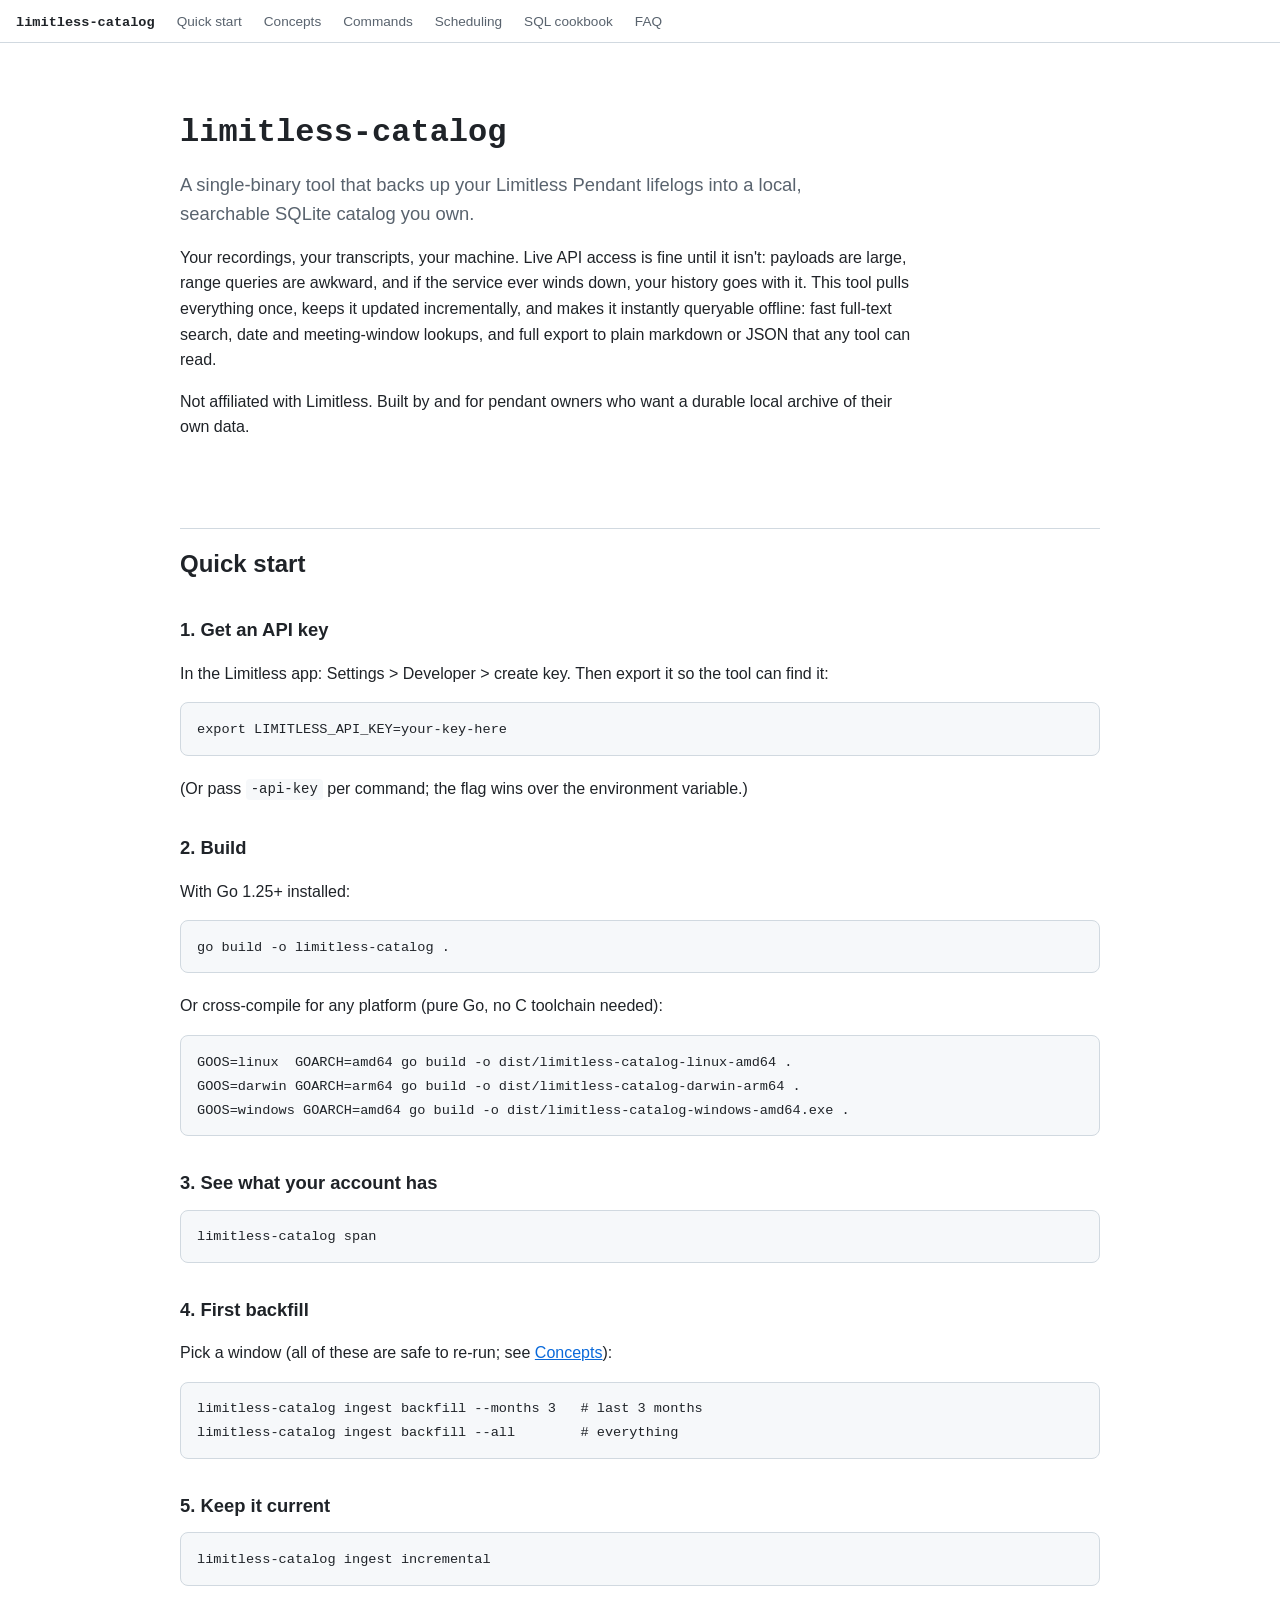
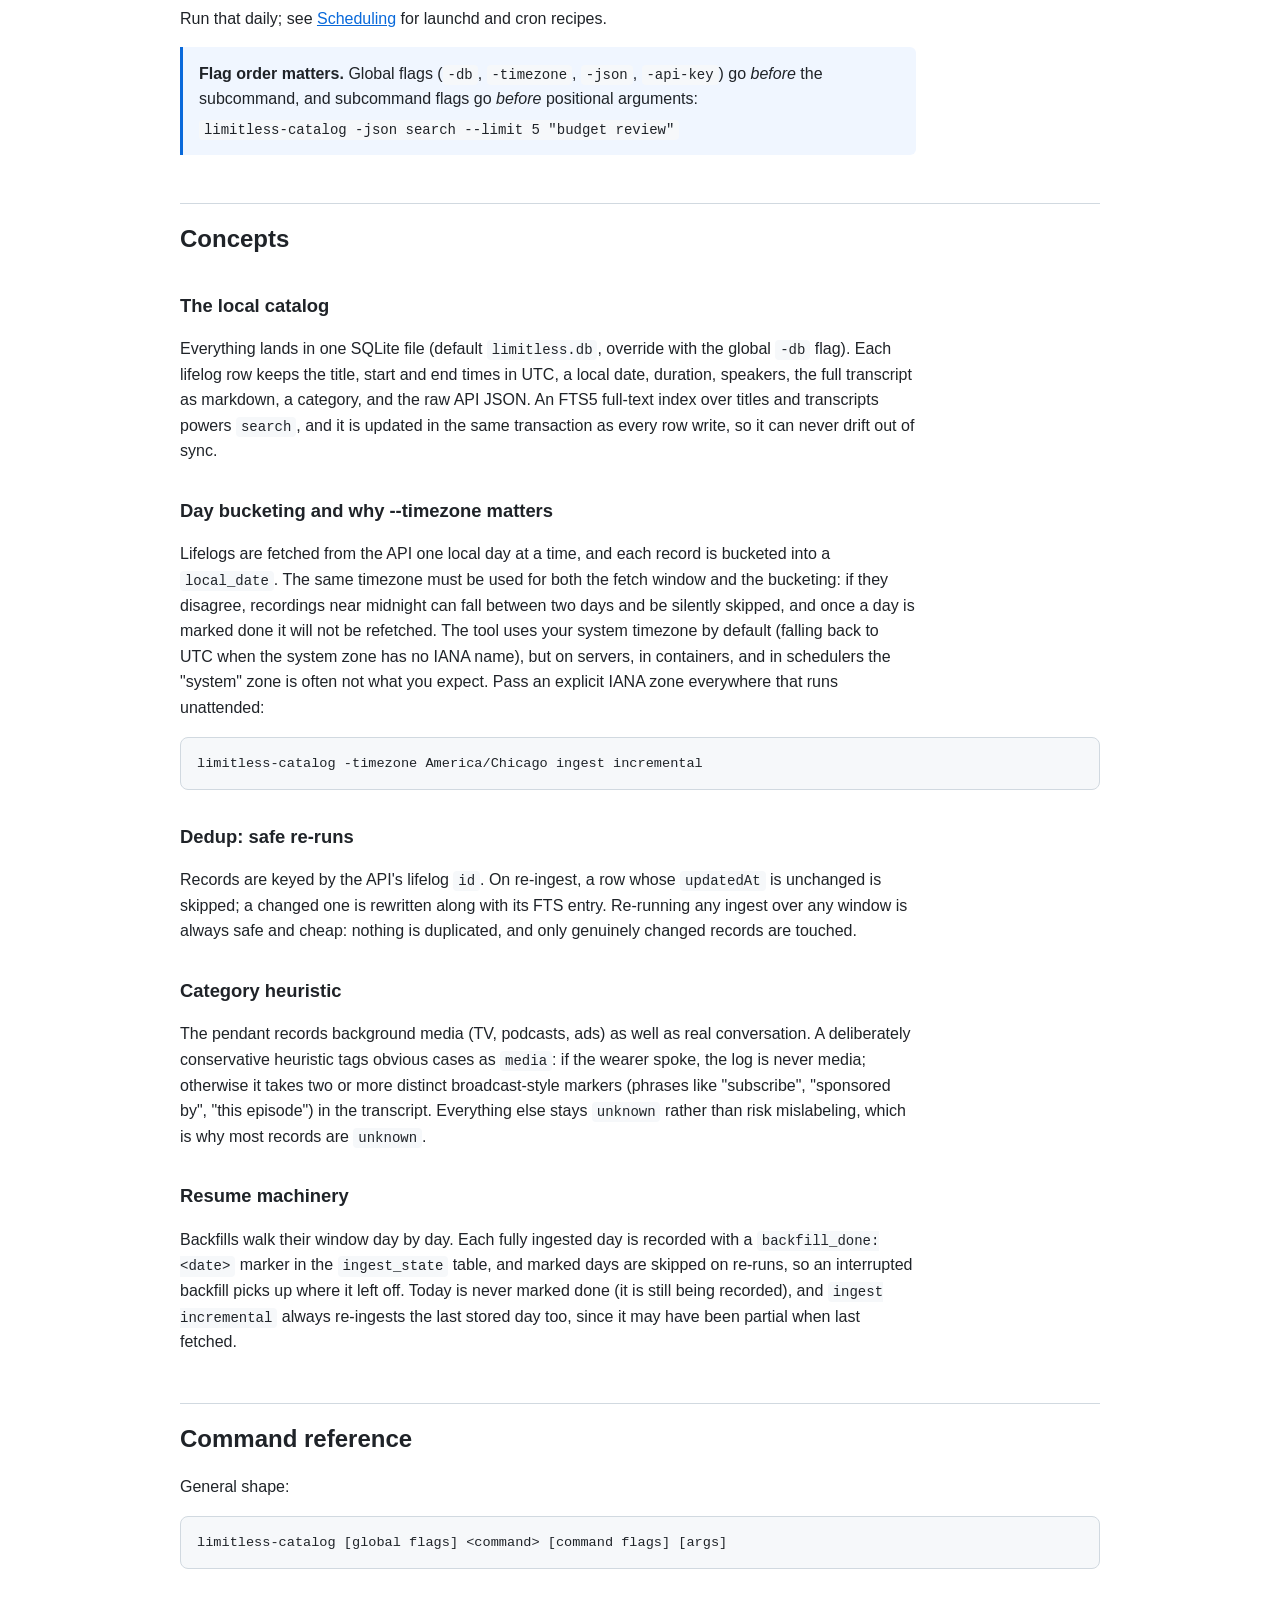
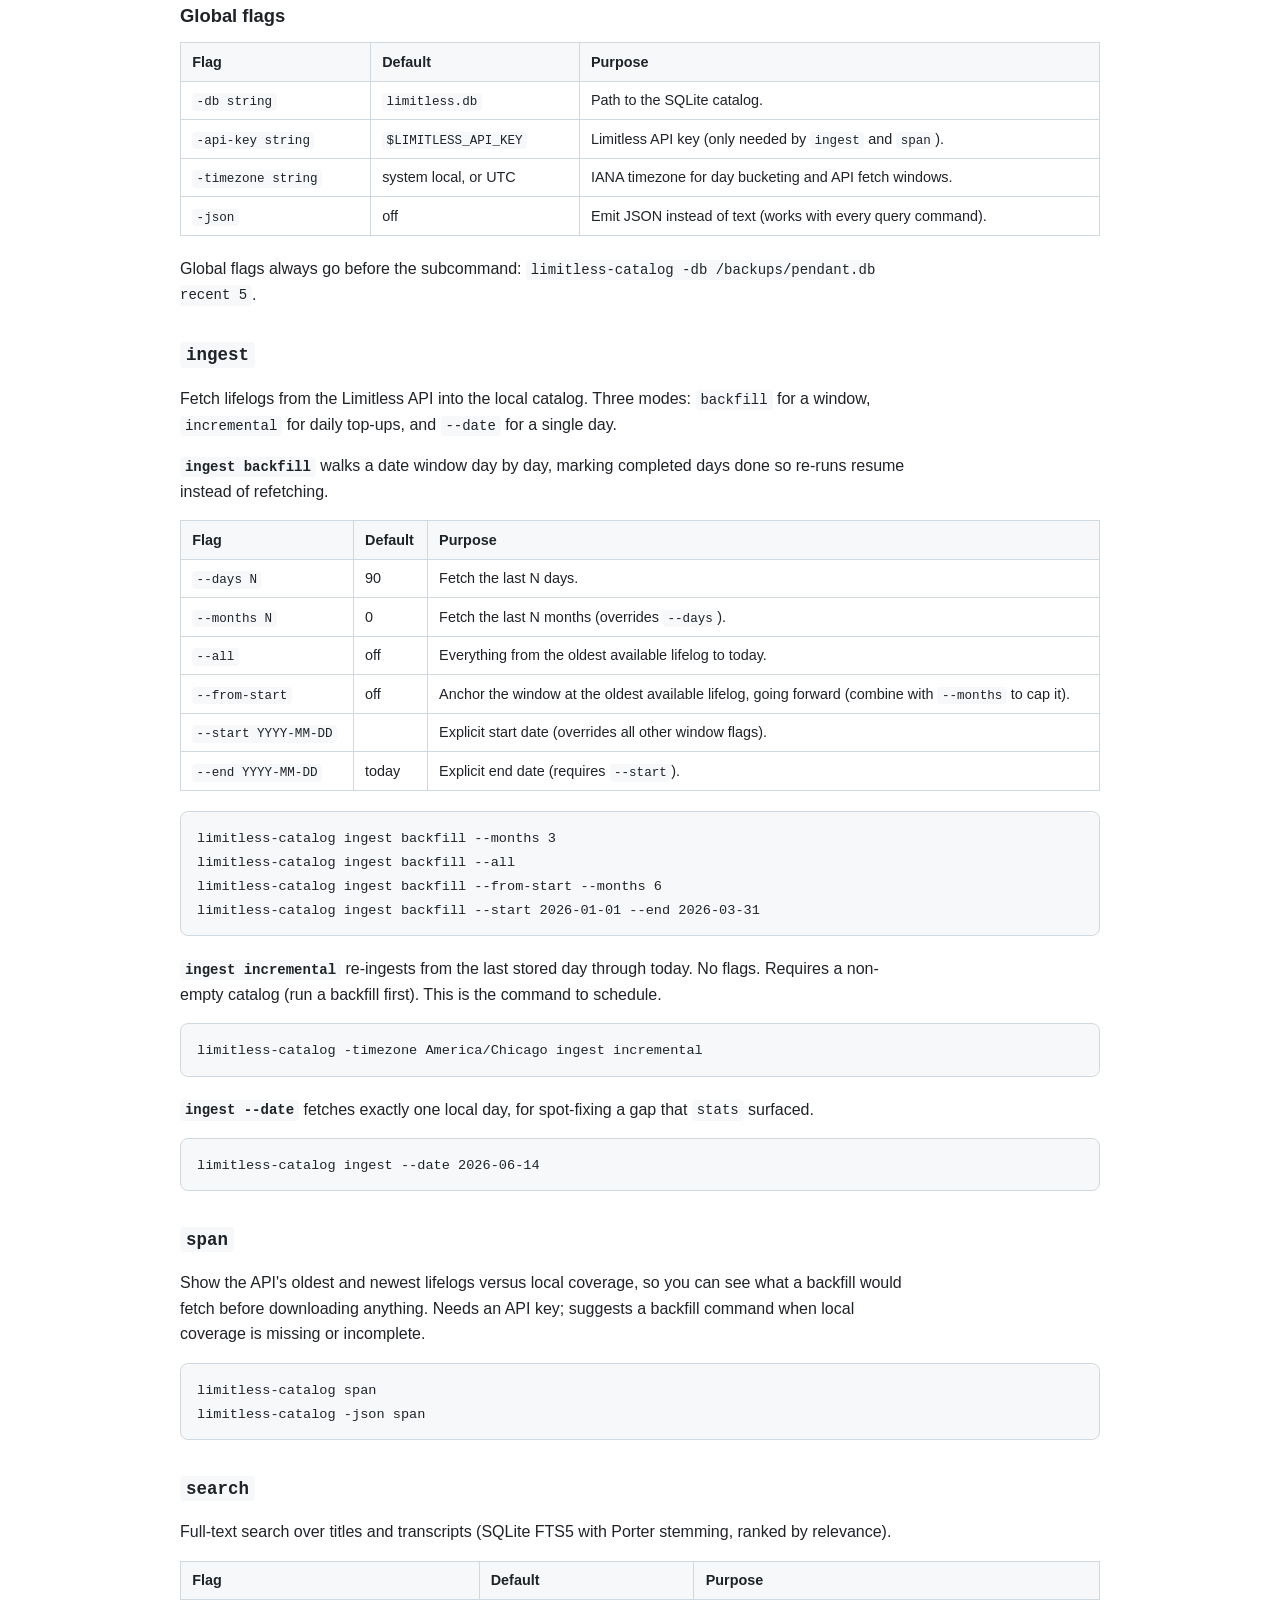
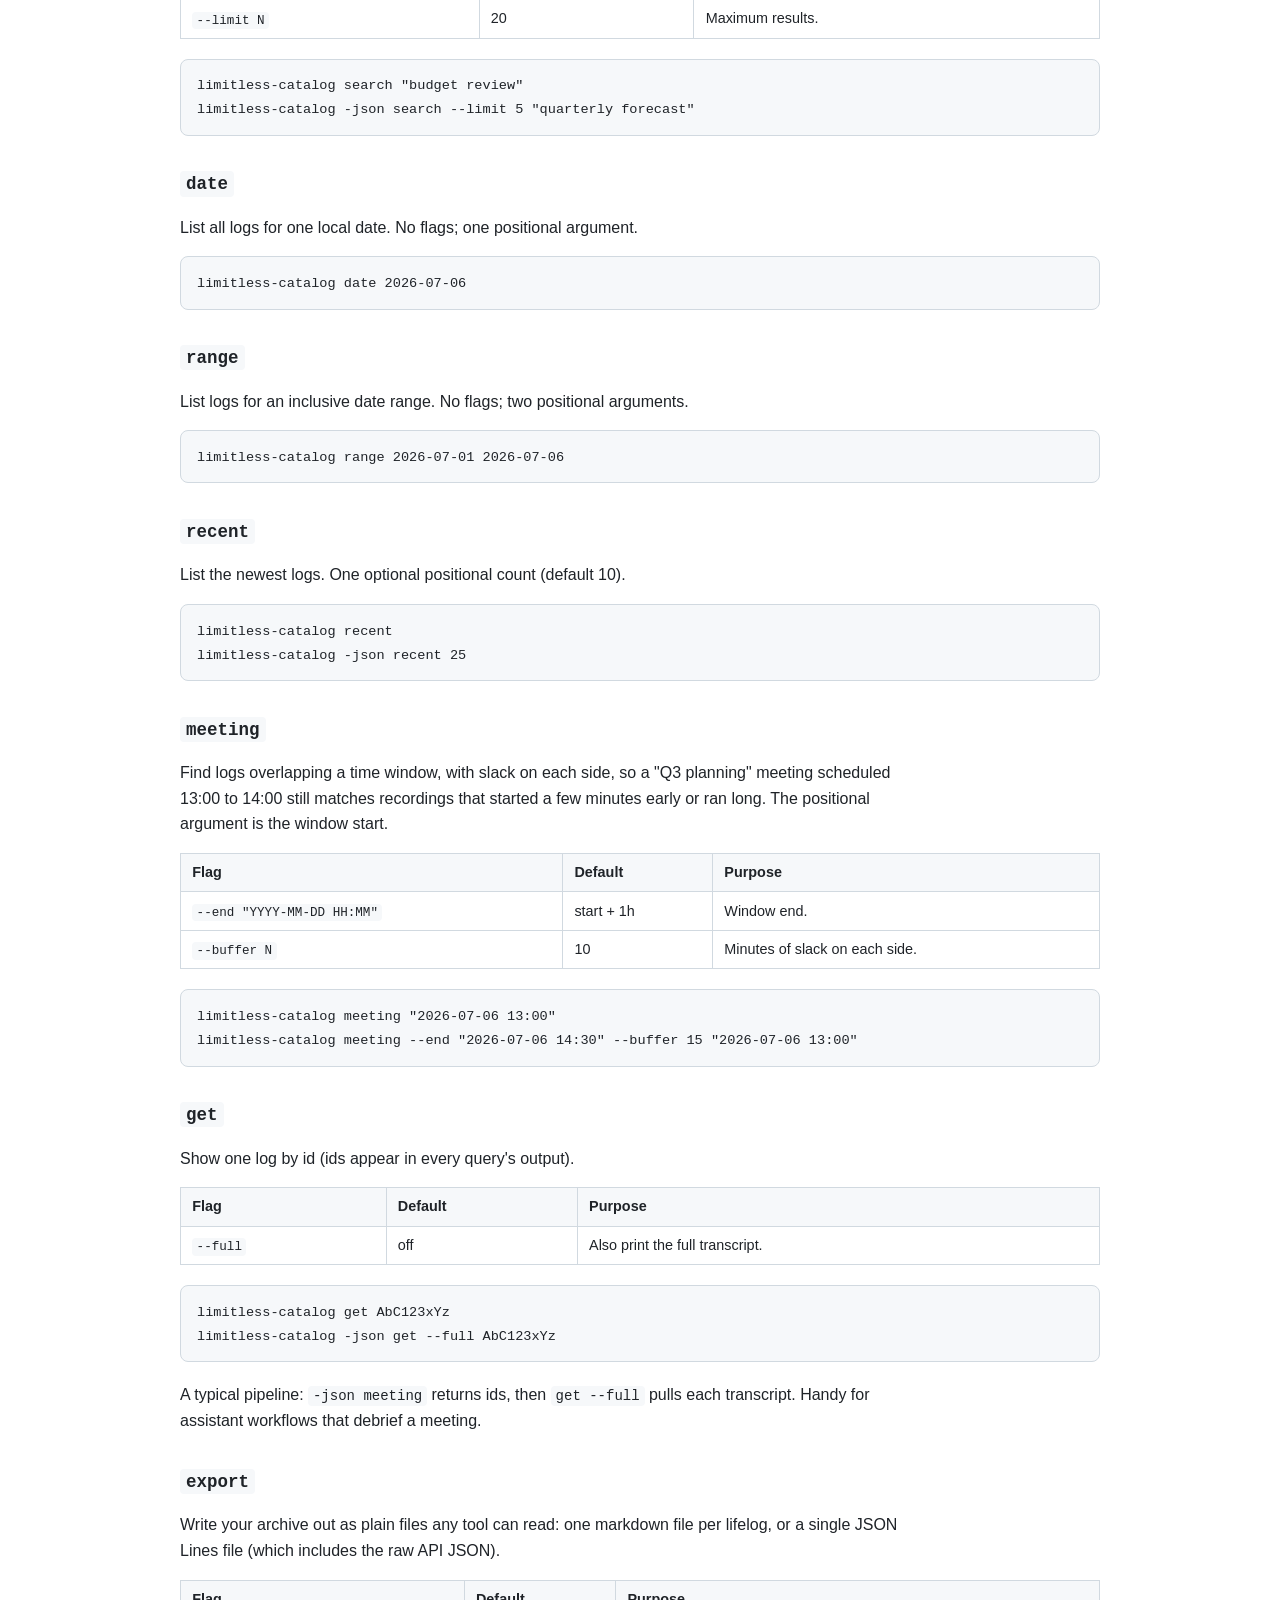
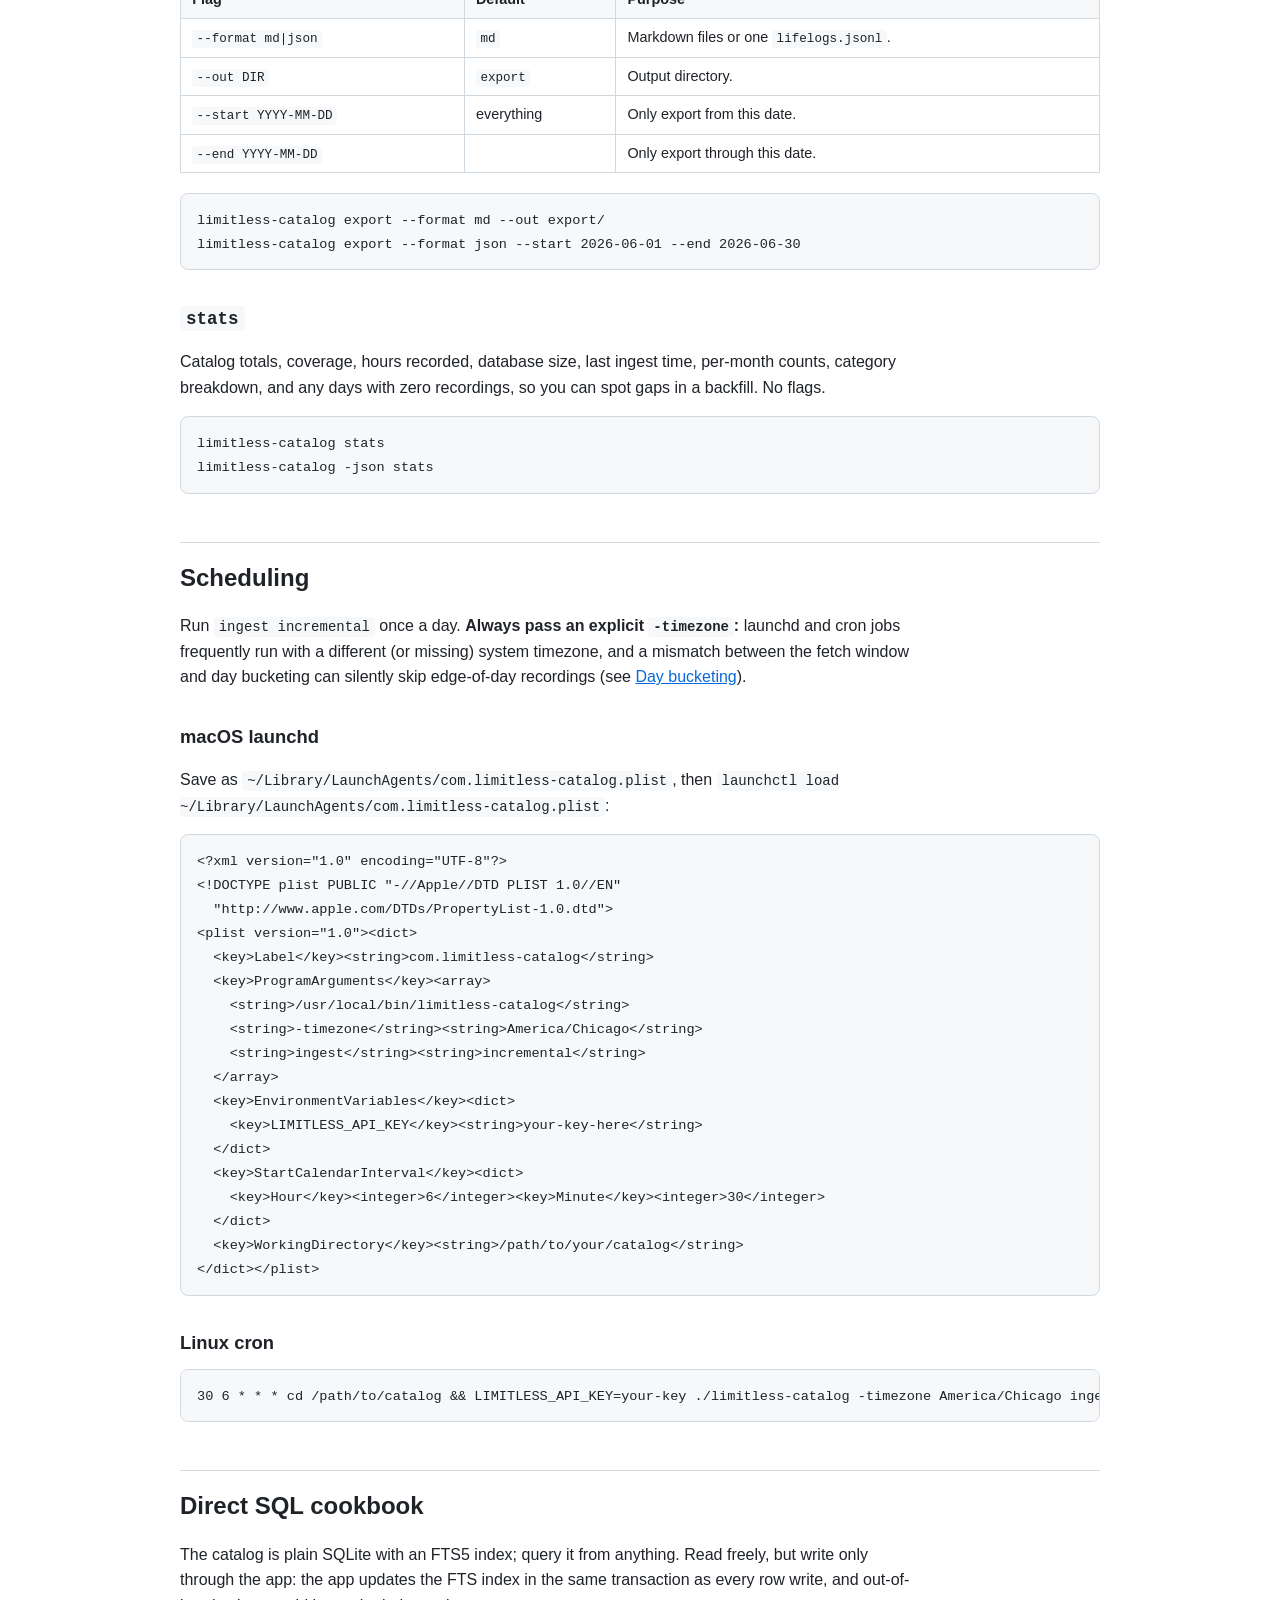
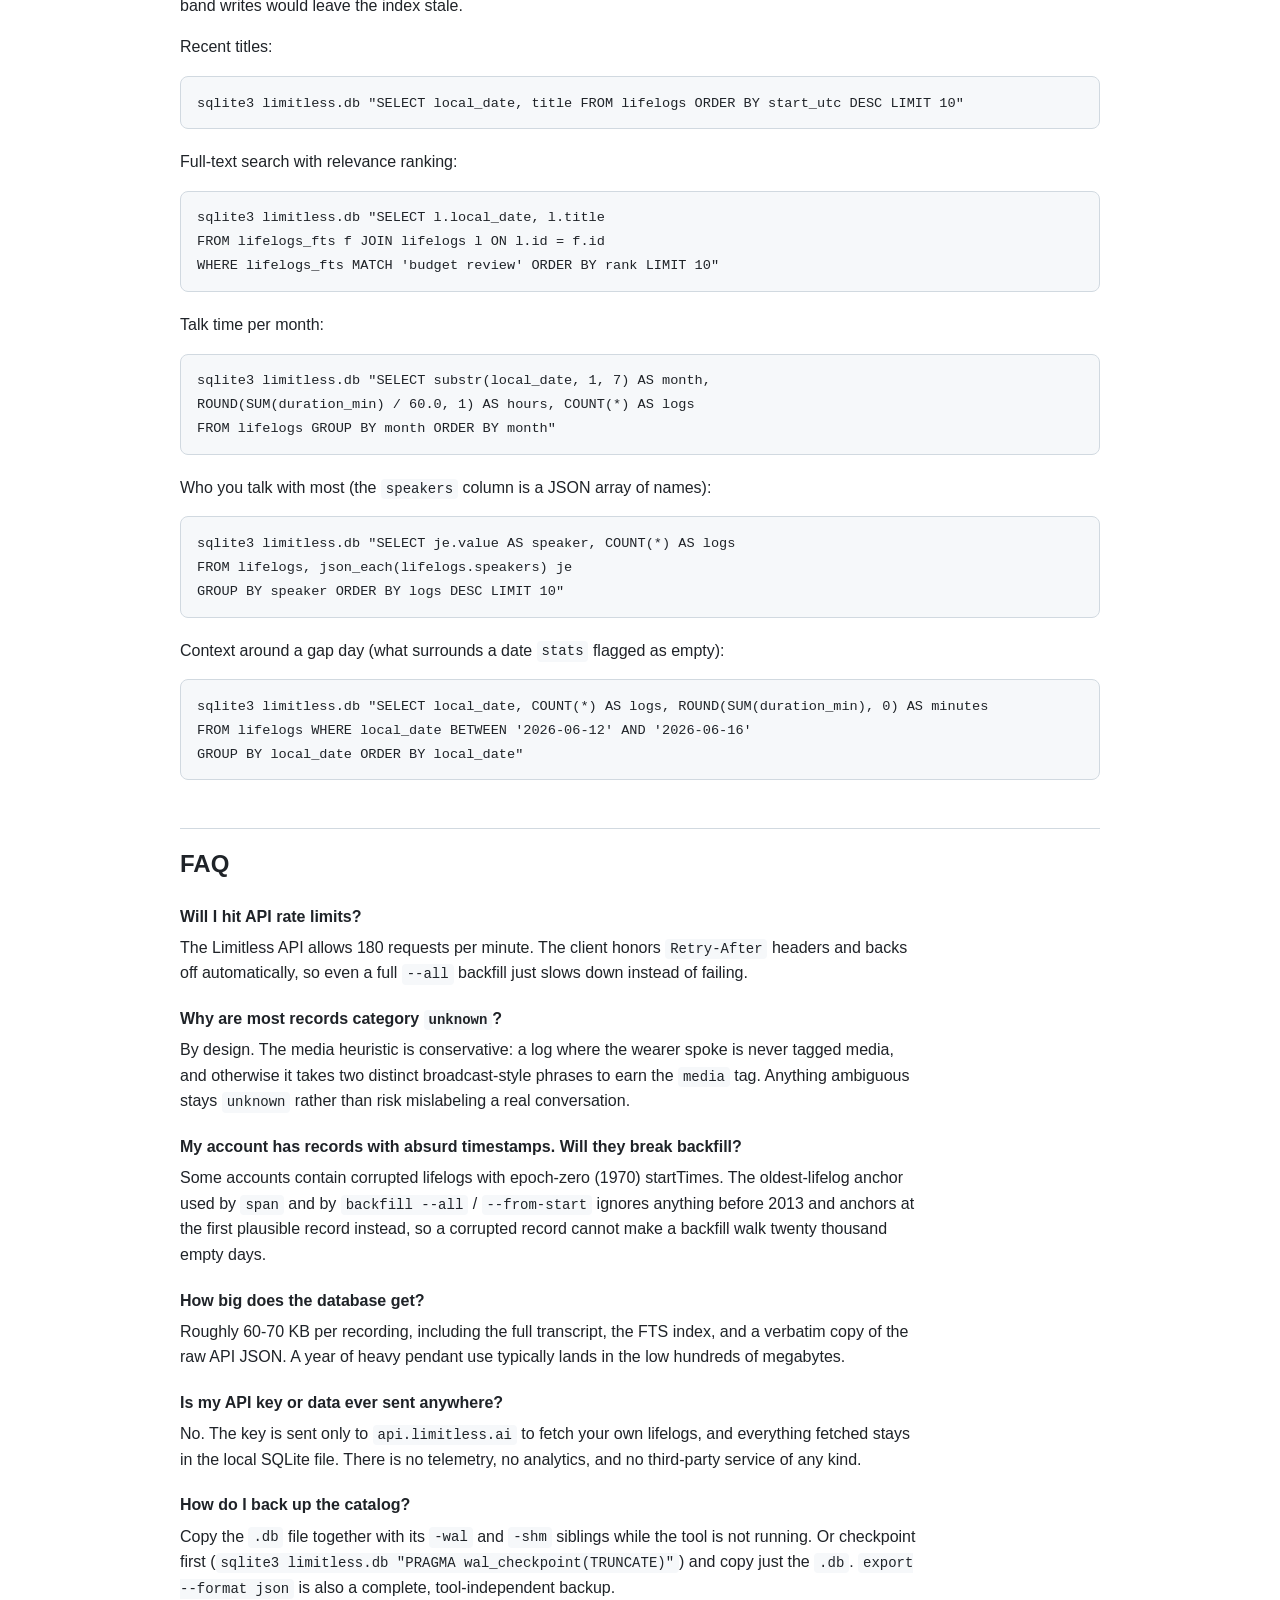
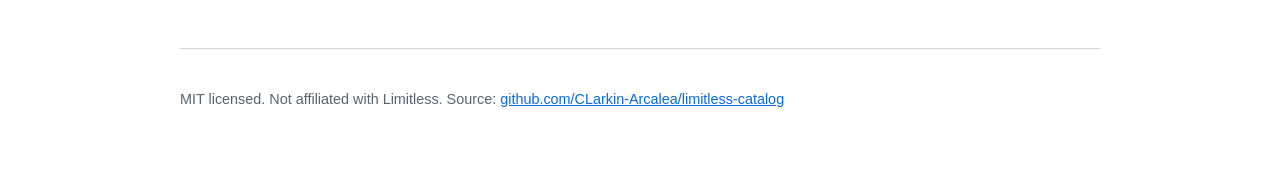
==== docs/help.html @ 12558bf6 "limitless-catalog v1.0.0: initial public release" ====
<!DOCTYPE html>
<html lang="en">
<head>
<meta charset="utf-8">
<meta name="viewport" content="width=device-width, initial-scale=1">
<title>limitless-catalog - local searchable catalog of Limitless lifelogs</title>
<meta name="description" content="A single-binary tool that archives your Limitless Pendant lifelogs into a local, searchable SQLite catalog you own.">
<style>
  :root {
    --bg: #ffffff;
    --fg: #1f2328;
    --muted: #59636e;
    --accent: #0969da;
    --border: #d1d9e0;
    --code-bg: #f6f8fa;
    --code-fg: #1f2328;
    --nav-bg: rgba(255, 255, 255, 0.92);
    --th-bg: #f6f8fa;
    --note-bg: #f0f6ff;
    --note-border: #0969da;
  }
  @media (prefers-color-scheme: dark) {
    :root {
      --bg: #0d1117;
      --fg: #e6edf3;
      --muted: #9198a1;
      --accent: #4493f8;
      --border: #30363d;
      --code-bg: #161b22;
      --code-fg: #e6edf3;
      --nav-bg: rgba(13, 17, 23, 0.92);
      --th-bg: #161b22;
      --note-bg: #10192b;
      --note-border: #4493f8;
    }
  }
  * { box-sizing: border-box; }
  html { scroll-behavior: smooth; scroll-padding-top: 4rem; }
  body {
    margin: 0;
    background: var(--bg);
    color: var(--fg);
    font-family: -apple-system, BlinkMacSystemFont, "Segoe UI", Roboto, Helvetica, Arial, sans-serif;
    line-height: 1.6;
    font-size: 16px;
    overflow-x: hidden;
  }
  nav {
    position: sticky;
    top: 0;
    z-index: 10;
    background: var(--nav-bg);
    backdrop-filter: blur(8px);
    border-bottom: 1px solid var(--border);
    padding: 0.5rem 1rem;
    overflow-x: auto;
    white-space: nowrap;
  }
  nav a {
    color: var(--muted);
    text-decoration: none;
    font-size: 0.85rem;
    margin-right: 1.1rem;
  }
  nav a:hover { color: var(--accent); }
  nav .brand {
    color: var(--fg);
    font-weight: 600;
    font-family: ui-monospace, SFMono-Regular, "SF Mono", Menlo, Consolas, monospace;
  }
  main {
    max-width: 60rem;
    margin: 0 auto;
    padding: 1rem 1.25rem 4rem;
  }
  header.hero { padding: 3rem 0 1.5rem; }
  header.hero h1 {
    font-family: ui-monospace, SFMono-Regular, "SF Mono", Menlo, Consolas, monospace;
    font-size: 2rem;
    margin: 0 0 0.75rem;
  }
  header.hero p.tag { font-size: 1.15rem; color: var(--muted); max-width: 42rem; margin: 0 0 1rem; }
  h2 {
    font-size: 1.5rem;
    margin: 3rem 0 0.75rem;
    padding-top: 1rem;
    border-top: 1px solid var(--border);
  }
  h3 { font-size: 1.15rem; margin: 2rem 0 0.5rem; }
  h3 code, h2 code {
    font-family: ui-monospace, SFMono-Regular, "SF Mono", Menlo, Consolas, monospace;
    font-size: 0.95em;
  }
  p, li { max-width: 46rem; }
  a { color: var(--accent); }
  code {
    font-family: ui-monospace, SFMono-Regular, "SF Mono", Menlo, Consolas, monospace;
    font-size: 0.875em;
    background: var(--code-bg);
    padding: 0.15em 0.35em;
    border-radius: 4px;
  }
  pre {
    background: var(--code-bg);
    color: var(--code-fg);
    border: 1px solid var(--border);
    border-radius: 8px;
    padding: 0.85rem 1rem;
    overflow-x: auto;
    line-height: 1.5;
    margin: 0.75rem 0 1.25rem;
  }
  pre code { background: none; padding: 0; font-size: 0.85rem; }
  .tablewrap { overflow-x: auto; margin: 0.75rem 0 1.25rem; }
  table { border-collapse: collapse; width: 100%; font-size: 0.9rem; }
  th, td { border: 1px solid var(--border); padding: 0.45rem 0.7rem; text-align: left; vertical-align: top; }
  th { background: var(--th-bg); font-weight: 600; }
  td code { white-space: nowrap; }
  .note {
    background: var(--note-bg);
    border-left: 3px solid var(--note-border);
    border-radius: 0 6px 6px 0;
    padding: 0.6rem 1rem;
    margin: 1rem 0;
    max-width: 46rem;
  }
  .note p { margin: 0.25rem 0; }
  dt { font-weight: 600; margin-top: 1.25rem; max-width: 46rem; }
  dd { margin: 0.35rem 0 0 0; max-width: 46rem; }
  footer {
    border-top: 1px solid var(--border);
    margin-top: 3rem;
    padding-top: 1.5rem;
    color: var(--muted);
    font-size: 0.9rem;
  }
  @media (max-width: 640px) {
    body { font-size: 15px; }
    header.hero { padding: 2rem 0 1rem; }
    header.hero h1 { font-size: 1.5rem; }
  }
</style>
</head>
<body>

<nav aria-label="Table of contents">
  <a class="brand" href="#top">limitless-catalog</a>
  <a href="#quick-start">Quick start</a>
  <a href="#concepts">Concepts</a>
  <a href="#commands">Commands</a>
  <a href="#scheduling">Scheduling</a>
  <a href="#sql">SQL cookbook</a>
  <a href="#faq">FAQ</a>
</nav>

<main id="top">

<header class="hero">
  <h1>limitless-catalog</h1>
  <p class="tag">A single-binary tool that backs up your Limitless Pendant lifelogs
  into a local, searchable SQLite catalog you own.</p>
  <p>Your recordings, your transcripts, your machine. Live API access is fine
  until it isn't: payloads are large, range queries are awkward, and if the
  service ever winds down, your history goes with it. This tool pulls
  everything once, keeps it updated incrementally, and makes it instantly
  queryable offline: fast full-text search, date and meeting-window lookups,
  and full export to plain markdown or JSON that any tool can read.</p>
  <p>Not affiliated with Limitless. Built by and for pendant owners who want
  a durable local archive of their own data.</p>
</header>

<section id="quick-start">
<h2>Quick start</h2>

<h3>1. Get an API key</h3>
<p>In the Limitless app: Settings &gt; Developer &gt; create key. Then export it
so the tool can find it:</p>
<pre><code>export LIMITLESS_API_KEY=your-key-here</code></pre>
<p>(Or pass <code>-api-key</code> per command; the flag wins over the
environment variable.)</p>

<h3>2. Build</h3>
<p>With Go 1.25+ installed:</p>
<pre><code>go build -o limitless-catalog .</code></pre>
<p>Or cross-compile for any platform (pure Go, no C toolchain needed):</p>
<pre><code>GOOS=linux  GOARCH=amd64 go build -o dist/limitless-catalog-linux-amd64 .
GOOS=darwin GOARCH=arm64 go build -o dist/limitless-catalog-darwin-arm64 .
GOOS=windows GOARCH=amd64 go build -o dist/limitless-catalog-windows-amd64.exe .</code></pre>

<h3>3. See what your account has</h3>
<pre><code>limitless-catalog span</code></pre>

<h3>4. First backfill</h3>
<p>Pick a window (all of these are safe to re-run; see
<a href="#concepts">Concepts</a>):</p>
<pre><code>limitless-catalog ingest backfill --months 3   # last 3 months
limitless-catalog ingest backfill --all        # everything</code></pre>

<h3>5. Keep it current</h3>
<pre><code>limitless-catalog ingest incremental</code></pre>
<p>Run that daily; see <a href="#scheduling">Scheduling</a> for launchd and
cron recipes.</p>

<div class="note">
<p><strong>Flag order matters.</strong> Global flags
(<code>-db</code>, <code>-timezone</code>, <code>-json</code>,
<code>-api-key</code>) go <em>before</em> the subcommand, and subcommand
flags go <em>before</em> positional arguments:</p>
<p><code>limitless-catalog -json search --limit 5 "budget review"</code></p>
</div>
</section>

<section id="concepts">
<h2>Concepts</h2>

<h3>The local catalog</h3>
<p>Everything lands in one SQLite file (default <code>limitless.db</code>,
override with the global <code>-db</code> flag). Each lifelog row keeps the
title, start and end times in UTC, a local date, duration, speakers, the
full transcript as markdown, a category, and the raw API JSON. An FTS5
full-text index over titles and transcripts powers <code>search</code>, and
it is updated in the same transaction as every row write, so it can never
drift out of sync.</p>

<h3>Day bucketing and why --timezone matters</h3>
<p>Lifelogs are fetched from the API one local day at a time, and each record
is bucketed into a <code>local_date</code>. The same timezone must be used for
both the fetch window and the bucketing: if they disagree, recordings near
midnight can fall between two days and be silently skipped, and once a day is
marked done it will not be refetched. The tool uses your system timezone by
default (falling back to UTC when the system zone has no IANA name), but on
servers, in containers, and in schedulers the "system" zone is often not what
you expect. Pass an explicit IANA zone everywhere that runs unattended:</p>
<pre><code>limitless-catalog -timezone America/Chicago ingest incremental</code></pre>

<h3>Dedup: safe re-runs</h3>
<p>Records are keyed by the API's lifelog <code>id</code>. On re-ingest, a row
whose <code>updatedAt</code> is unchanged is skipped; a changed one is
rewritten along with its FTS entry. Re-running any ingest over any window is
always safe and cheap: nothing is duplicated, and only genuinely changed
records are touched.</p>

<h3>Category heuristic</h3>
<p>The pendant records background media (TV, podcasts, ads) as well as real
conversation. A deliberately conservative heuristic tags obvious cases as
<code>media</code>: if the wearer spoke, the log is never media; otherwise it
takes two or more distinct broadcast-style markers (phrases like "subscribe",
"sponsored by", "this episode") in the transcript. Everything else stays
<code>unknown</code> rather than risk mislabeling, which is why most records
are <code>unknown</code>.</p>

<h3>Resume machinery</h3>
<p>Backfills walk their window day by day. Each fully ingested day is recorded
with a <code>backfill_done:&lt;date&gt;</code> marker in the
<code>ingest_state</code> table, and marked days are skipped on re-runs, so an
interrupted backfill picks up where it left off. Today is never marked done
(it is still being recorded), and <code>ingest incremental</code> always
re-ingests the last stored day too, since it may have been partial when last
fetched.</p>
</section>

<section id="commands">
<h2>Command reference</h2>

<p>General shape:</p>
<pre><code>limitless-catalog [global flags] &lt;command&gt; [command flags] [args]</code></pre>

<h3>Global flags</h3>
<div class="tablewrap">
<table>
<tr><th>Flag</th><th>Default</th><th>Purpose</th></tr>
<tr><td><code>-db string</code></td><td><code>limitless.db</code></td><td>Path to the SQLite catalog.</td></tr>
<tr><td><code>-api-key string</code></td><td><code>$LIMITLESS_API_KEY</code></td><td>Limitless API key (only needed by <code>ingest</code> and <code>span</code>).</td></tr>
<tr><td><code>-timezone string</code></td><td>system local, or UTC</td><td>IANA timezone for day bucketing and API fetch windows.</td></tr>
<tr><td><code>-json</code></td><td>off</td><td>Emit JSON instead of text (works with every query command).</td></tr>
</table>
</div>
<p>Global flags always go before the subcommand:
<code>limitless-catalog -db /backups/pendant.db recent 5</code>.</p>

<h3 id="cmd-ingest"><code>ingest</code></h3>
<p>Fetch lifelogs from the Limitless API into the local catalog. Three modes:
<code>backfill</code> for a window, <code>incremental</code> for daily
top-ups, and <code>--date</code> for a single day.</p>

<p><strong><code>ingest backfill</code></strong> walks a date window day by
day, marking completed days done so re-runs resume instead of refetching.</p>
<div class="tablewrap">
<table>
<tr><th>Flag</th><th>Default</th><th>Purpose</th></tr>
<tr><td><code>--days N</code></td><td>90</td><td>Fetch the last N days.</td></tr>
<tr><td><code>--months N</code></td><td>0</td><td>Fetch the last N months (overrides <code>--days</code>).</td></tr>
<tr><td><code>--all</code></td><td>off</td><td>Everything from the oldest available lifelog to today.</td></tr>
<tr><td><code>--from-start</code></td><td>off</td><td>Anchor the window at the oldest available lifelog, going forward (combine with <code>--months</code> to cap it).</td></tr>
<tr><td><code>--start YYYY-MM-DD</code></td><td></td><td>Explicit start date (overrides all other window flags).</td></tr>
<tr><td><code>--end YYYY-MM-DD</code></td><td>today</td><td>Explicit end date (requires <code>--start</code>).</td></tr>
</table>
</div>
<pre><code>limitless-catalog ingest backfill --months 3
limitless-catalog ingest backfill --all
limitless-catalog ingest backfill --from-start --months 6
limitless-catalog ingest backfill --start 2026-01-01 --end 2026-03-31</code></pre>

<p><strong><code>ingest incremental</code></strong> re-ingests from the last
stored day through today. No flags. Requires a non-empty catalog (run a
backfill first). This is the command to schedule.</p>
<pre><code>limitless-catalog -timezone America/Chicago ingest incremental</code></pre>

<p><strong><code>ingest --date</code></strong> fetches exactly one local day,
for spot-fixing a gap that <code>stats</code> surfaced.</p>
<pre><code>limitless-catalog ingest --date 2026-06-14</code></pre>

<h3 id="cmd-span"><code>span</code></h3>
<p>Show the API's oldest and newest lifelogs versus local coverage, so you can
see what a backfill would fetch before downloading anything. Needs an API key;
suggests a backfill command when local coverage is missing or incomplete.</p>
<pre><code>limitless-catalog span
limitless-catalog -json span</code></pre>

<h3 id="cmd-search"><code>search</code></h3>
<p>Full-text search over titles and transcripts (SQLite FTS5 with Porter
stemming, ranked by relevance).</p>
<div class="tablewrap">
<table>
<tr><th>Flag</th><th>Default</th><th>Purpose</th></tr>
<tr><td><code>--limit N</code></td><td>20</td><td>Maximum results.</td></tr>
</table>
</div>
<pre><code>limitless-catalog search "budget review"
limitless-catalog -json search --limit 5 "quarterly forecast"</code></pre>

<h3 id="cmd-date"><code>date</code></h3>
<p>List all logs for one local date. No flags; one positional argument.</p>
<pre><code>limitless-catalog date 2026-07-06</code></pre>

<h3 id="cmd-range"><code>range</code></h3>
<p>List logs for an inclusive date range. No flags; two positional
arguments.</p>
<pre><code>limitless-catalog range 2026-07-01 2026-07-06</code></pre>

<h3 id="cmd-recent"><code>recent</code></h3>
<p>List the newest logs. One optional positional count (default 10).</p>
<pre><code>limitless-catalog recent
limitless-catalog -json recent 25</code></pre>

<h3 id="cmd-meeting"><code>meeting</code></h3>
<p>Find logs overlapping a time window, with slack on each side, so a "Q3
planning" meeting scheduled 13:00 to 14:00 still matches recordings that
started a few minutes early or ran long. The positional argument is the
window start.</p>
<div class="tablewrap">
<table>
<tr><th>Flag</th><th>Default</th><th>Purpose</th></tr>
<tr><td><code>--end "YYYY-MM-DD HH:MM"</code></td><td>start + 1h</td><td>Window end.</td></tr>
<tr><td><code>--buffer N</code></td><td>10</td><td>Minutes of slack on each side.</td></tr>
</table>
</div>
<pre><code>limitless-catalog meeting "2026-07-06 13:00"
limitless-catalog meeting --end "2026-07-06 14:30" --buffer 15 "2026-07-06 13:00"</code></pre>

<h3 id="cmd-get"><code>get</code></h3>
<p>Show one log by id (ids appear in every query's output).</p>
<div class="tablewrap">
<table>
<tr><th>Flag</th><th>Default</th><th>Purpose</th></tr>
<tr><td><code>--full</code></td><td>off</td><td>Also print the full transcript.</td></tr>
</table>
</div>
<pre><code>limitless-catalog get AbC123xYz
limitless-catalog -json get --full AbC123xYz</code></pre>
<p>A typical pipeline: <code>-json meeting</code> returns ids, then
<code>get --full</code> pulls each transcript. Handy for assistant workflows
that debrief a meeting.</p>

<h3 id="cmd-export"><code>export</code></h3>
<p>Write your archive out as plain files any tool can read: one markdown file
per lifelog, or a single JSON Lines file (which includes the raw API
JSON).</p>
<div class="tablewrap">
<table>
<tr><th>Flag</th><th>Default</th><th>Purpose</th></tr>
<tr><td><code>--format md|json</code></td><td><code>md</code></td><td>Markdown files or one <code>lifelogs.jsonl</code>.</td></tr>
<tr><td><code>--out DIR</code></td><td><code>export</code></td><td>Output directory.</td></tr>
<tr><td><code>--start YYYY-MM-DD</code></td><td>everything</td><td>Only export from this date.</td></tr>
<tr><td><code>--end YYYY-MM-DD</code></td><td></td><td>Only export through this date.</td></tr>
</table>
</div>
<pre><code>limitless-catalog export --format md --out export/
limitless-catalog export --format json --start 2026-06-01 --end 2026-06-30</code></pre>

<h3 id="cmd-stats"><code>stats</code></h3>
<p>Catalog totals, coverage, hours recorded, database size, last ingest time,
per-month counts, category breakdown, and any days with zero recordings, so
you can spot gaps in a backfill. No flags.</p>
<pre><code>limitless-catalog stats
limitless-catalog -json stats</code></pre>
</section>

<section id="scheduling">
<h2>Scheduling</h2>

<p>Run <code>ingest incremental</code> once a day.
<strong>Always pass an explicit <code>-timezone</code>:</strong> launchd and
cron jobs frequently run with a different (or missing) system timezone, and a
mismatch between the fetch window and day bucketing can silently skip
edge-of-day recordings (see
<a href="#concepts">Day bucketing</a>).</p>

<h3>macOS launchd</h3>
<p>Save as <code>~/Library/LaunchAgents/com.limitless-catalog.plist</code>,
then <code>launchctl load ~/Library/LaunchAgents/com.limitless-catalog.plist</code>:</p>
<pre><code>&lt;?xml version="1.0" encoding="UTF-8"?&gt;
&lt;!DOCTYPE plist PUBLIC "-//Apple//DTD PLIST 1.0//EN"
  "http://www.apple.com/DTDs/PropertyList-1.0.dtd"&gt;
&lt;plist version="1.0"&gt;&lt;dict&gt;
  &lt;key&gt;Label&lt;/key&gt;&lt;string&gt;com.limitless-catalog&lt;/string&gt;
  &lt;key&gt;ProgramArguments&lt;/key&gt;&lt;array&gt;
    &lt;string&gt;/usr/local/bin/limitless-catalog&lt;/string&gt;
    &lt;string&gt;-timezone&lt;/string&gt;&lt;string&gt;America/Chicago&lt;/string&gt;
    &lt;string&gt;ingest&lt;/string&gt;&lt;string&gt;incremental&lt;/string&gt;
  &lt;/array&gt;
  &lt;key&gt;EnvironmentVariables&lt;/key&gt;&lt;dict&gt;
    &lt;key&gt;LIMITLESS_API_KEY&lt;/key&gt;&lt;string&gt;your-key-here&lt;/string&gt;
  &lt;/dict&gt;
  &lt;key&gt;StartCalendarInterval&lt;/key&gt;&lt;dict&gt;
    &lt;key&gt;Hour&lt;/key&gt;&lt;integer&gt;6&lt;/integer&gt;&lt;key&gt;Minute&lt;/key&gt;&lt;integer&gt;30&lt;/integer&gt;
  &lt;/dict&gt;
  &lt;key&gt;WorkingDirectory&lt;/key&gt;&lt;string&gt;/path/to/your/catalog&lt;/string&gt;
&lt;/dict&gt;&lt;/plist&gt;</code></pre>

<h3>Linux cron</h3>
<pre><code>30 6 * * * cd /path/to/catalog && LIMITLESS_API_KEY=your-key ./limitless-catalog -timezone America/Chicago ingest incremental</code></pre>
</section>

<section id="sql">
<h2>Direct SQL cookbook</h2>

<p>The catalog is plain SQLite with an FTS5 index; query it from anything.
Read freely, but write only through the app: the app updates the FTS index in
the same transaction as every row write, and out-of-band writes would leave
the index stale.</p>

<p>Recent titles:</p>
<pre><code>sqlite3 limitless.db "SELECT local_date, title FROM lifelogs ORDER BY start_utc DESC LIMIT 10"</code></pre>

<p>Full-text search with relevance ranking:</p>
<pre><code>sqlite3 limitless.db "SELECT l.local_date, l.title
FROM lifelogs_fts f JOIN lifelogs l ON l.id = f.id
WHERE lifelogs_fts MATCH 'budget review' ORDER BY rank LIMIT 10"</code></pre>

<p>Talk time per month:</p>
<pre><code>sqlite3 limitless.db "SELECT substr(local_date, 1, 7) AS month,
ROUND(SUM(duration_min) / 60.0, 1) AS hours, COUNT(*) AS logs
FROM lifelogs GROUP BY month ORDER BY month"</code></pre>

<p>Who you talk with most (the <code>speakers</code> column is a JSON array of
names):</p>
<pre><code>sqlite3 limitless.db "SELECT je.value AS speaker, COUNT(*) AS logs
FROM lifelogs, json_each(lifelogs.speakers) je
GROUP BY speaker ORDER BY logs DESC LIMIT 10"</code></pre>

<p>Context around a gap day (what surrounds a date <code>stats</code> flagged
as empty):</p>
<pre><code>sqlite3 limitless.db "SELECT local_date, COUNT(*) AS logs, ROUND(SUM(duration_min), 0) AS minutes
FROM lifelogs WHERE local_date BETWEEN '2026-06-12' AND '2026-06-16'
GROUP BY local_date ORDER BY local_date"</code></pre>
</section>

<section id="faq">
<h2>FAQ</h2>
<dl>

<dt>Will I hit API rate limits?</dt>
<dd>The Limitless API allows 180 requests per minute. The client honors
<code>Retry-After</code> headers and backs off automatically, so even a full
<code>--all</code> backfill just slows down instead of failing.</dd>

<dt>Why are most records category <code>unknown</code>?</dt>
<dd>By design. The media heuristic is conservative: a log where the wearer
spoke is never tagged media, and otherwise it takes two distinct
broadcast-style phrases to earn the <code>media</code> tag. Anything
ambiguous stays <code>unknown</code> rather than risk mislabeling a real
conversation.</dd>

<dt>My account has records with absurd timestamps. Will they break backfill?</dt>
<dd>Some accounts contain corrupted lifelogs with epoch-zero (1970)
startTimes. The oldest-lifelog anchor used by <code>span</code> and by
<code>backfill --all</code> / <code>--from-start</code> ignores anything
before 2013 and anchors at the first plausible record instead, so a
corrupted record cannot make a backfill walk twenty thousand empty days.</dd>

<dt>How big does the database get?</dt>
<dd>Roughly 60-70 KB per recording, including the full transcript, the FTS
index, and a verbatim copy of the raw API JSON. A year of heavy pendant use
typically lands in the low hundreds of megabytes.</dd>

<dt>Is my API key or data ever sent anywhere?</dt>
<dd>No. The key is sent only to <code>api.limitless.ai</code> to fetch your
own lifelogs, and everything fetched stays in the local SQLite file. There is
no telemetry, no analytics, and no third-party service of any kind.</dd>

<dt>How do I back up the catalog?</dt>
<dd>Copy the <code>.db</code> file together with its <code>-wal</code> and
<code>-shm</code> siblings while the tool is not running. Or checkpoint
first (<code>sqlite3 limitless.db "PRAGMA wal_checkpoint(TRUNCATE)"</code>)
and copy just the <code>.db</code>. <code>export --format json</code> is
also a complete, tool-independent backup.</dd>

</dl>
</section>

<footer>
<p>MIT licensed. Not affiliated with Limitless.
Source: <a href="https://github.com/CLarkin-Arcalea/limitless-catalog">github.com/CLarkin-Arcalea/limitless-catalog</a></p>
</footer>

</main>
</body>
</html>
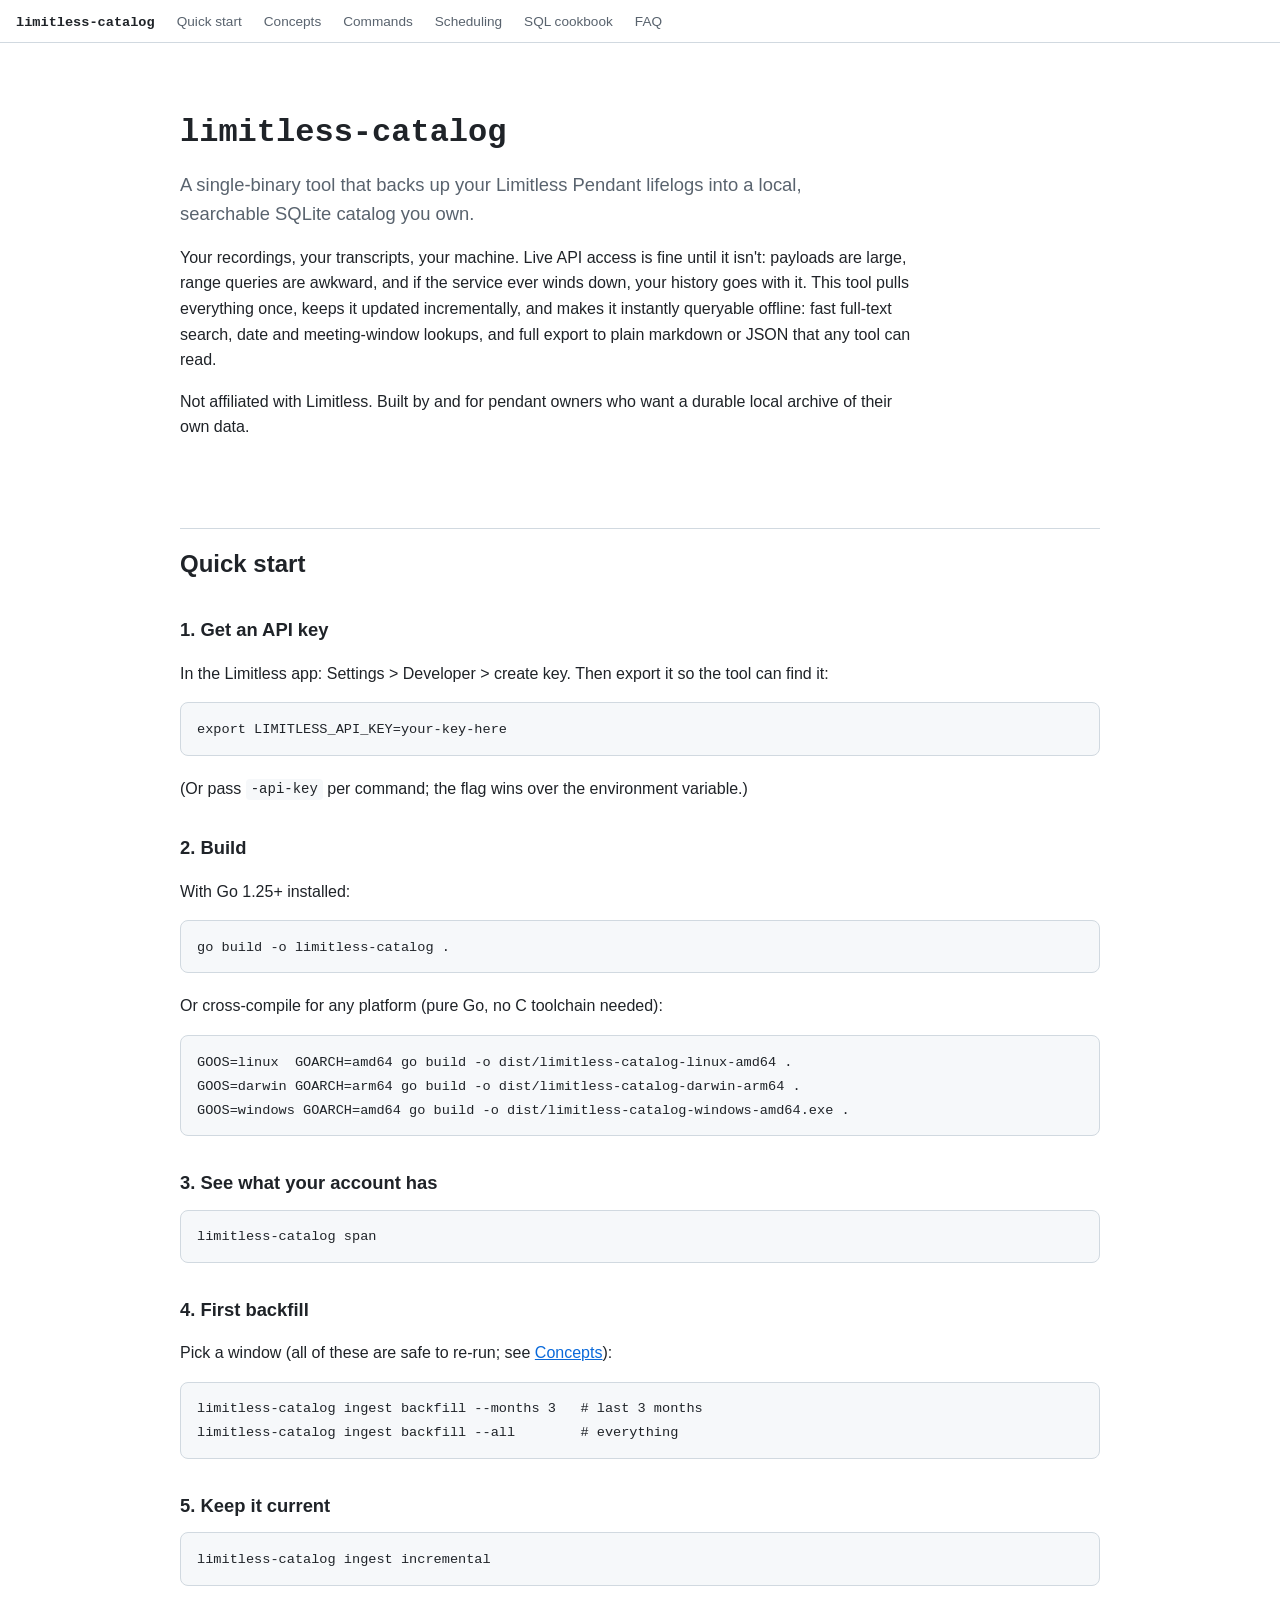
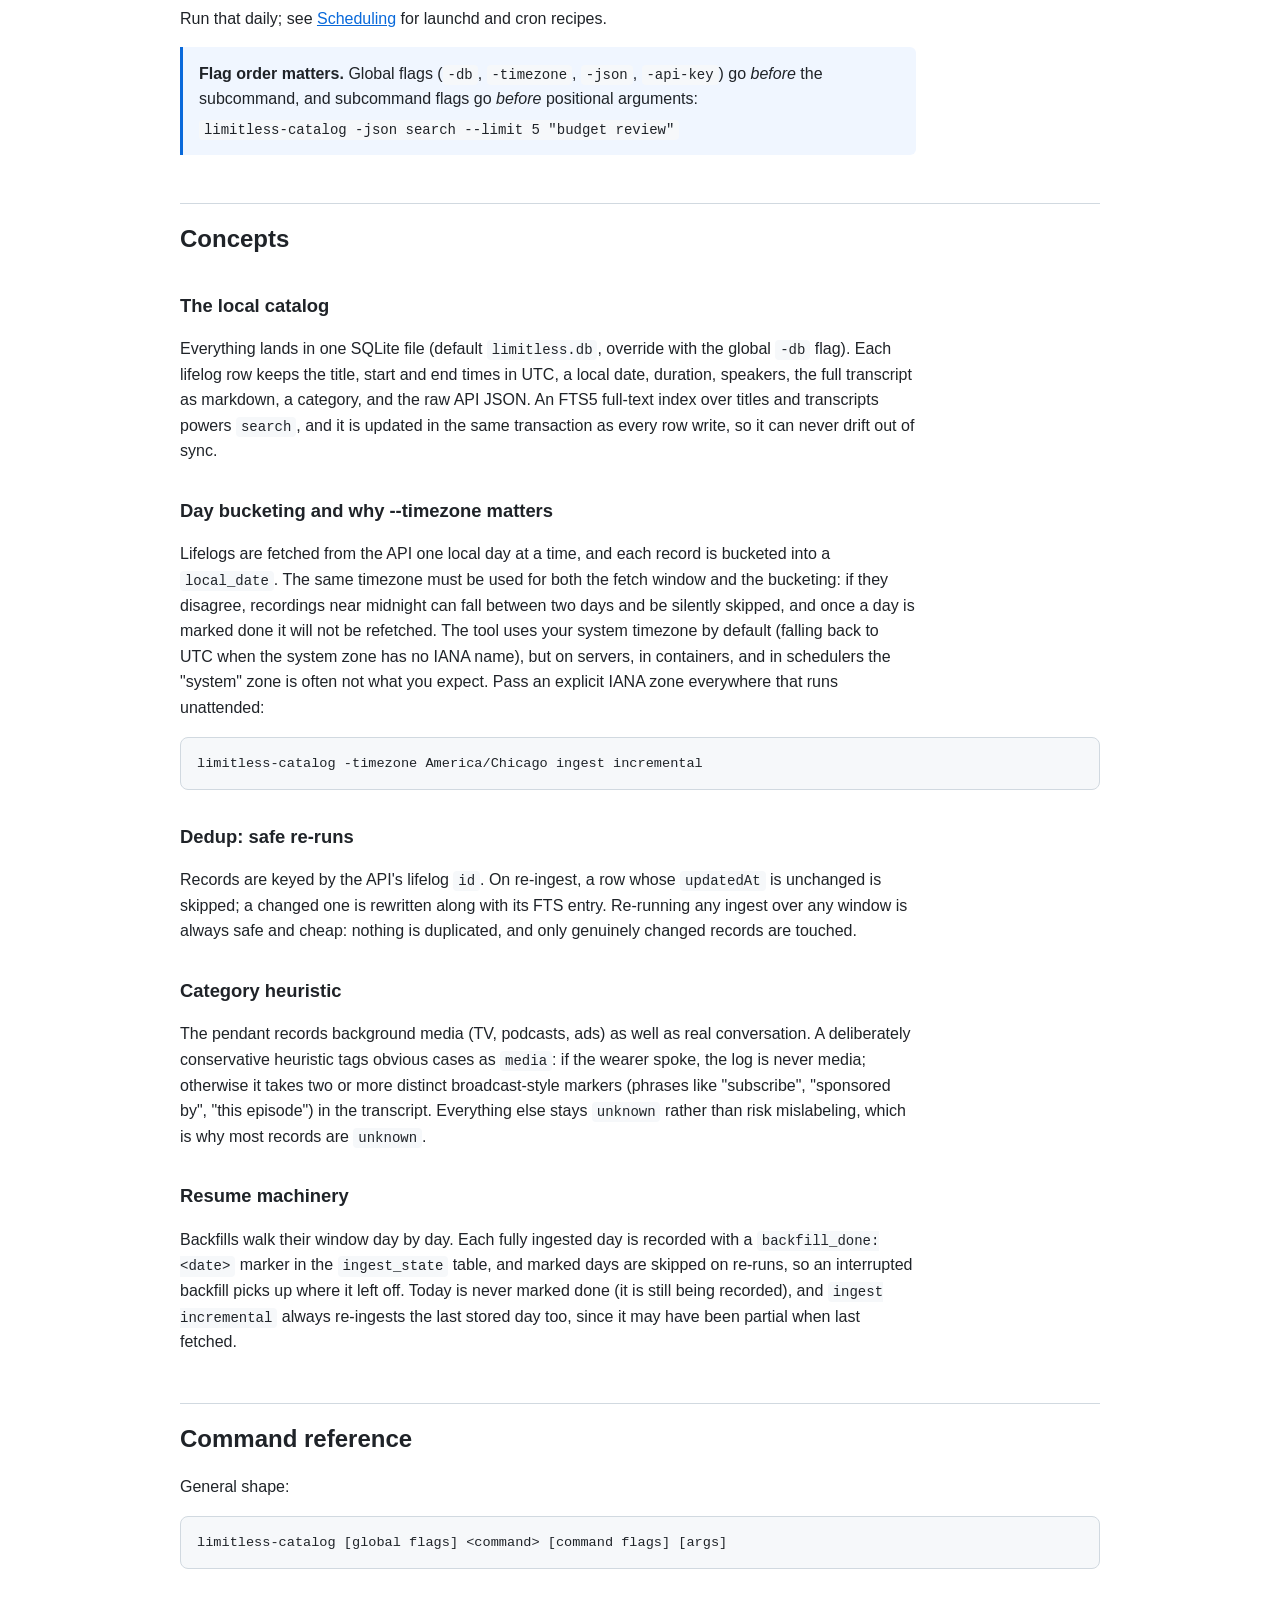
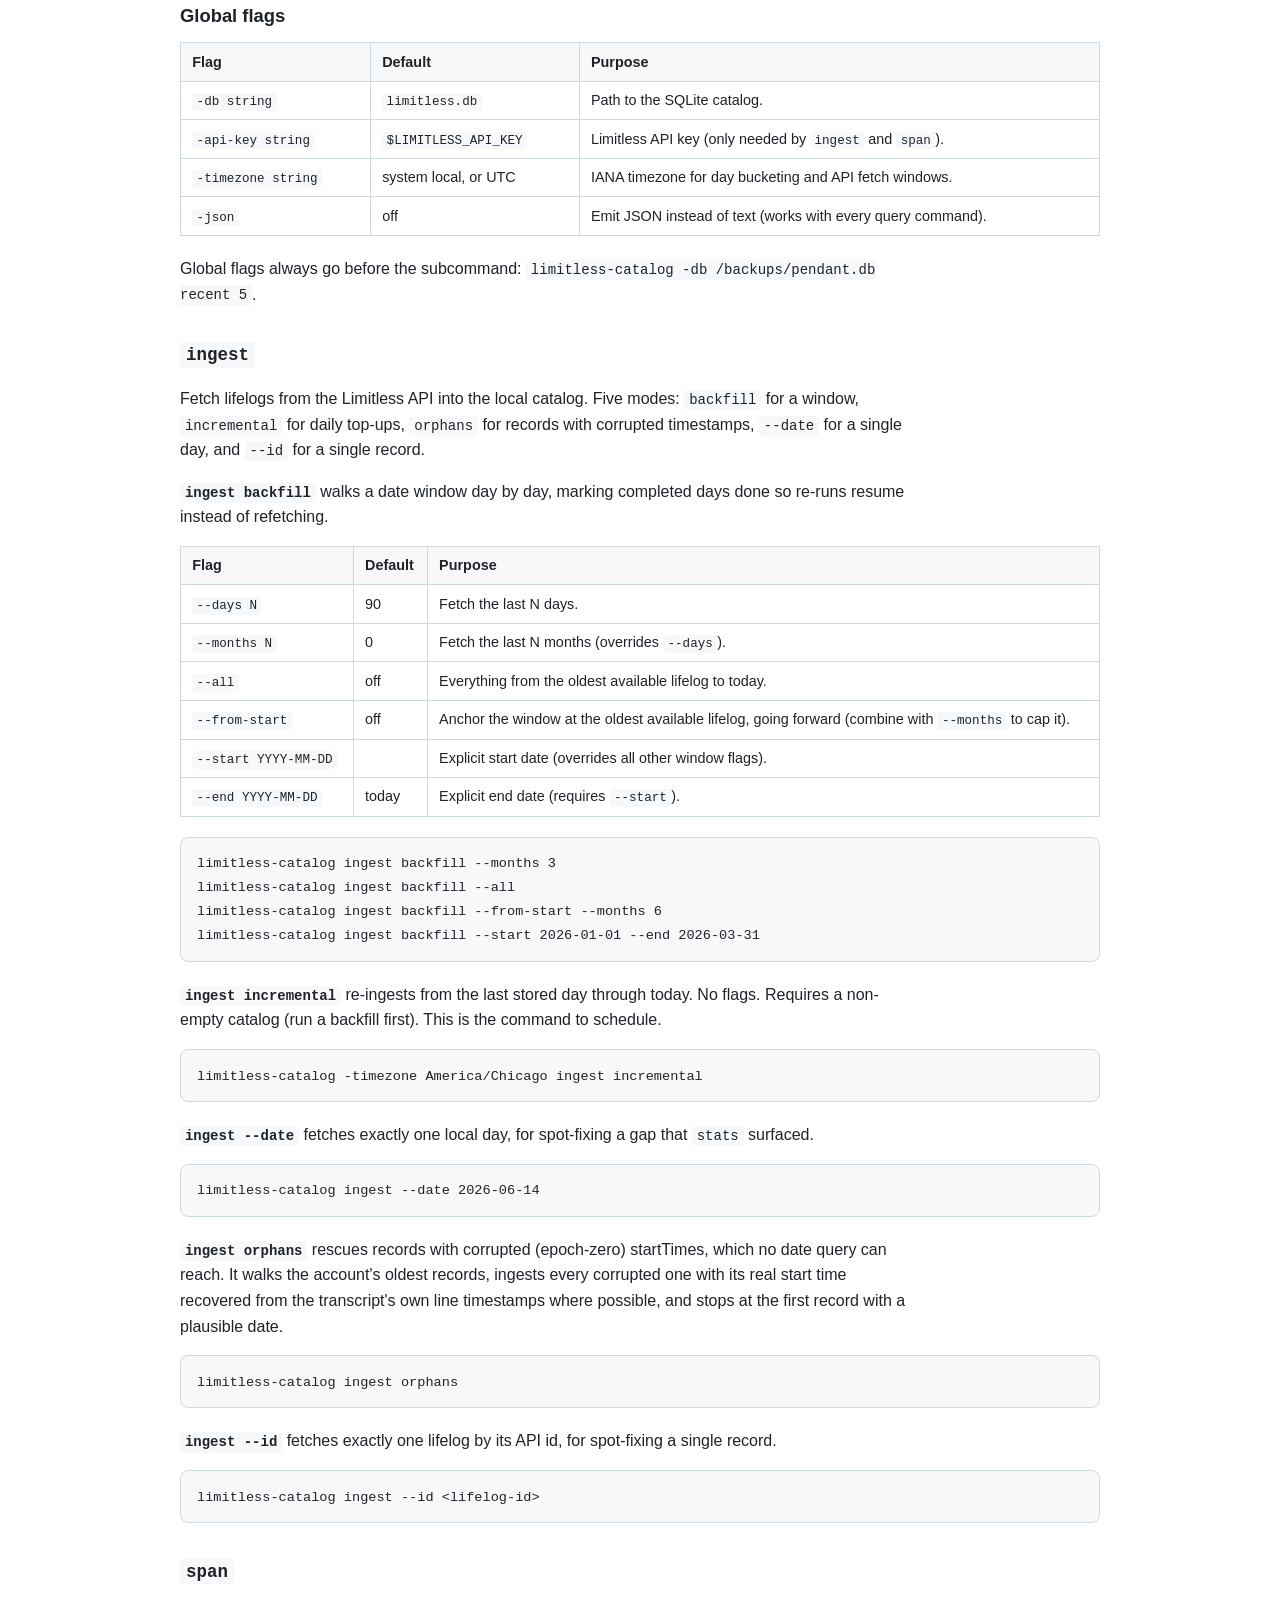
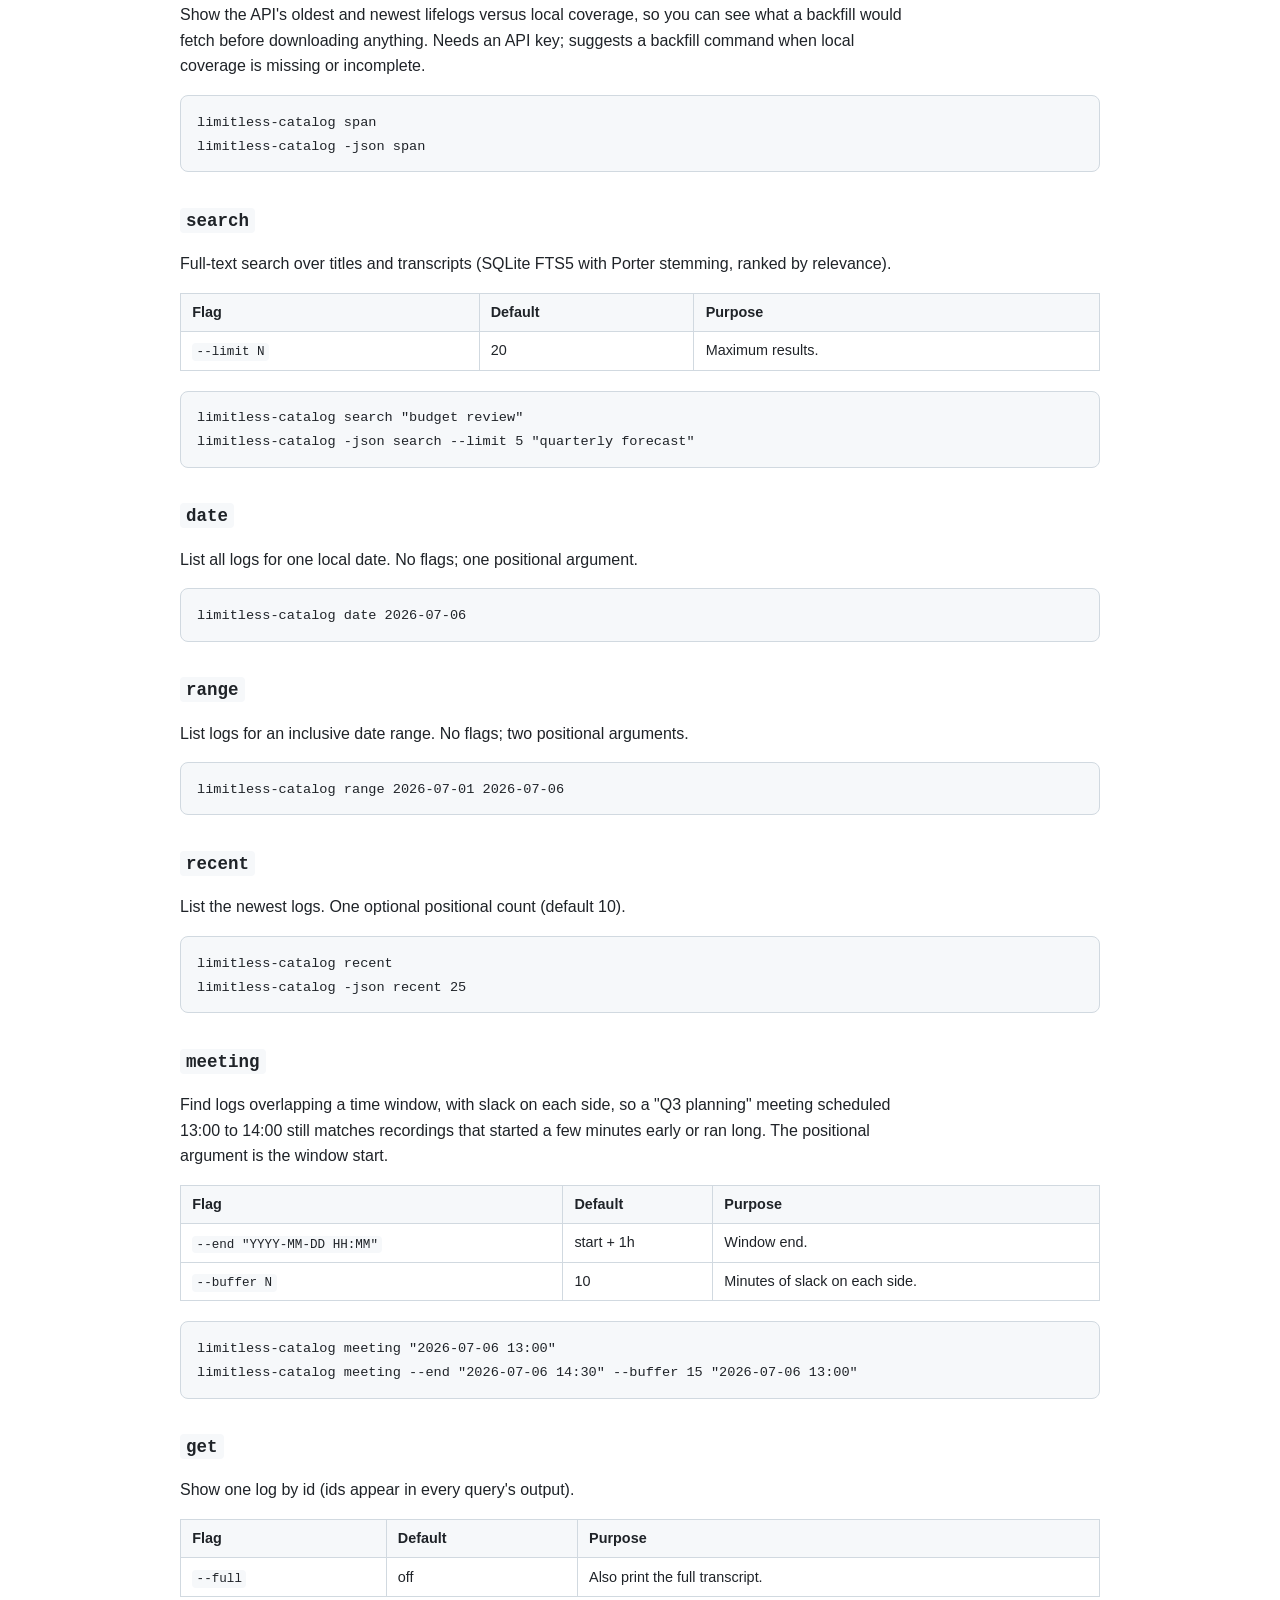
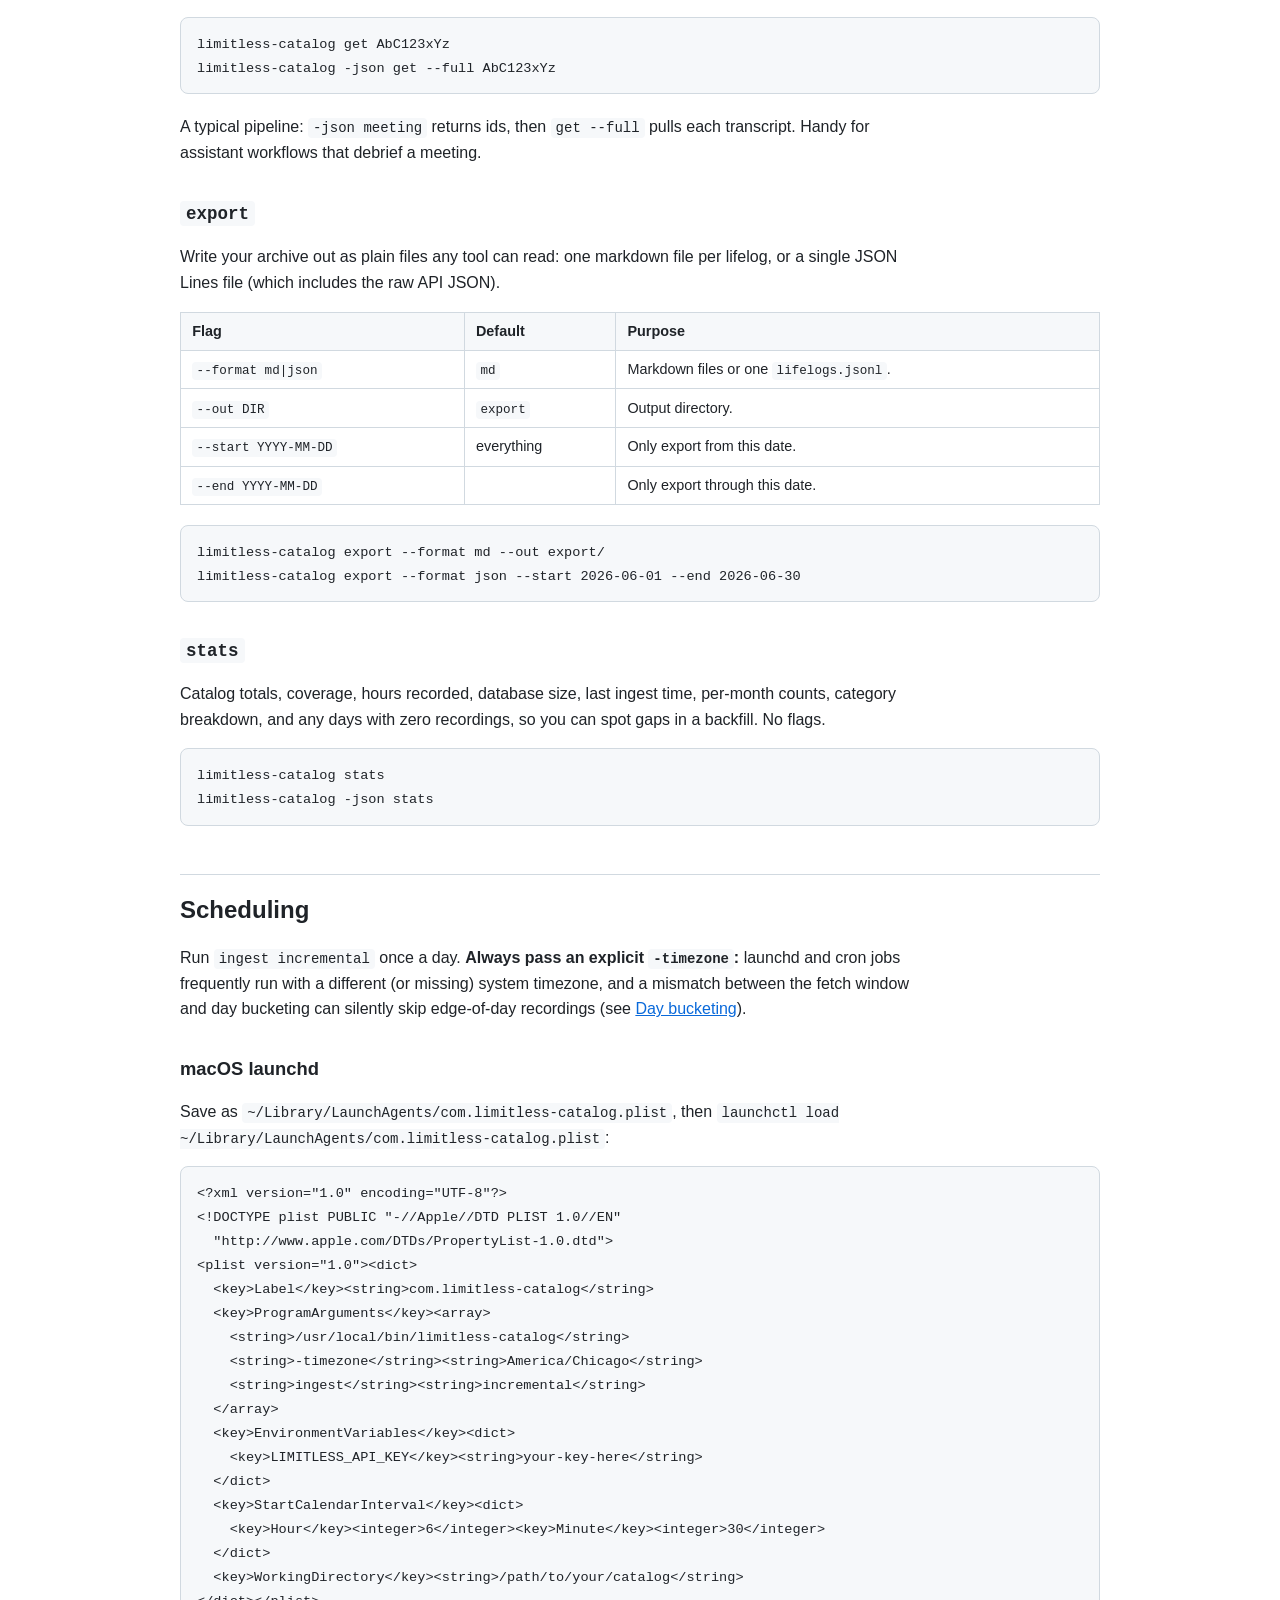
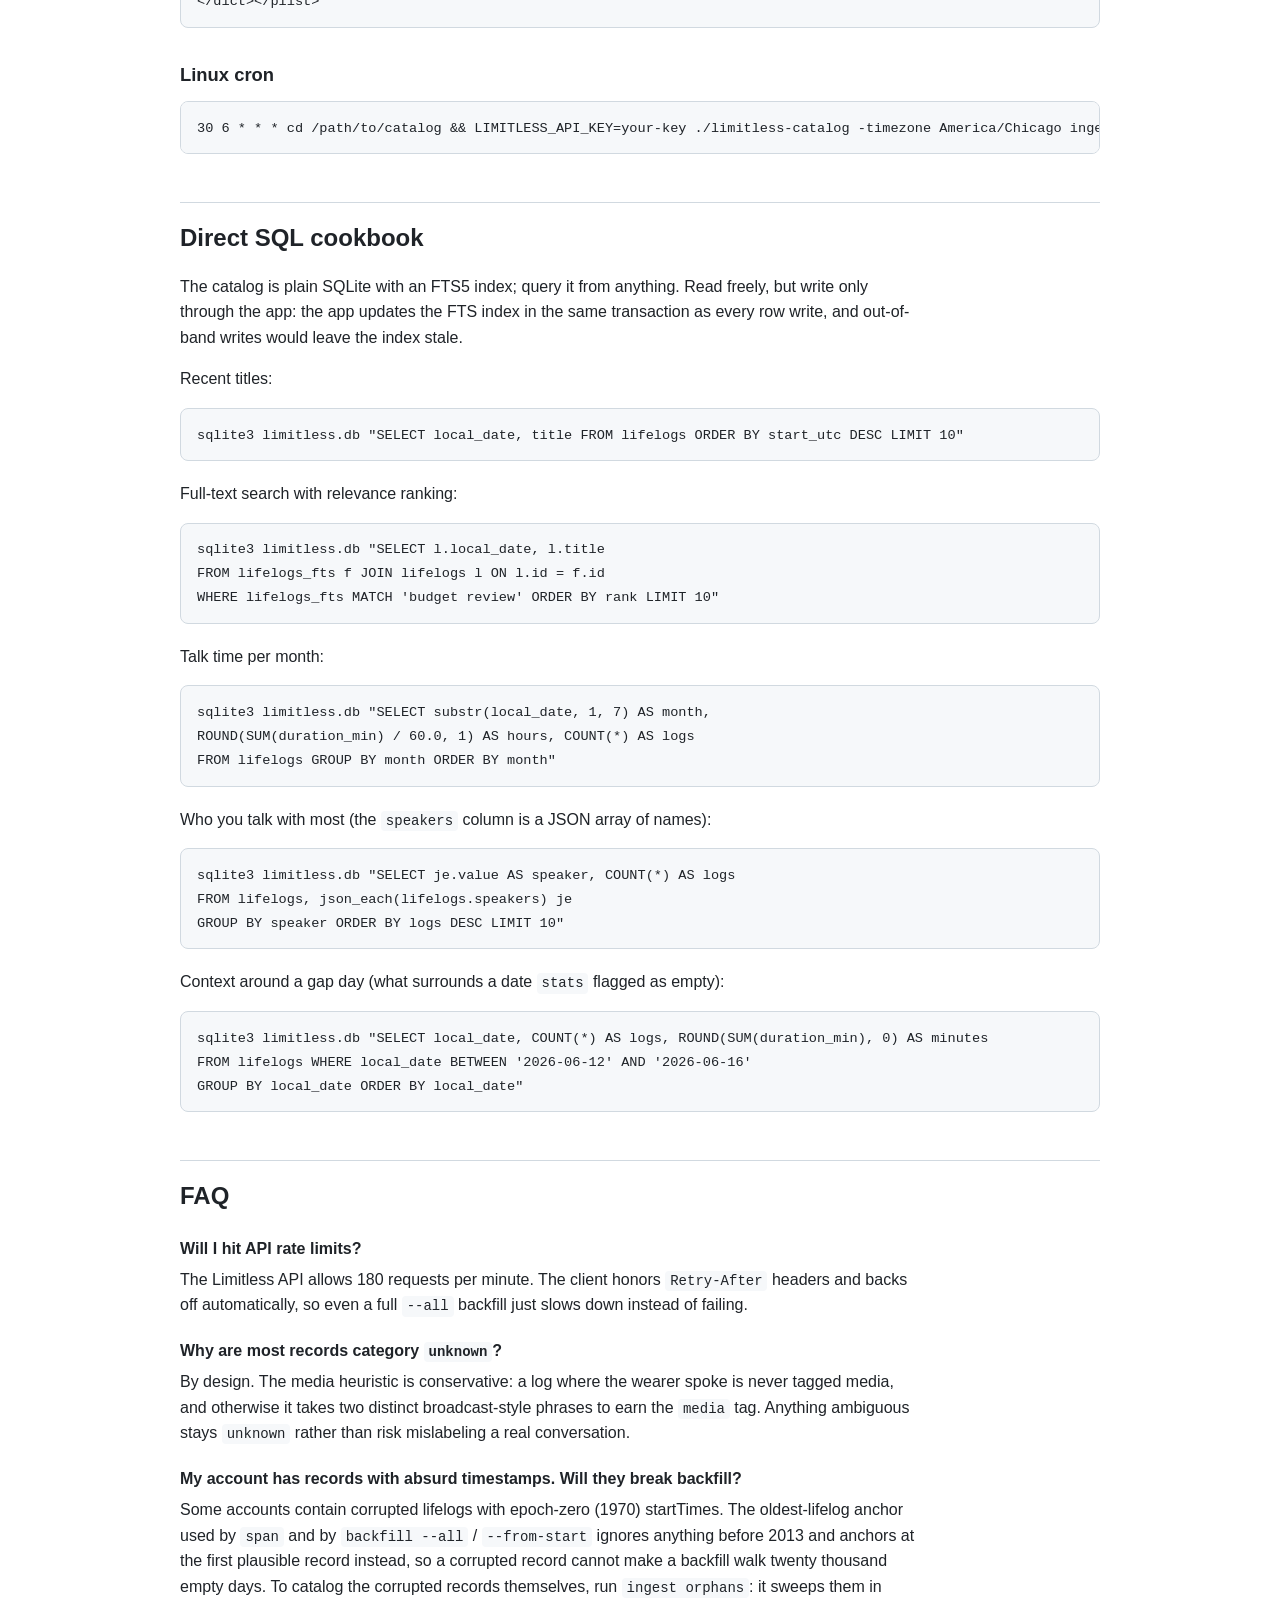
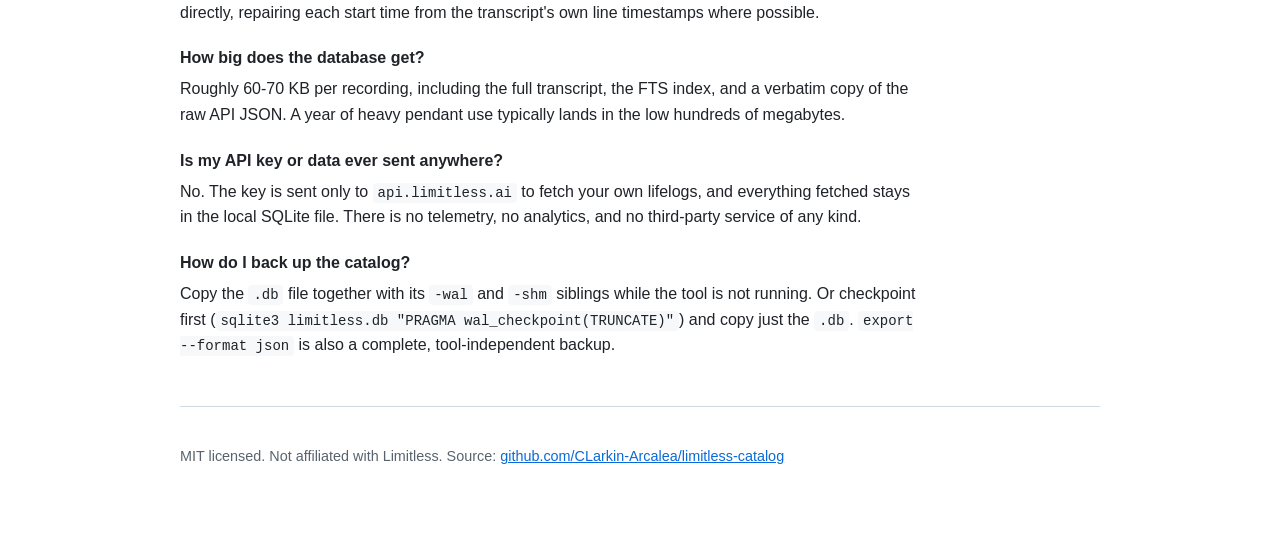
==== commit 8f3b52e7: "feat: ingest orphans sweep for corrupted-timestamp records; docs Co-Authored-By: Claude Fable 5 <nor" ====
--- a/docs/help.html
+++ b/docs/help.html
@@ -279,9 +279,11 @@
 <code>limitless-catalog -db /backups/pendant.db recent 5</code>.</p>
 
 <h3 id="cmd-ingest"><code>ingest</code></h3>
-<p>Fetch lifelogs from the Limitless API into the local catalog. Three modes:
+<p>Fetch lifelogs from the Limitless API into the local catalog. Five modes:
 <code>backfill</code> for a window, <code>incremental</code> for daily
-top-ups, and <code>--date</code> for a single day.</p>
+top-ups, <code>orphans</code> for records with corrupted timestamps,
+<code>--date</code> for a single day, and <code>--id</code> for a single
+record.</p>
 
 <p><strong><code>ingest backfill</code></strong> walks a date window day by
 day, marking completed days done so re-runs resume instead of refetching.</p>
@@ -309,6 +311,17 @@
 <p><strong><code>ingest --date</code></strong> fetches exactly one local day,
 for spot-fixing a gap that <code>stats</code> surfaced.</p>
 <pre><code>limitless-catalog ingest --date 2026-06-14</code></pre>
+
+<p><strong><code>ingest orphans</code></strong> rescues records with
+corrupted (epoch-zero) startTimes, which no date query can reach. It walks
+the account's oldest records, ingests every corrupted one with its real
+start time recovered from the transcript's own line timestamps where
+possible, and stops at the first record with a plausible date.</p>
+<pre><code>limitless-catalog ingest orphans</code></pre>
+
+<p><strong><code>ingest --id</code></strong> fetches exactly one lifelog by
+its API id, for spot-fixing a single record.</p>
+<pre><code>limitless-catalog ingest --id &lt;lifelog-id&gt;</code></pre>
 
 <h3 id="cmd-span"><code>span</code></h3>
 <p>Show the API's oldest and newest lifelogs versus local coverage, so you can
@@ -487,7 +500,10 @@
 startTimes. The oldest-lifelog anchor used by <code>span</code> and by
 <code>backfill --all</code> / <code>--from-start</code> ignores anything
 before 2013 and anchors at the first plausible record instead, so a
-corrupted record cannot make a backfill walk twenty thousand empty days.</dd>
+corrupted record cannot make a backfill walk twenty thousand empty days.
+To catalog the corrupted records themselves, run
+<code>ingest orphans</code>: it sweeps them in directly, repairing each
+start time from the transcript's own line timestamps where possible.</dd>
 
 <dt>How big does the database get?</dt>
 <dd>Roughly 60-70 KB per recording, including the full transcript, the FTS
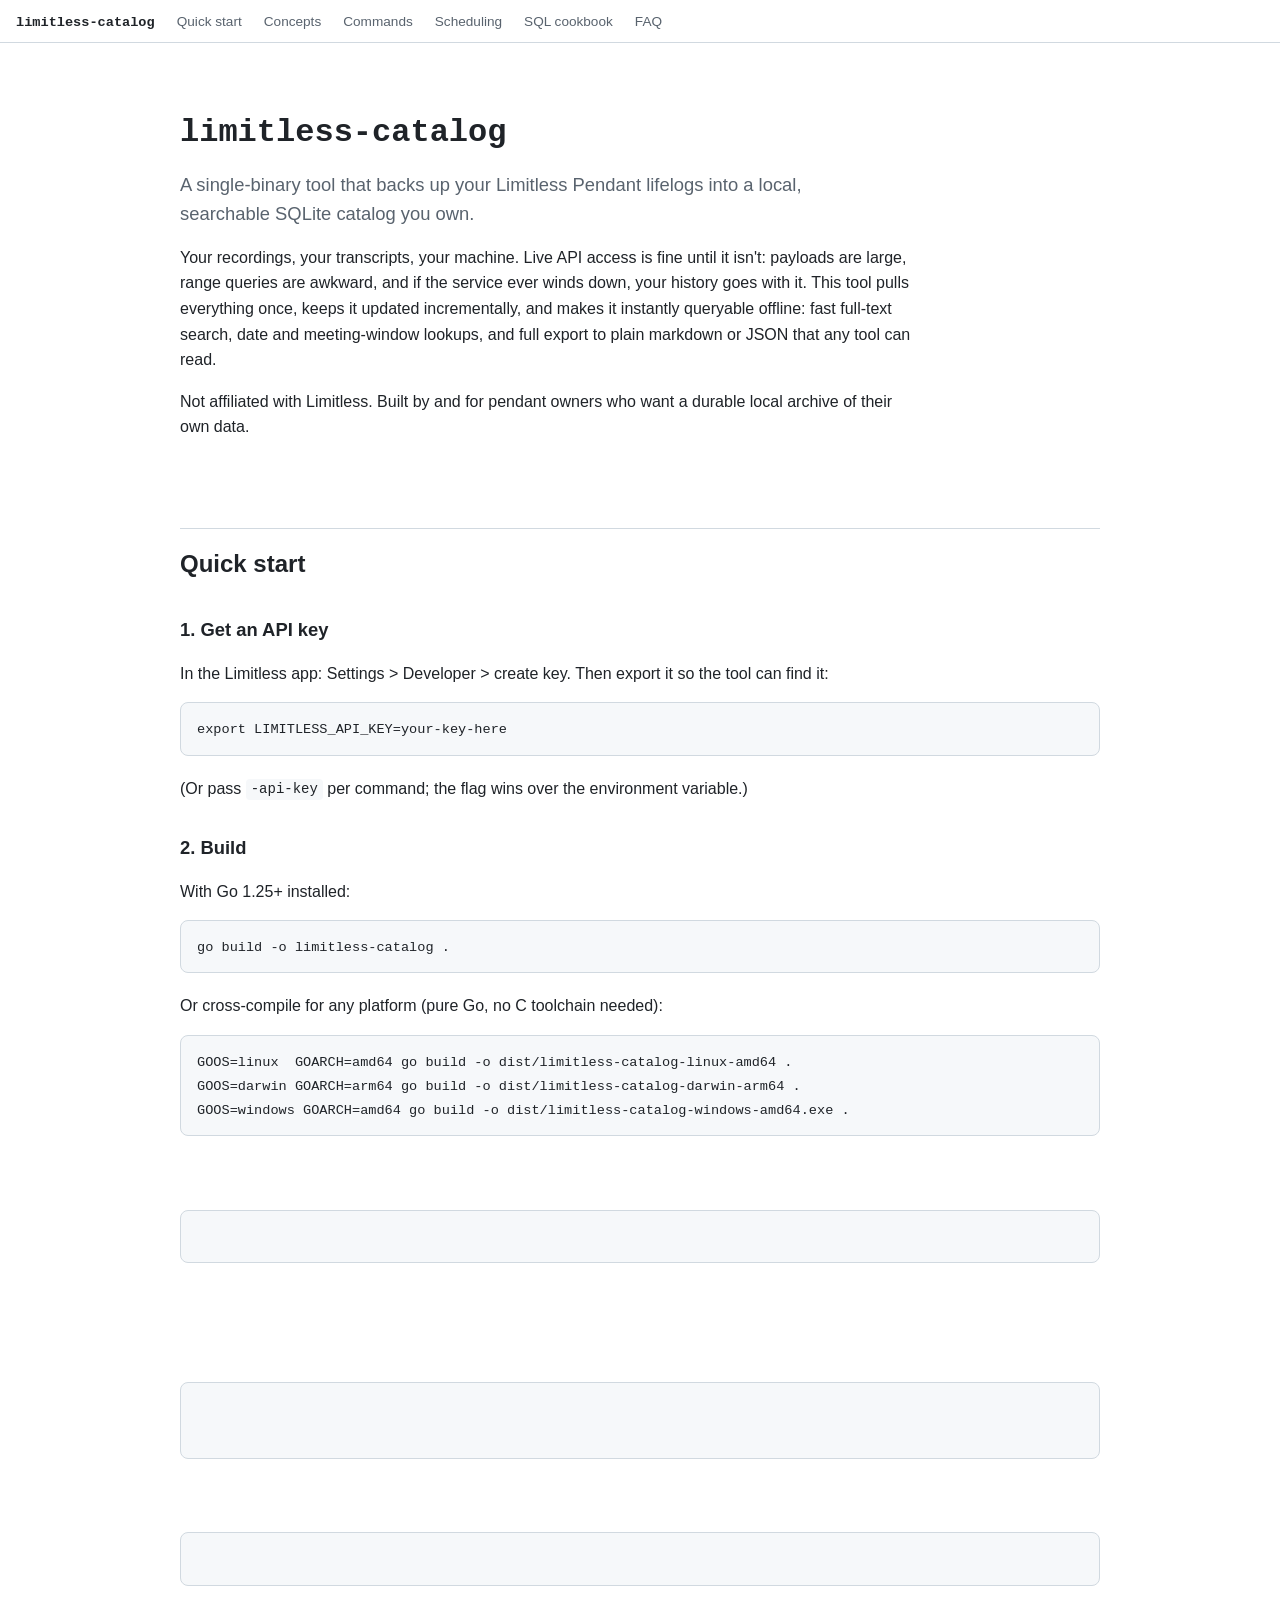
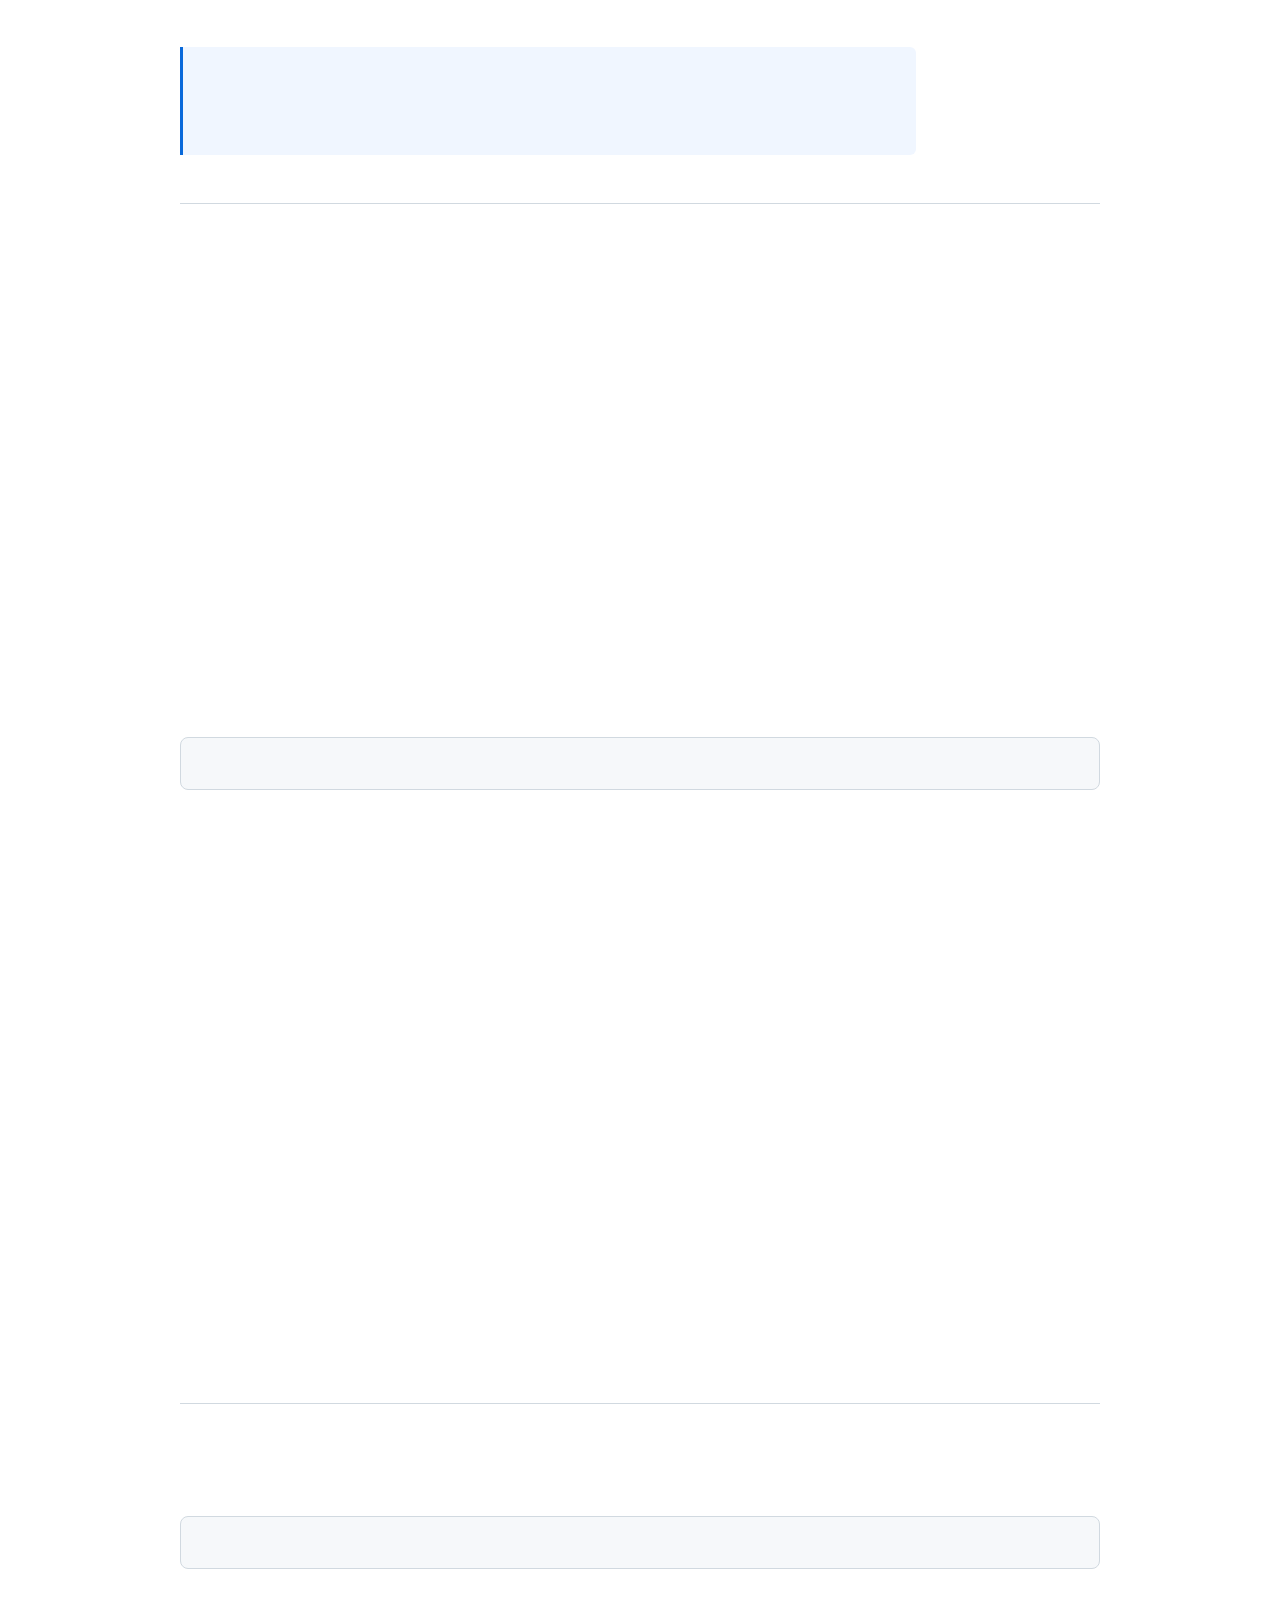
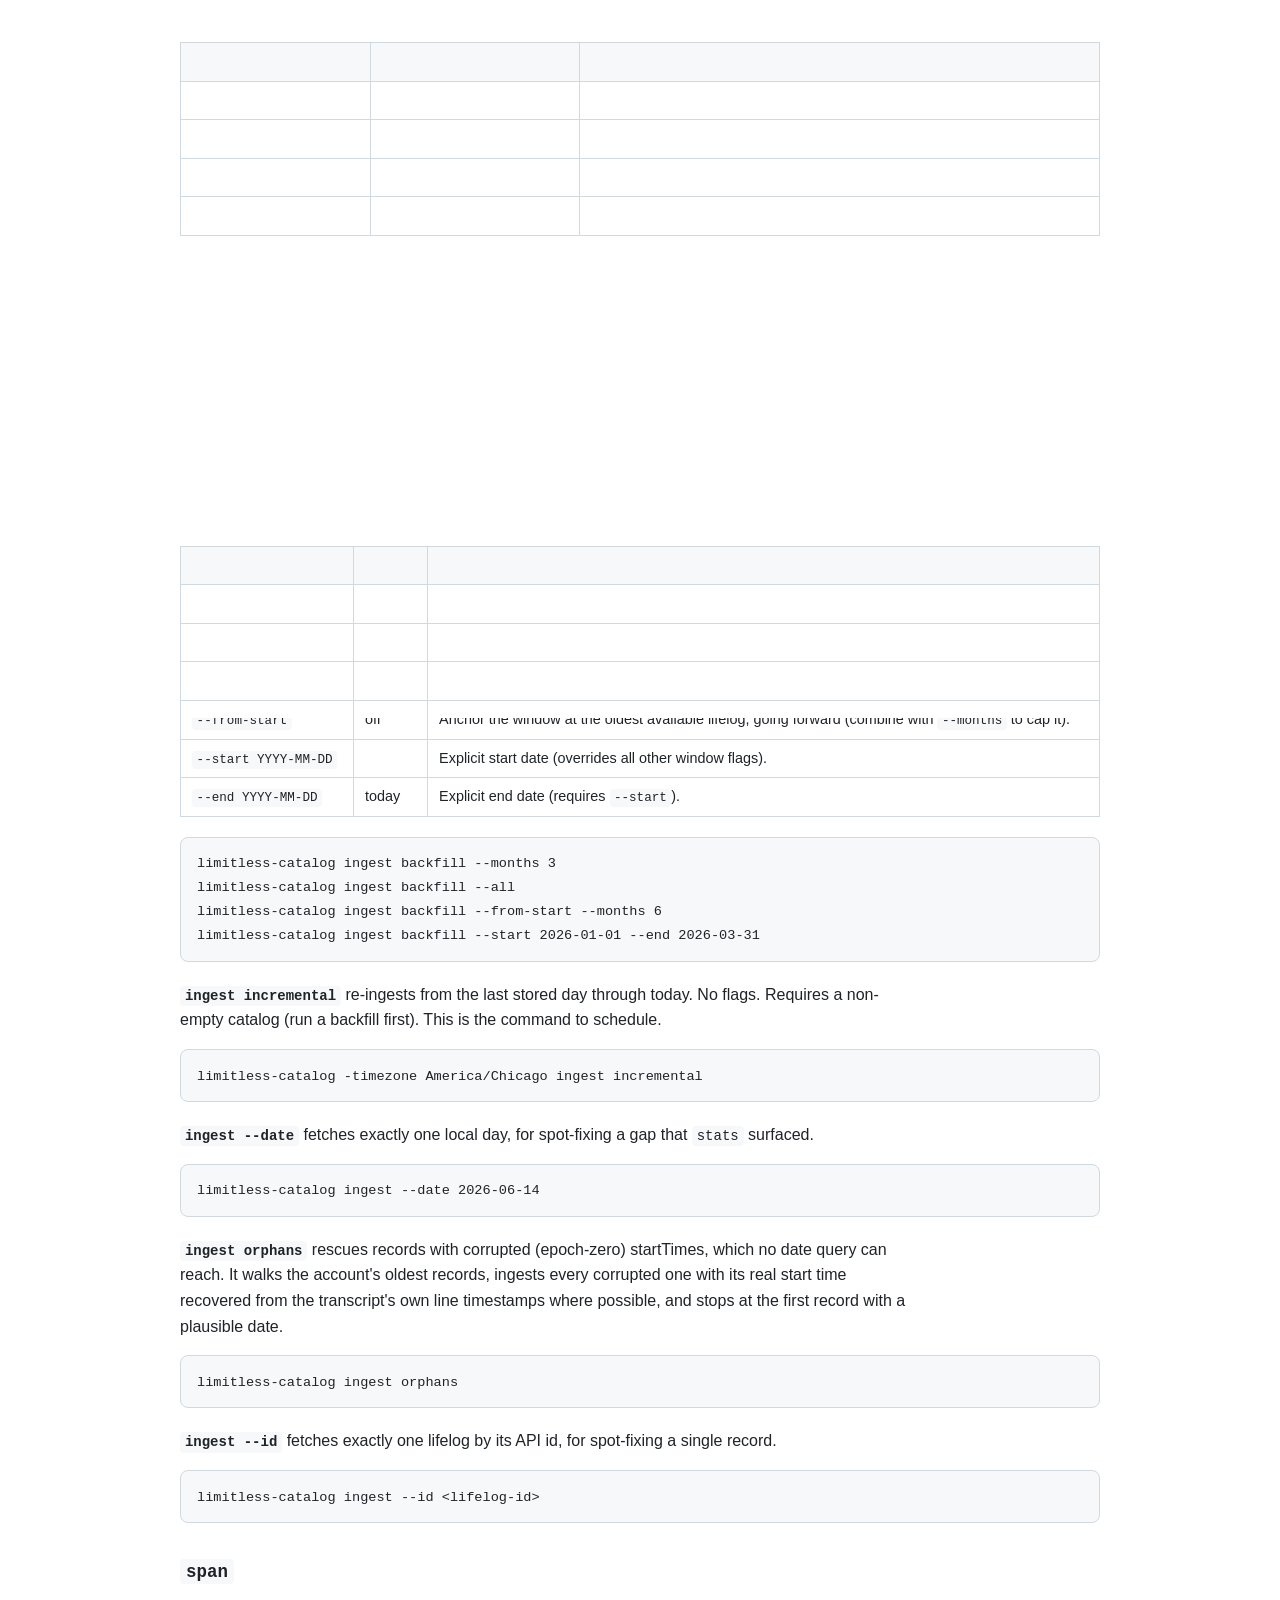
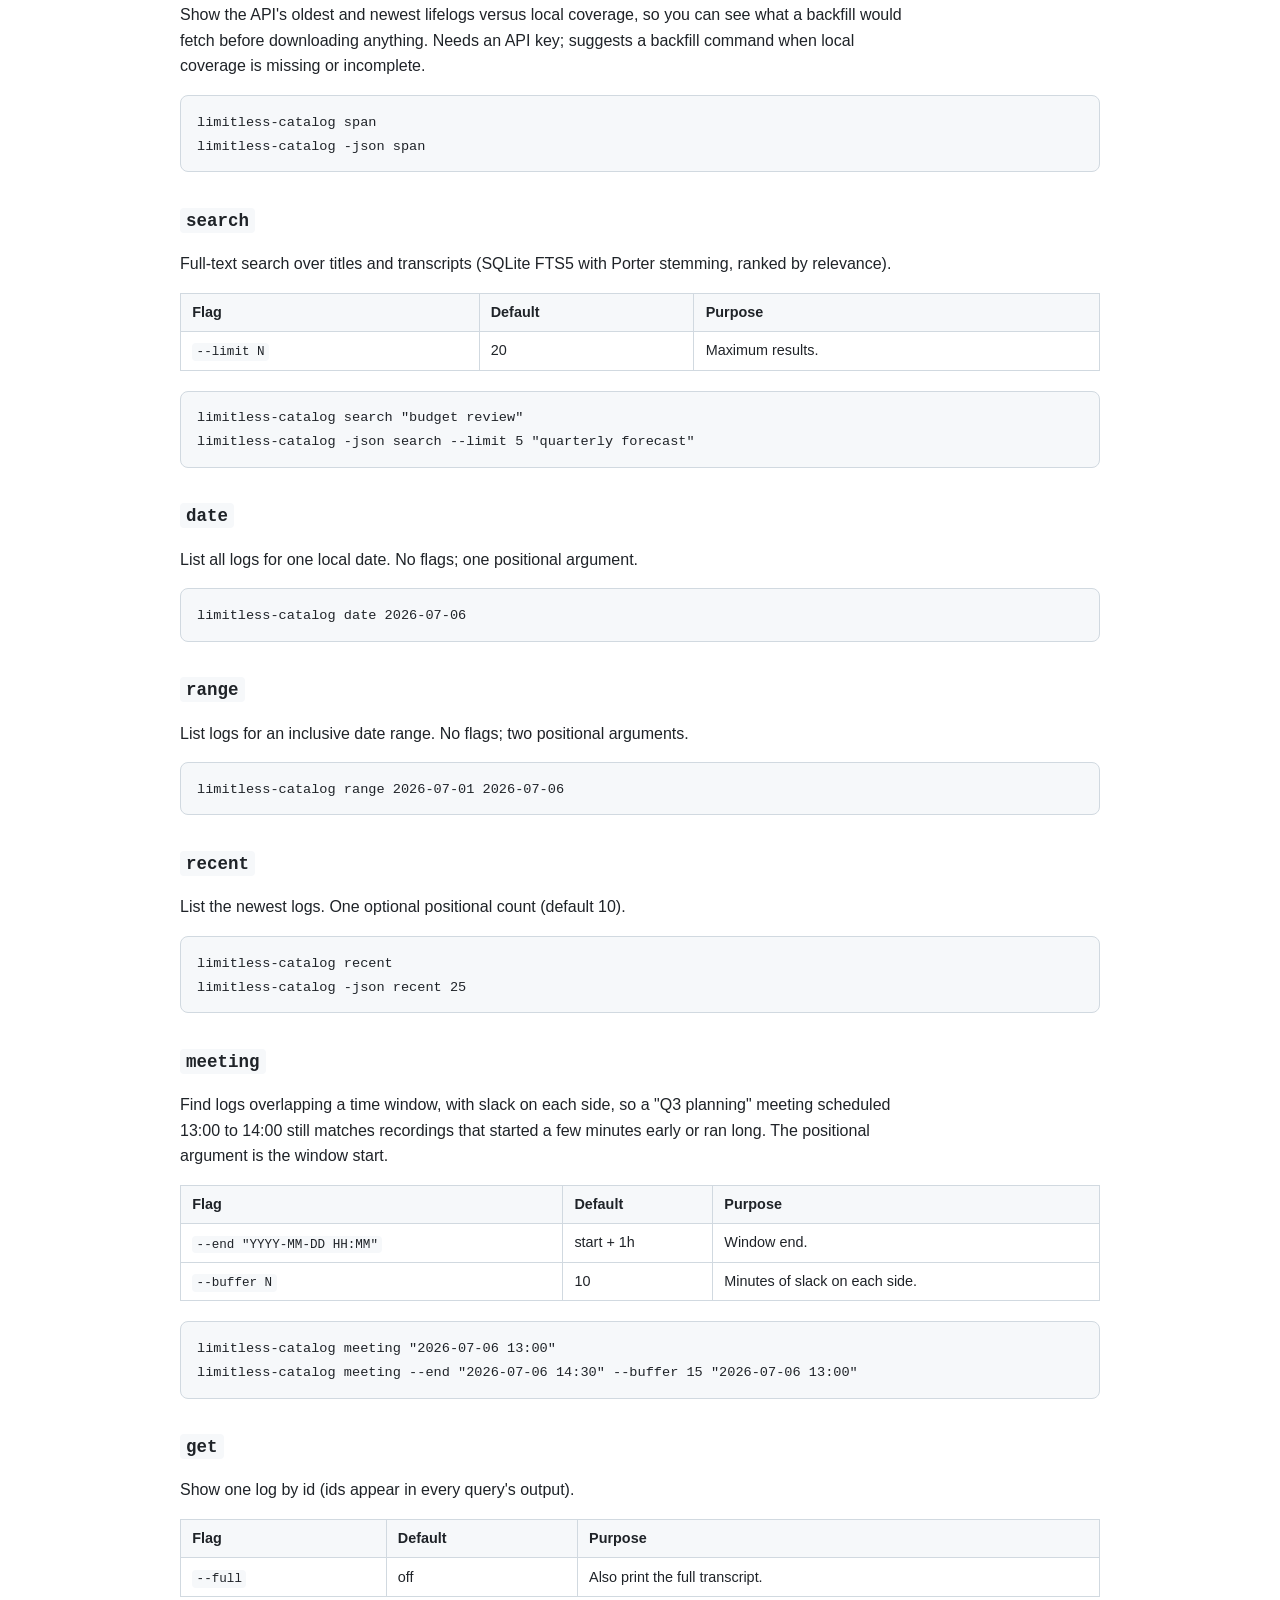
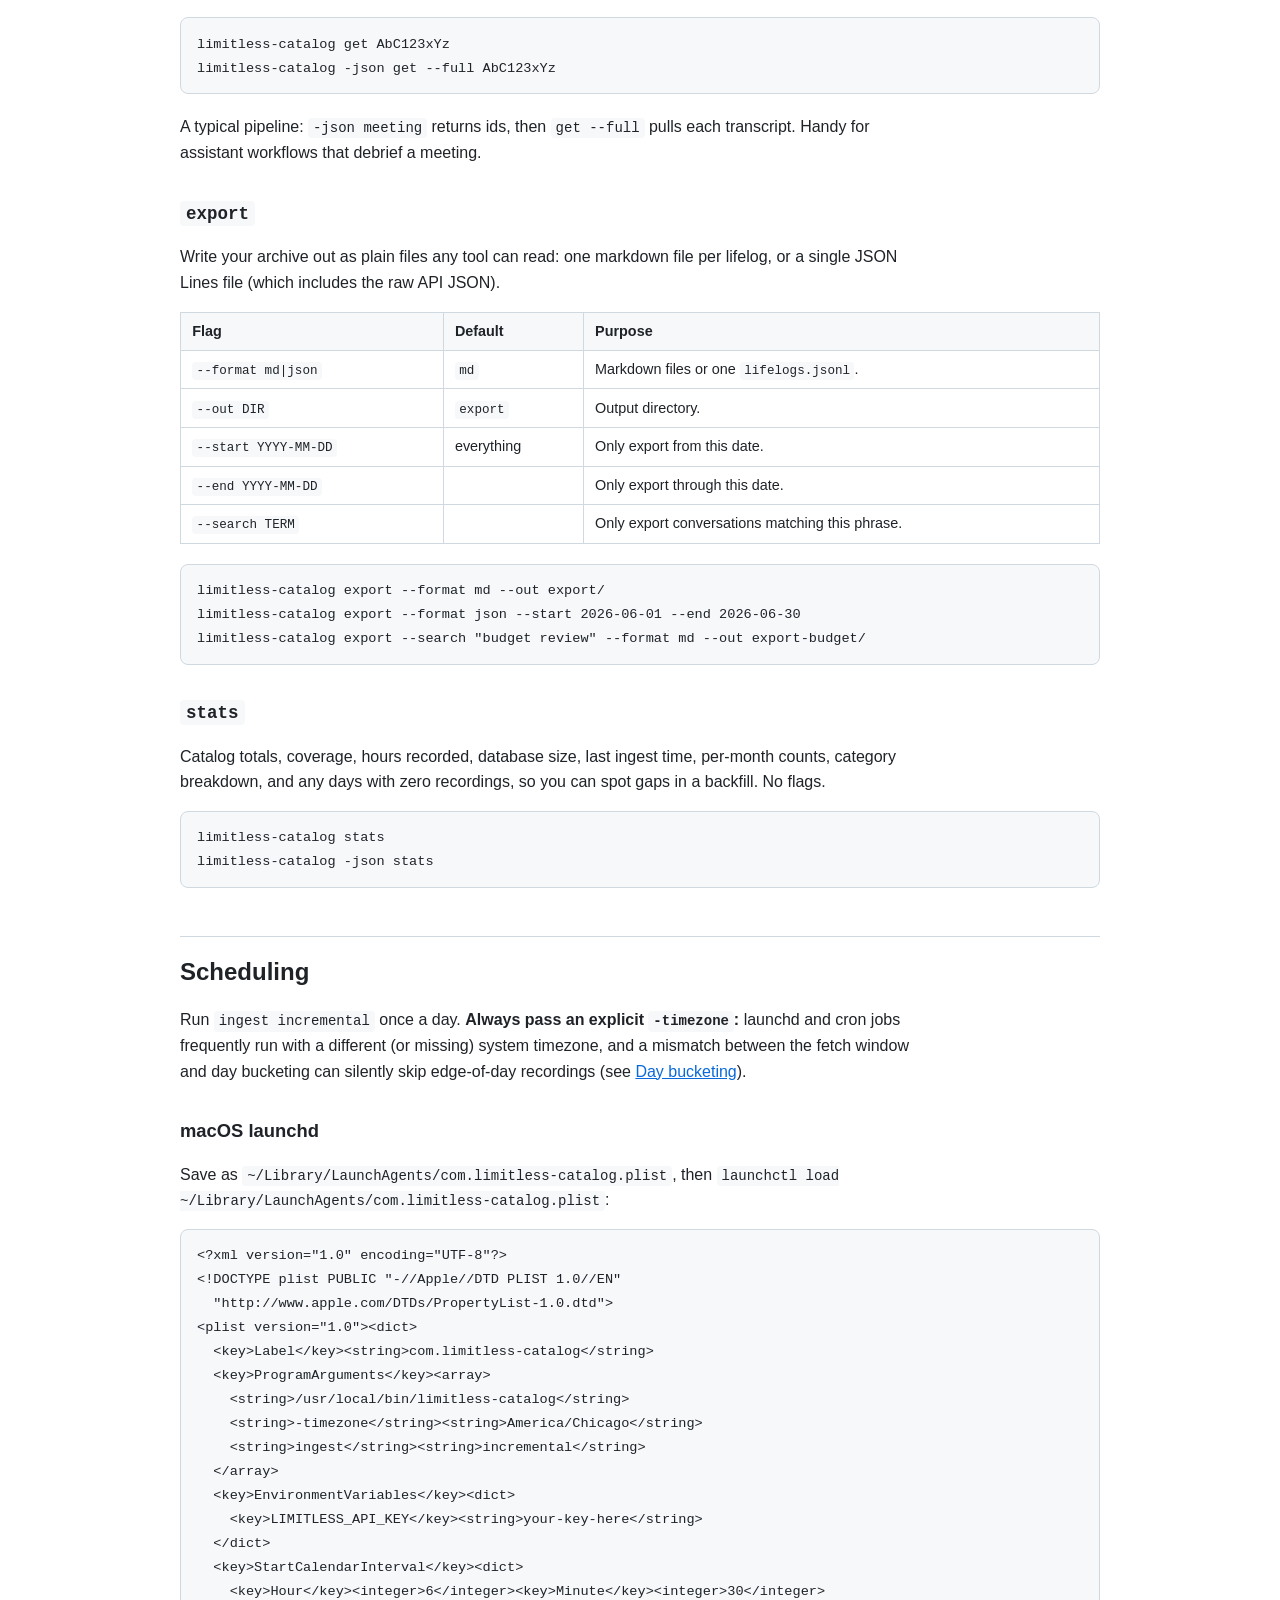
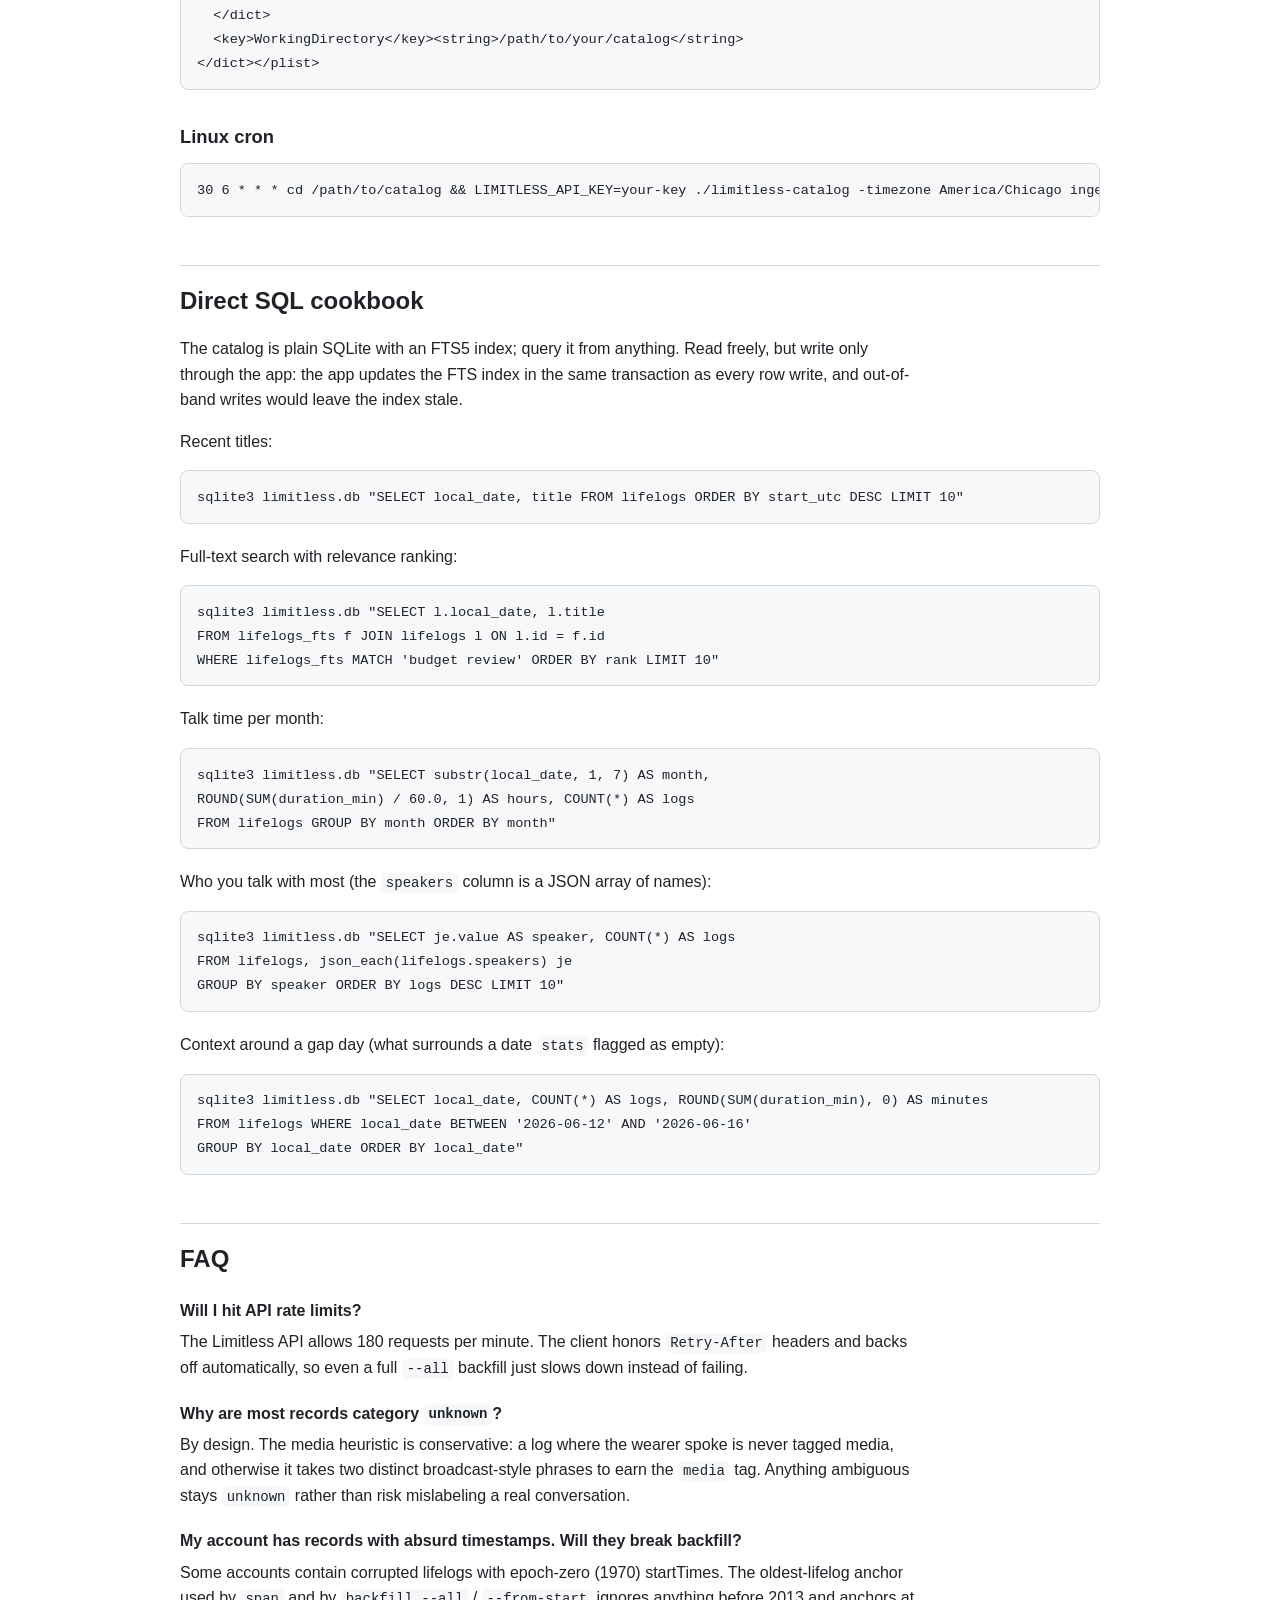
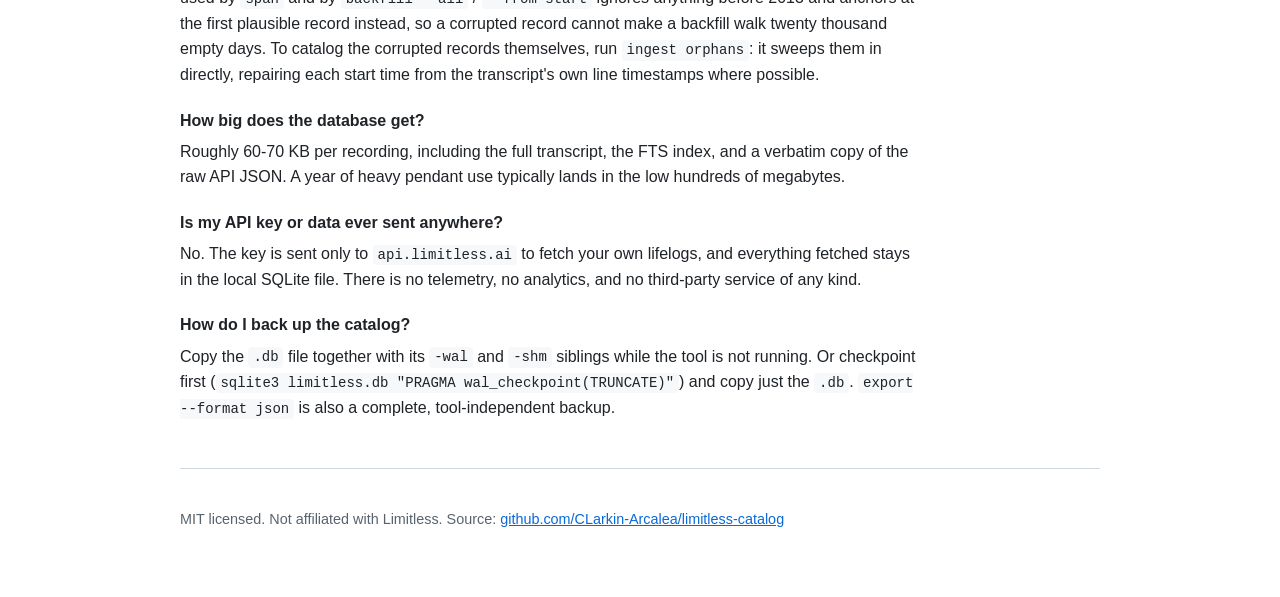
==== commit fcad322e: "feat: export --search (FTS-filtered export); docs Co-Authored-By: Claude Fable 5 <noreply@anthropic." ====
--- a/docs/help.html
+++ b/docs/help.html
@@ -396,10 +396,12 @@
 <tr><td><code>--out DIR</code></td><td><code>export</code></td><td>Output directory.</td></tr>
 <tr><td><code>--start YYYY-MM-DD</code></td><td>everything</td><td>Only export from this date.</td></tr>
 <tr><td><code>--end YYYY-MM-DD</code></td><td></td><td>Only export through this date.</td></tr>
+<tr><td><code>--search TERM</code></td><td></td><td>Only export conversations matching this phrase.</td></tr>
 </table>
 </div>
 <pre><code>limitless-catalog export --format md --out export/
-limitless-catalog export --format json --start 2026-06-01 --end 2026-06-30</code></pre>
+limitless-catalog export --format json --start 2026-06-01 --end 2026-06-30
+limitless-catalog export --search "budget review" --format md --out export-budget/</code></pre>
 
 <h3 id="cmd-stats"><code>stats</code></h3>
 <p>Catalog totals, coverage, hours recorded, database size, last ingest time,
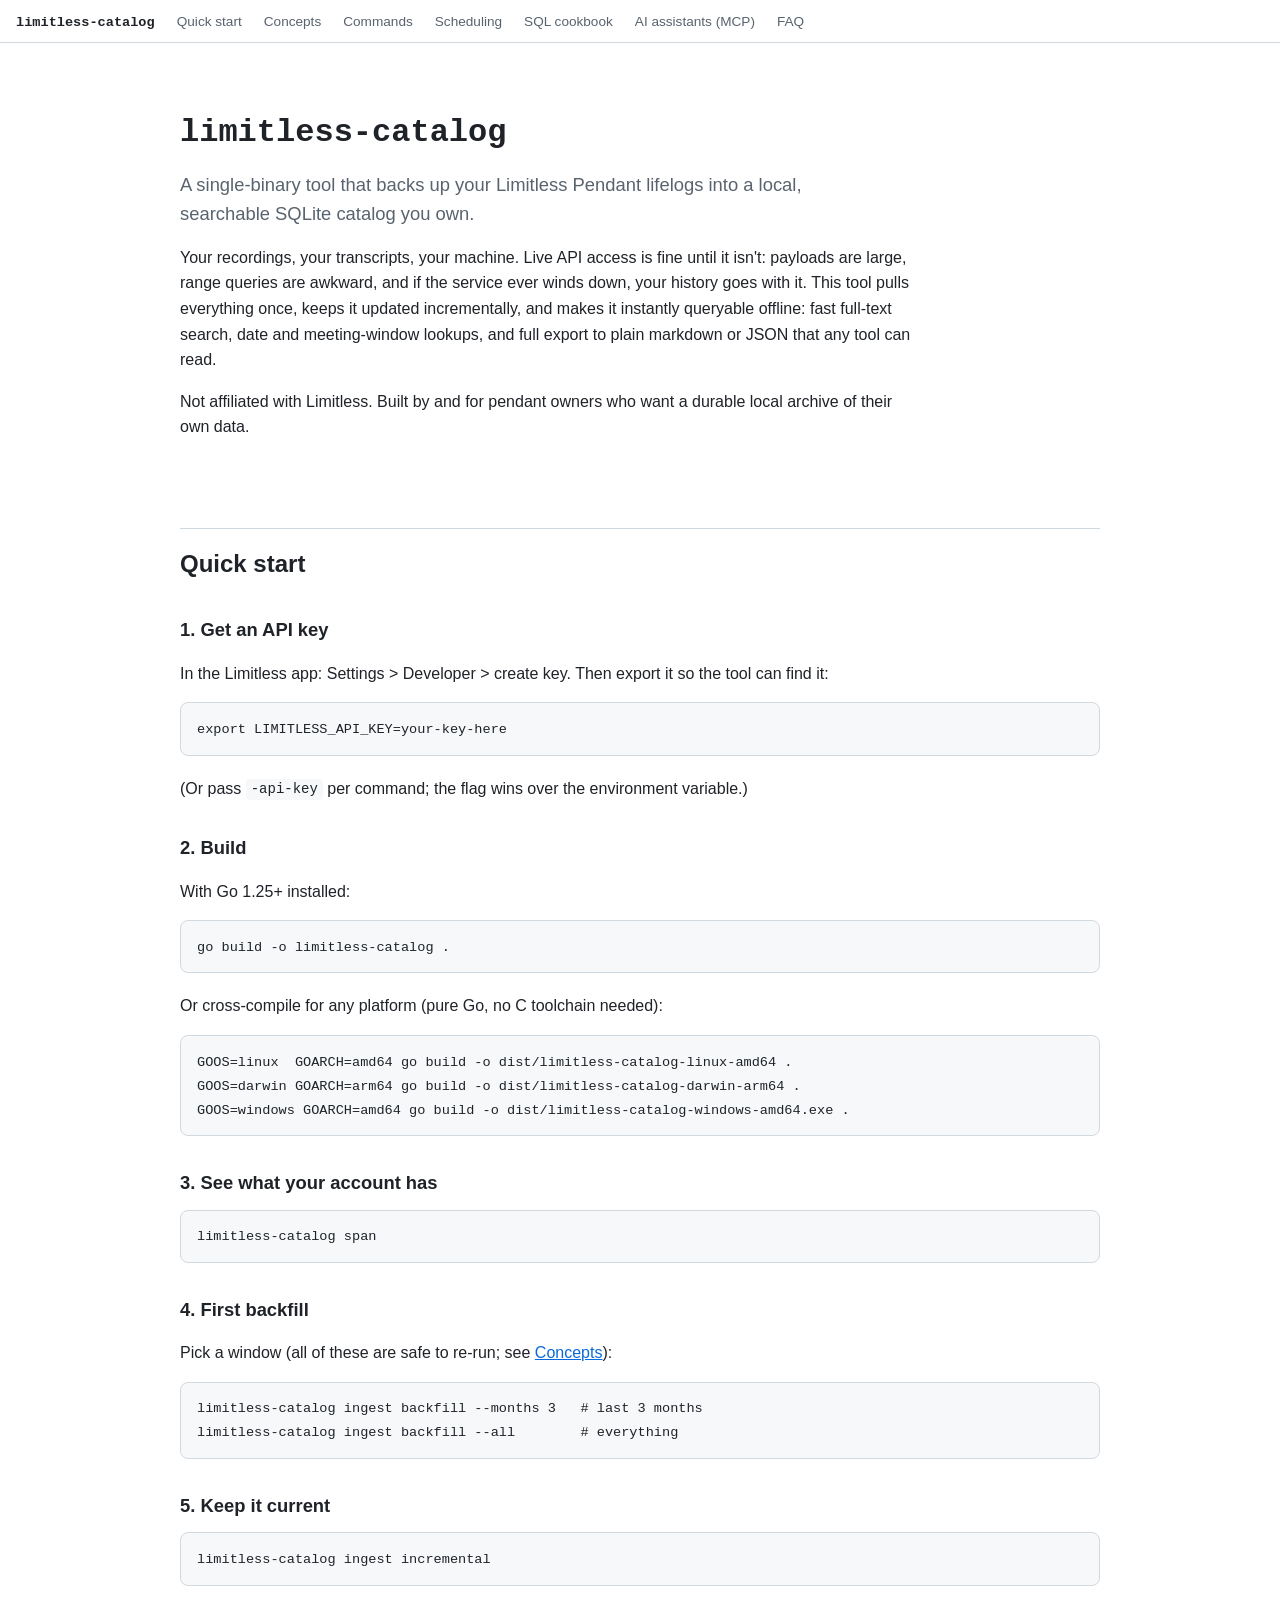
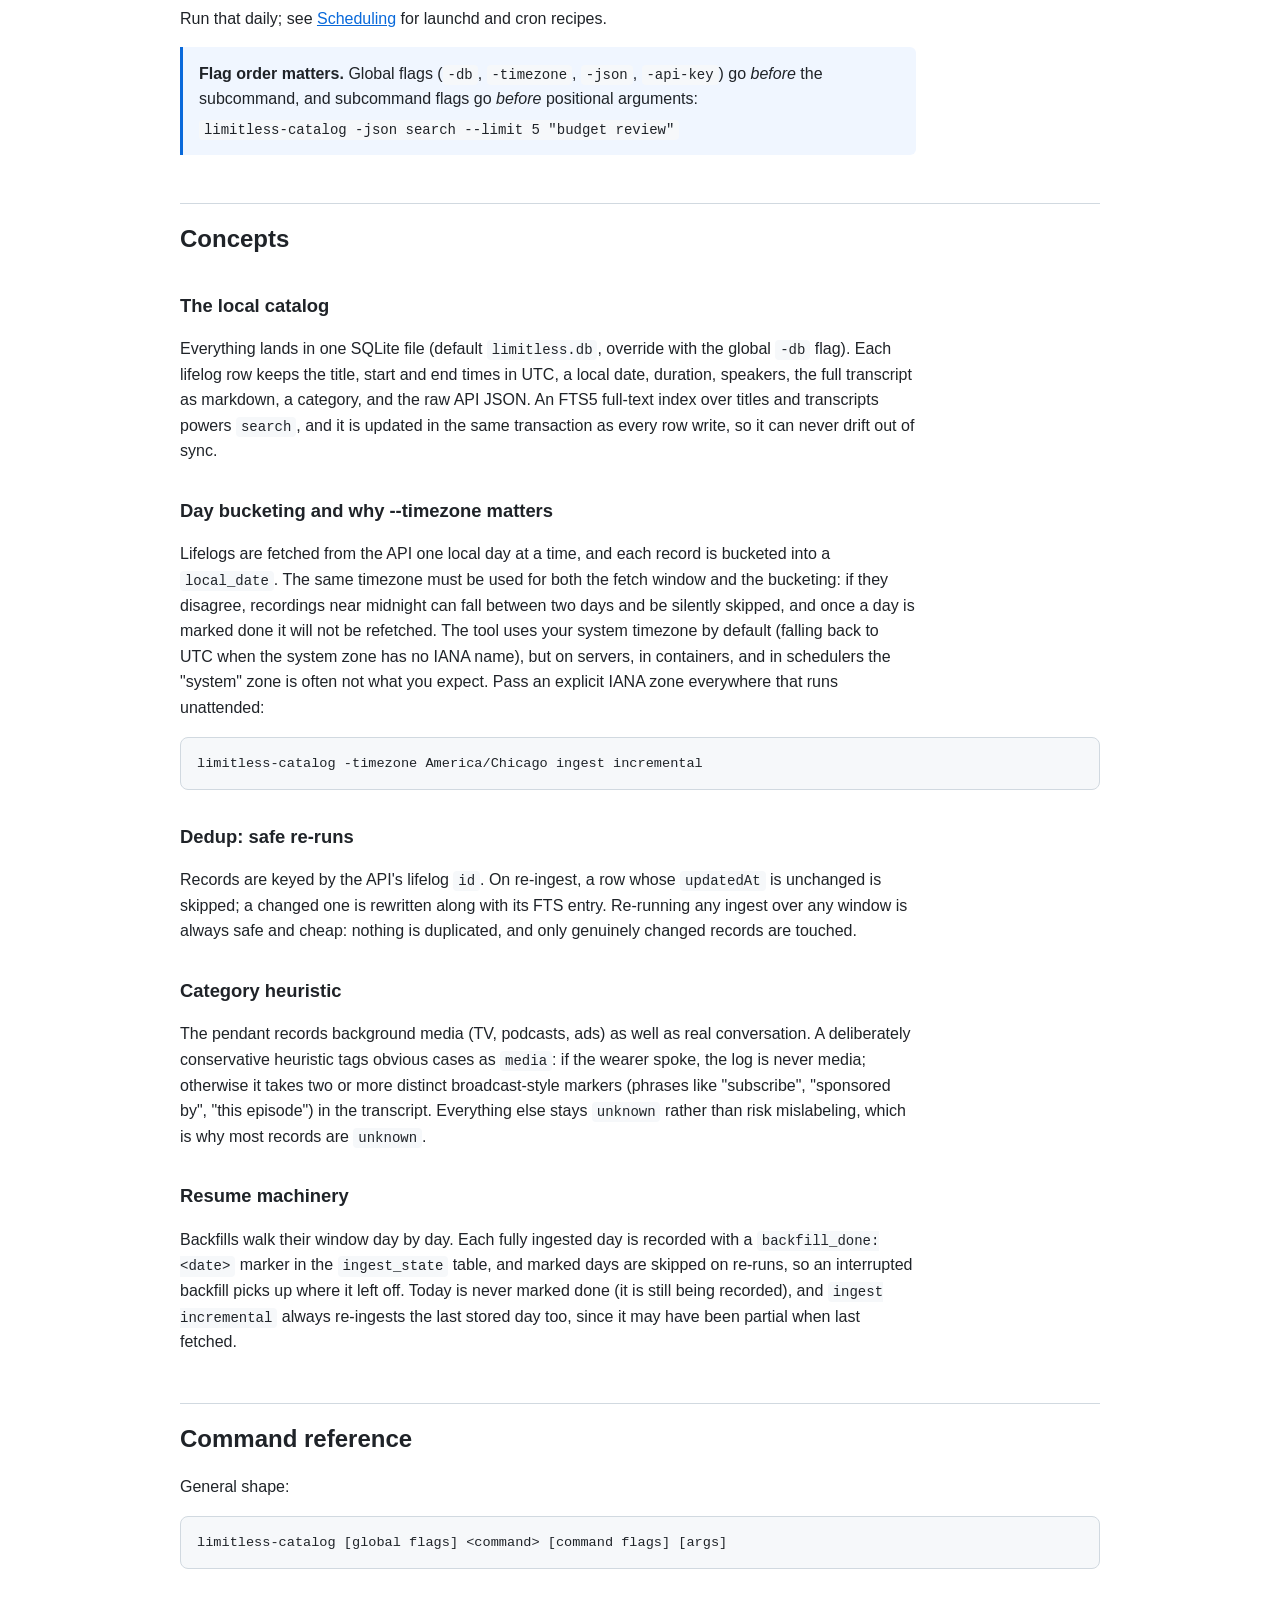
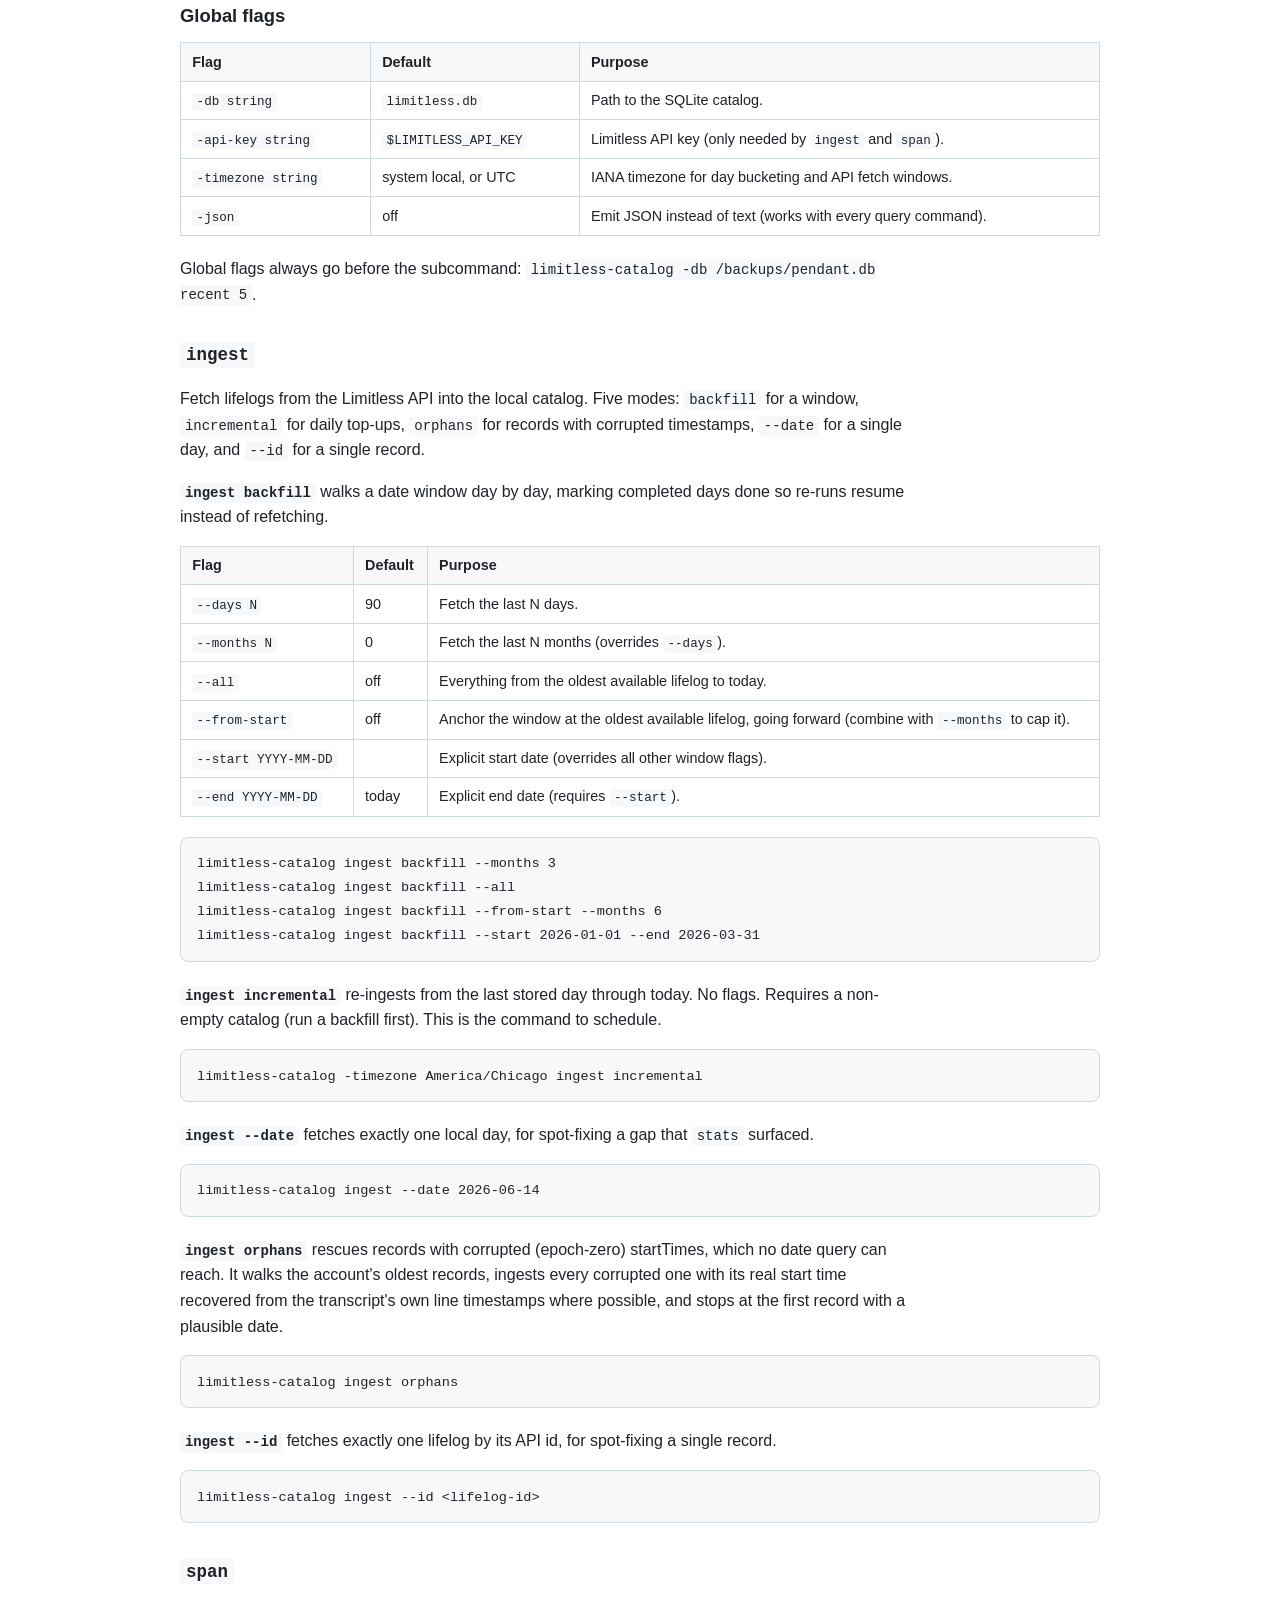
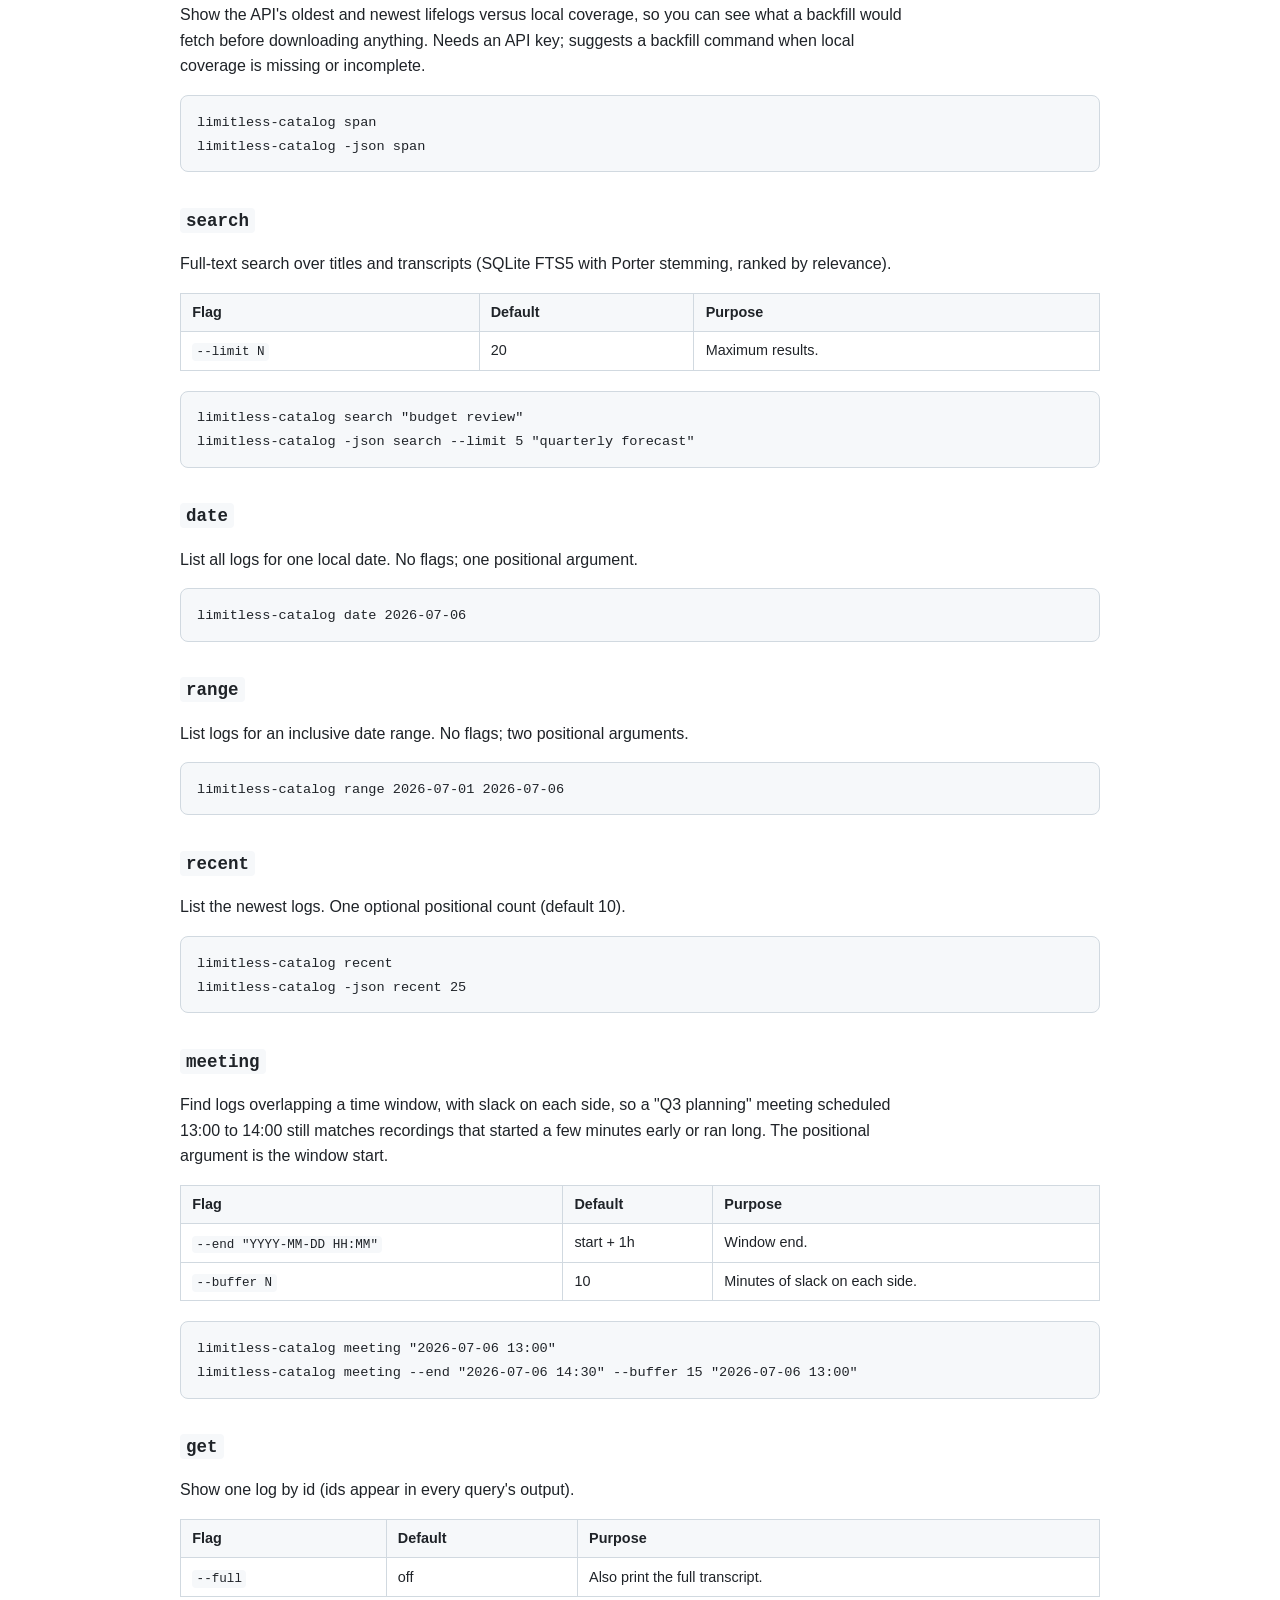
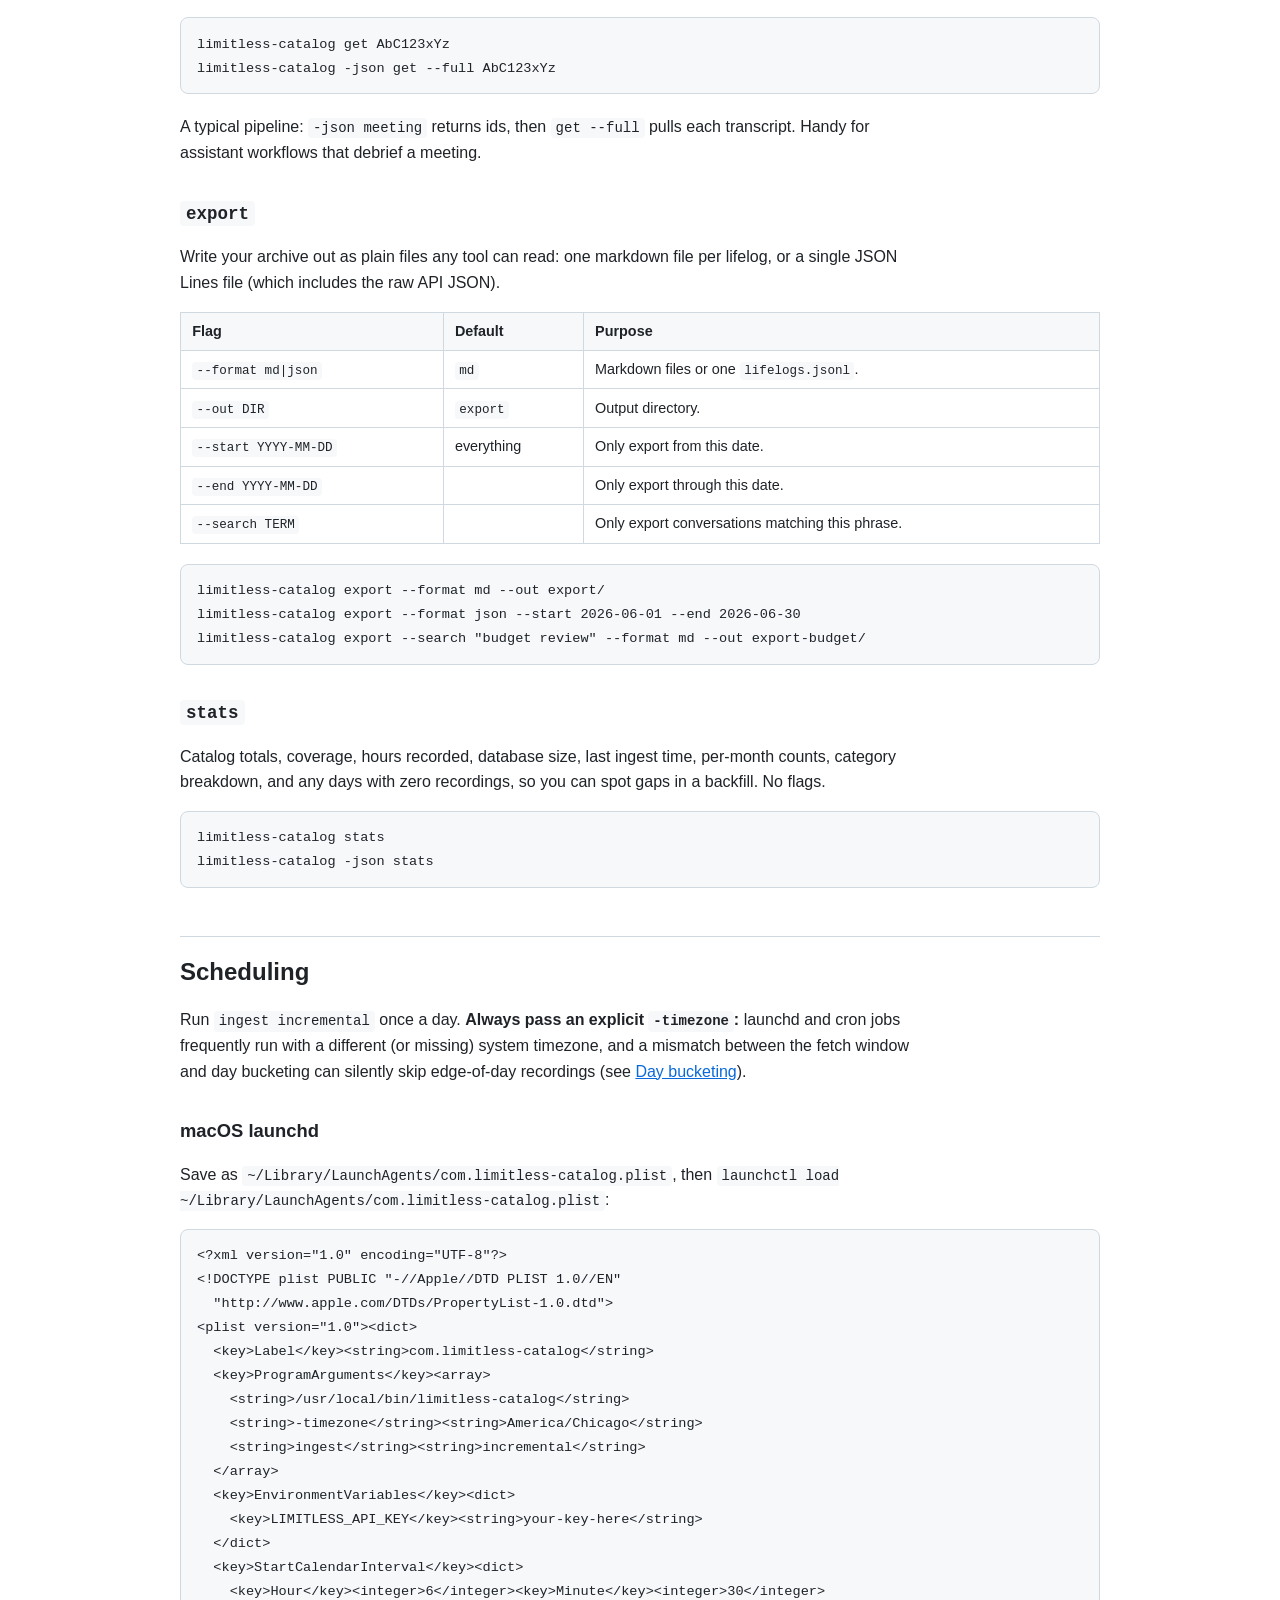
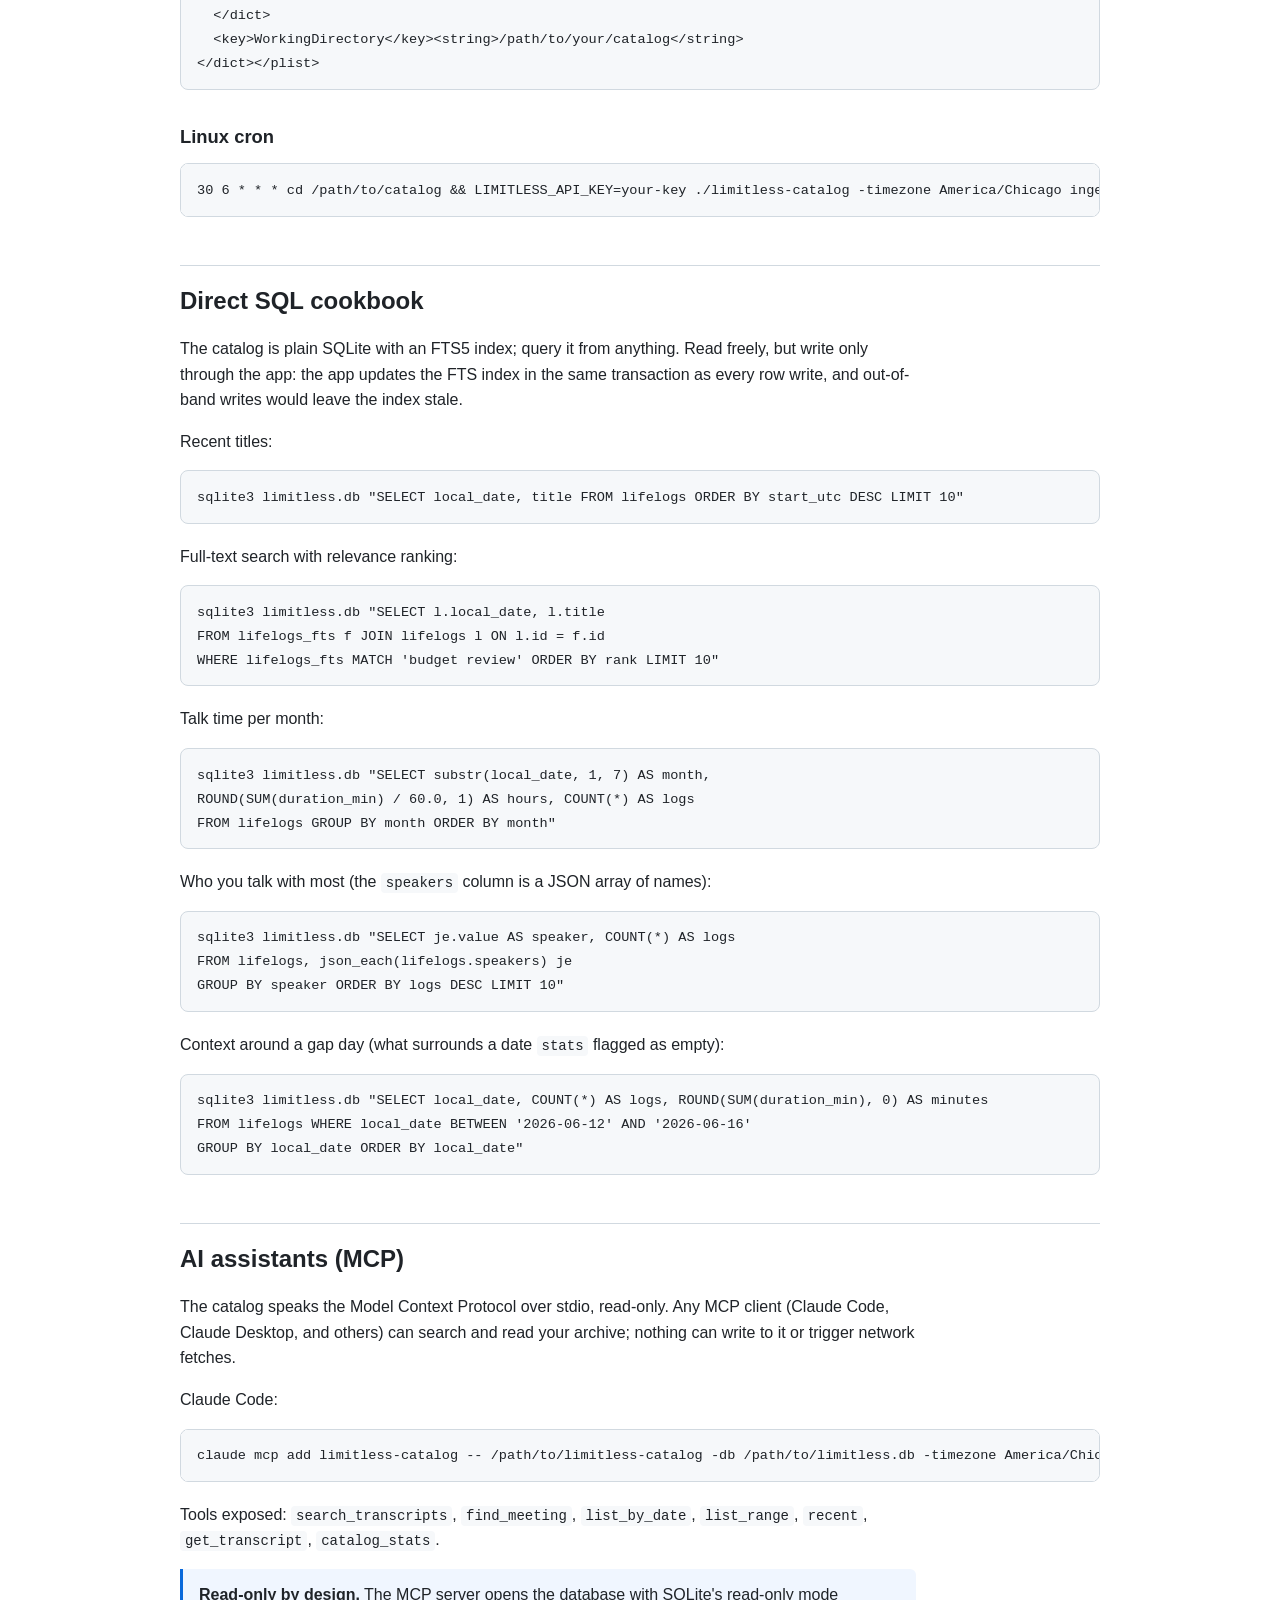
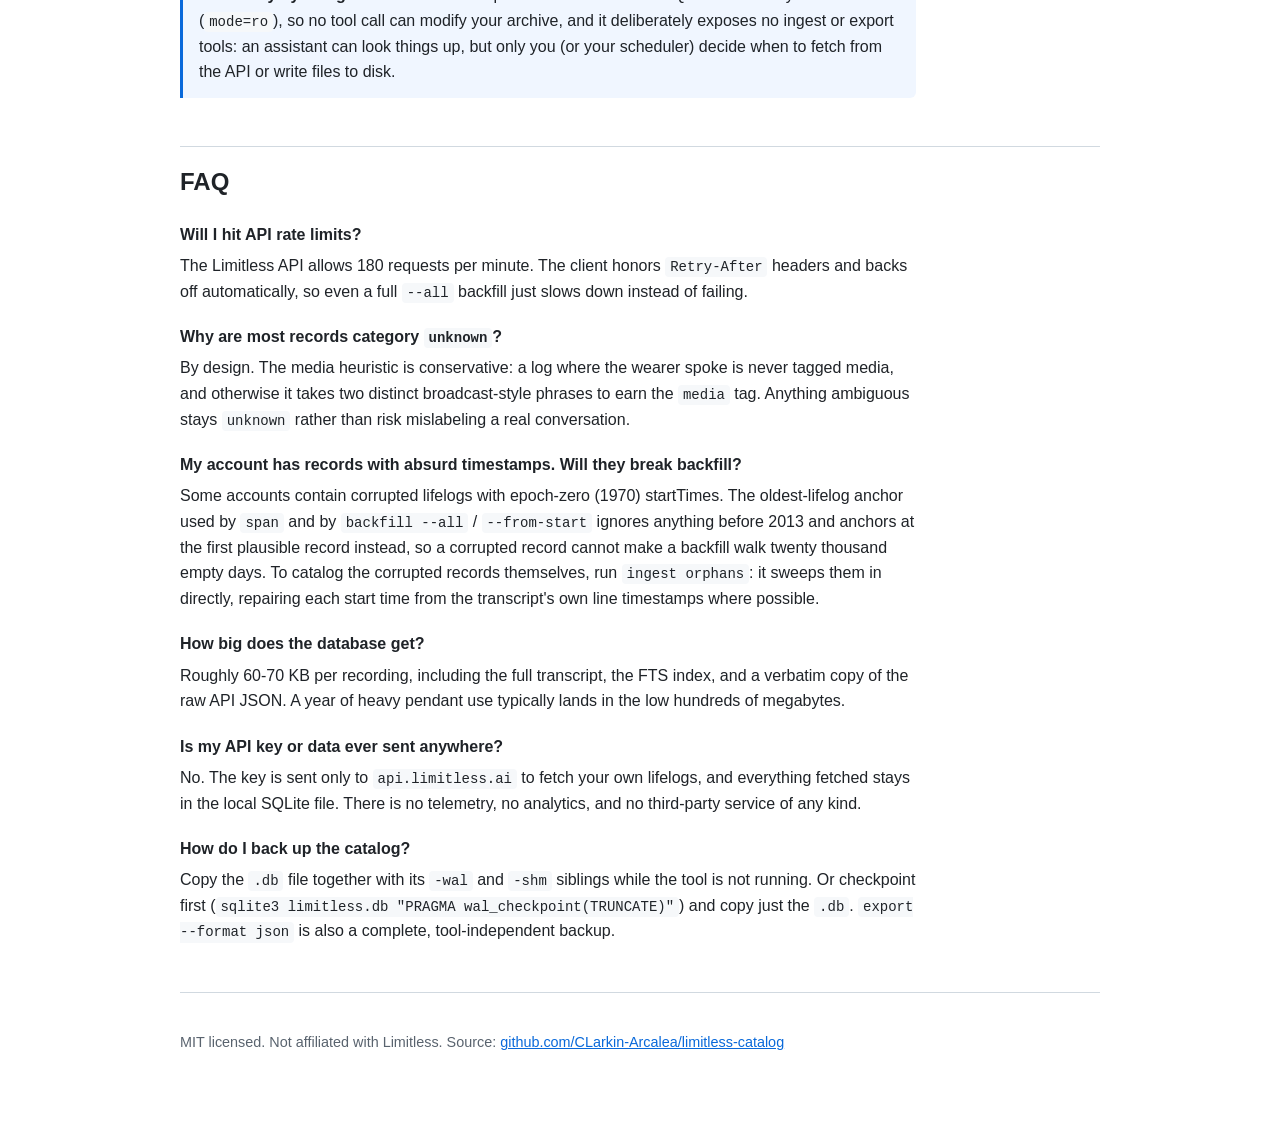
==== commit 35a1f8a8: "feat: MCP docs and stdio smoke verification Co-Authored-By: Claude Fable 5 <noreply@anthropic.com>" ====
--- a/docs/help.html
+++ b/docs/help.html
@@ -150,6 +150,7 @@
   <a href="#commands">Commands</a>
   <a href="#scheduling">Scheduling</a>
   <a href="#sql">SQL cookbook</a>
+  <a href="#mcp">AI assistants (MCP)</a>
   <a href="#faq">FAQ</a>
 </nav>
 
@@ -481,6 +482,29 @@
 GROUP BY local_date ORDER BY local_date"</code></pre>
 </section>
 
+<section id="mcp">
+<h2>AI assistants (MCP)</h2>
+
+<p>The catalog speaks the Model Context Protocol over stdio, read-only. Any
+MCP client (Claude Code, Claude Desktop, and others) can search and read
+your archive; nothing can write to it or trigger network fetches.</p>
+
+<p>Claude Code:</p>
+<pre><code>claude mcp add limitless-catalog -- /path/to/limitless-catalog -db /path/to/limitless.db -timezone America/Chicago mcp</code></pre>
+
+<p>Tools exposed: <code>search_transcripts</code>, <code>find_meeting</code>,
+<code>list_by_date</code>, <code>list_range</code>, <code>recent</code>,
+<code>get_transcript</code>, <code>catalog_stats</code>.</p>
+
+<div class="note">
+<p><strong>Read-only by design.</strong> The MCP server opens the database
+with SQLite's read-only mode (<code>mode=ro</code>), so no tool call can
+modify your archive, and it deliberately exposes no ingest or export tools:
+an assistant can look things up, but only you (or your scheduler) decide
+when to fetch from the API or write files to disk.</p>
+</div>
+</section>
+
 <section id="faq">
 <h2>FAQ</h2>
 <dl>
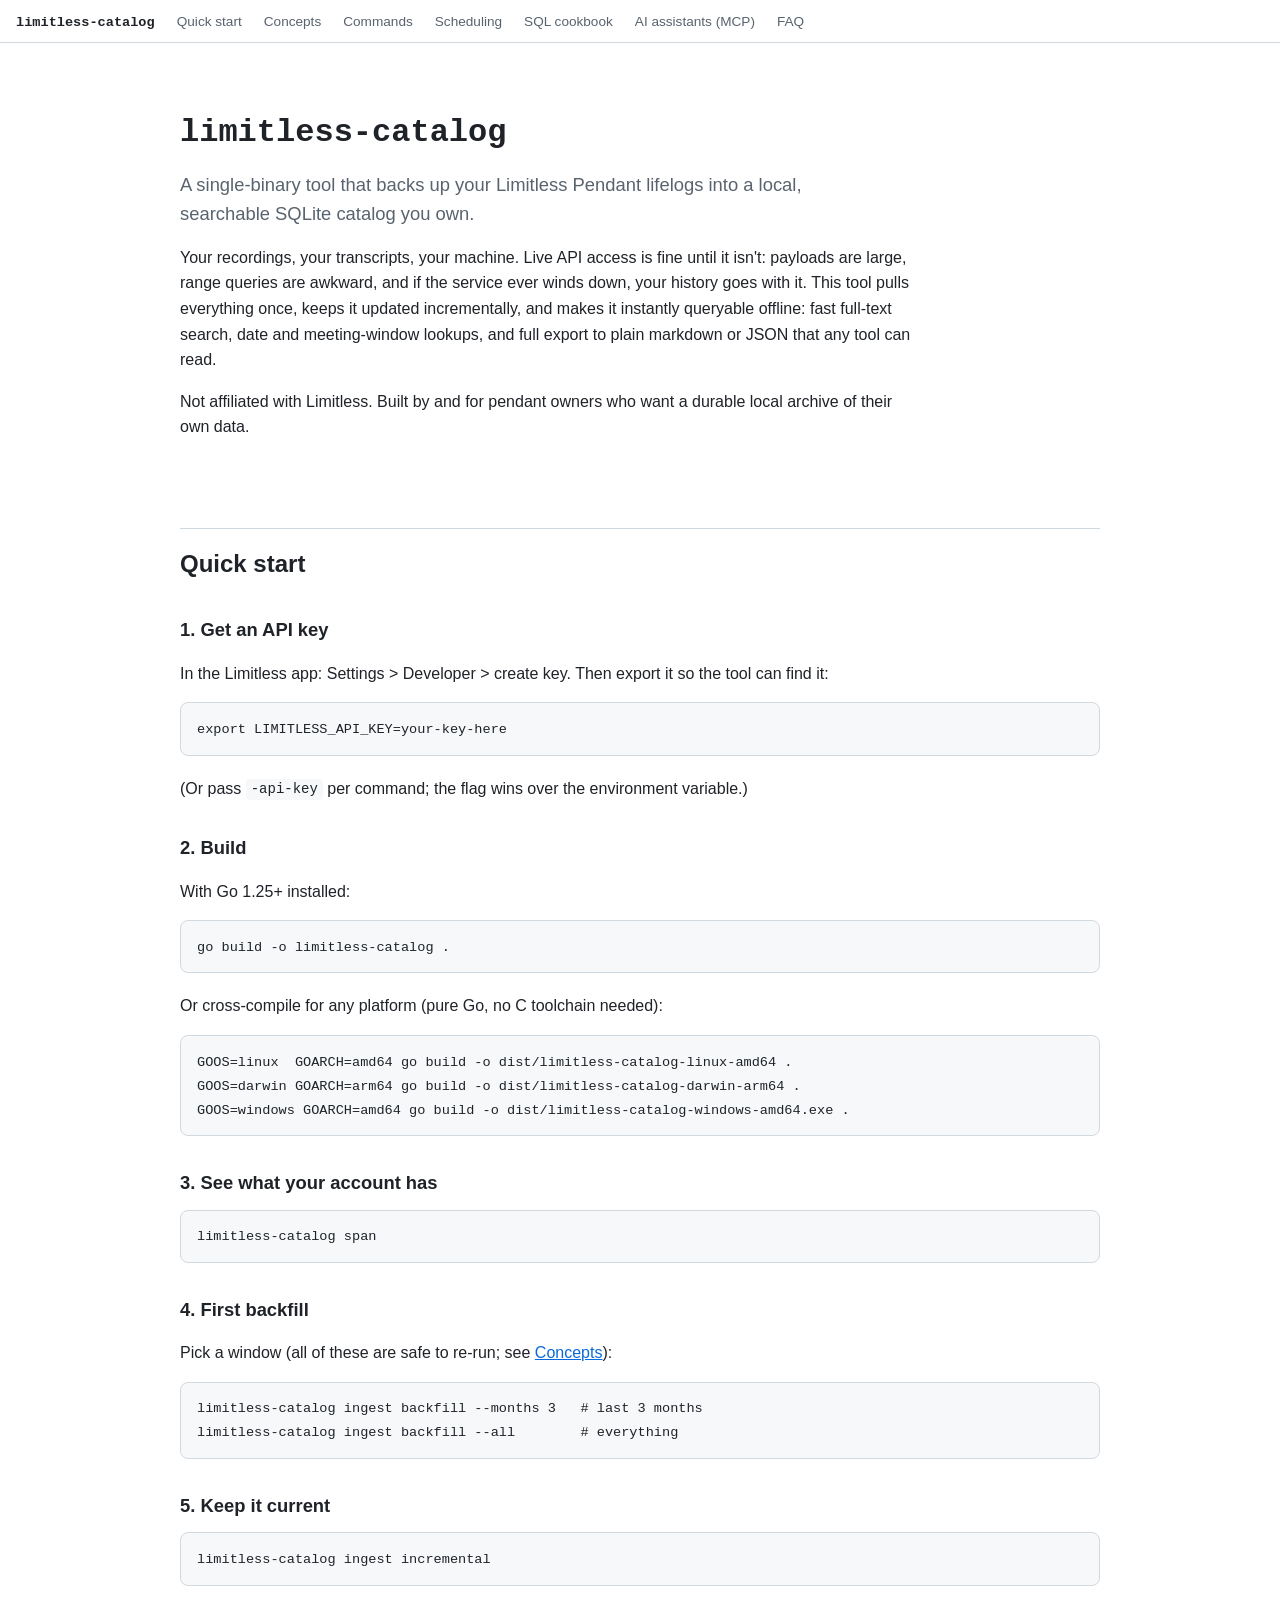
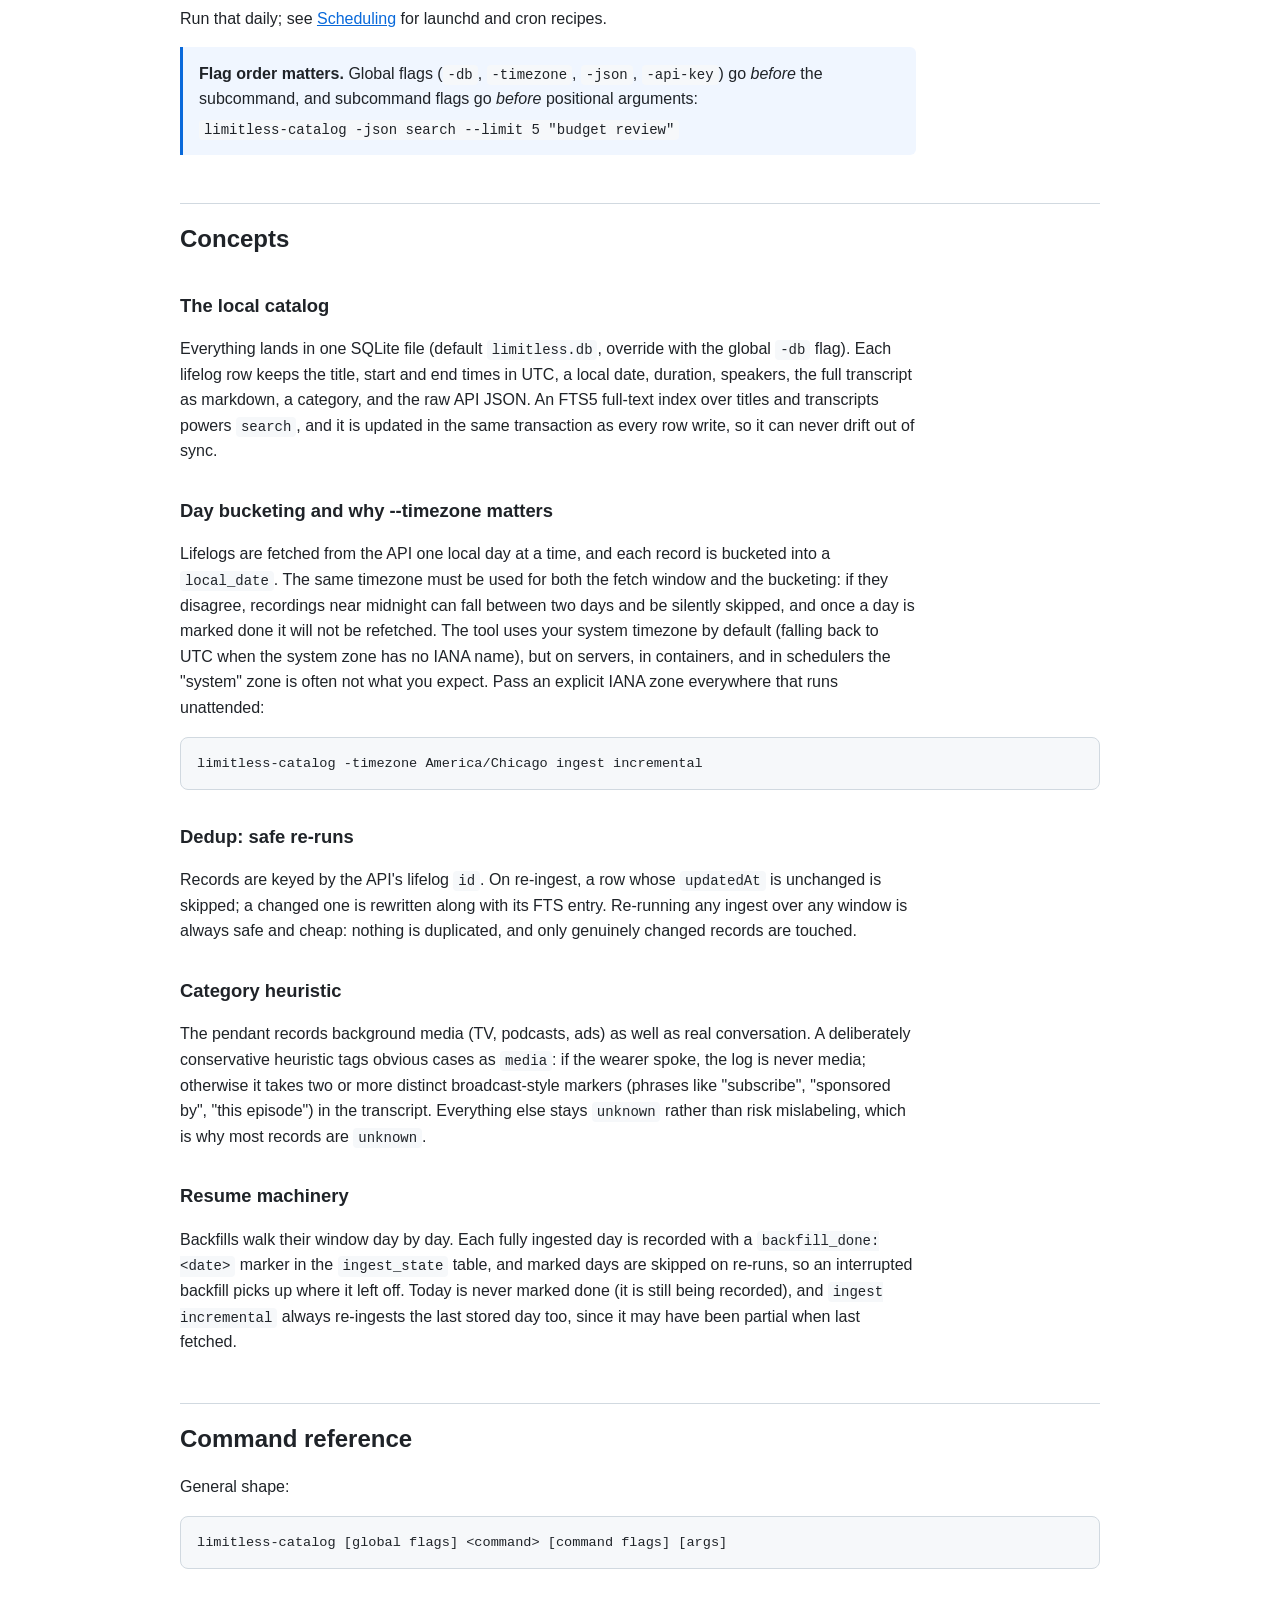
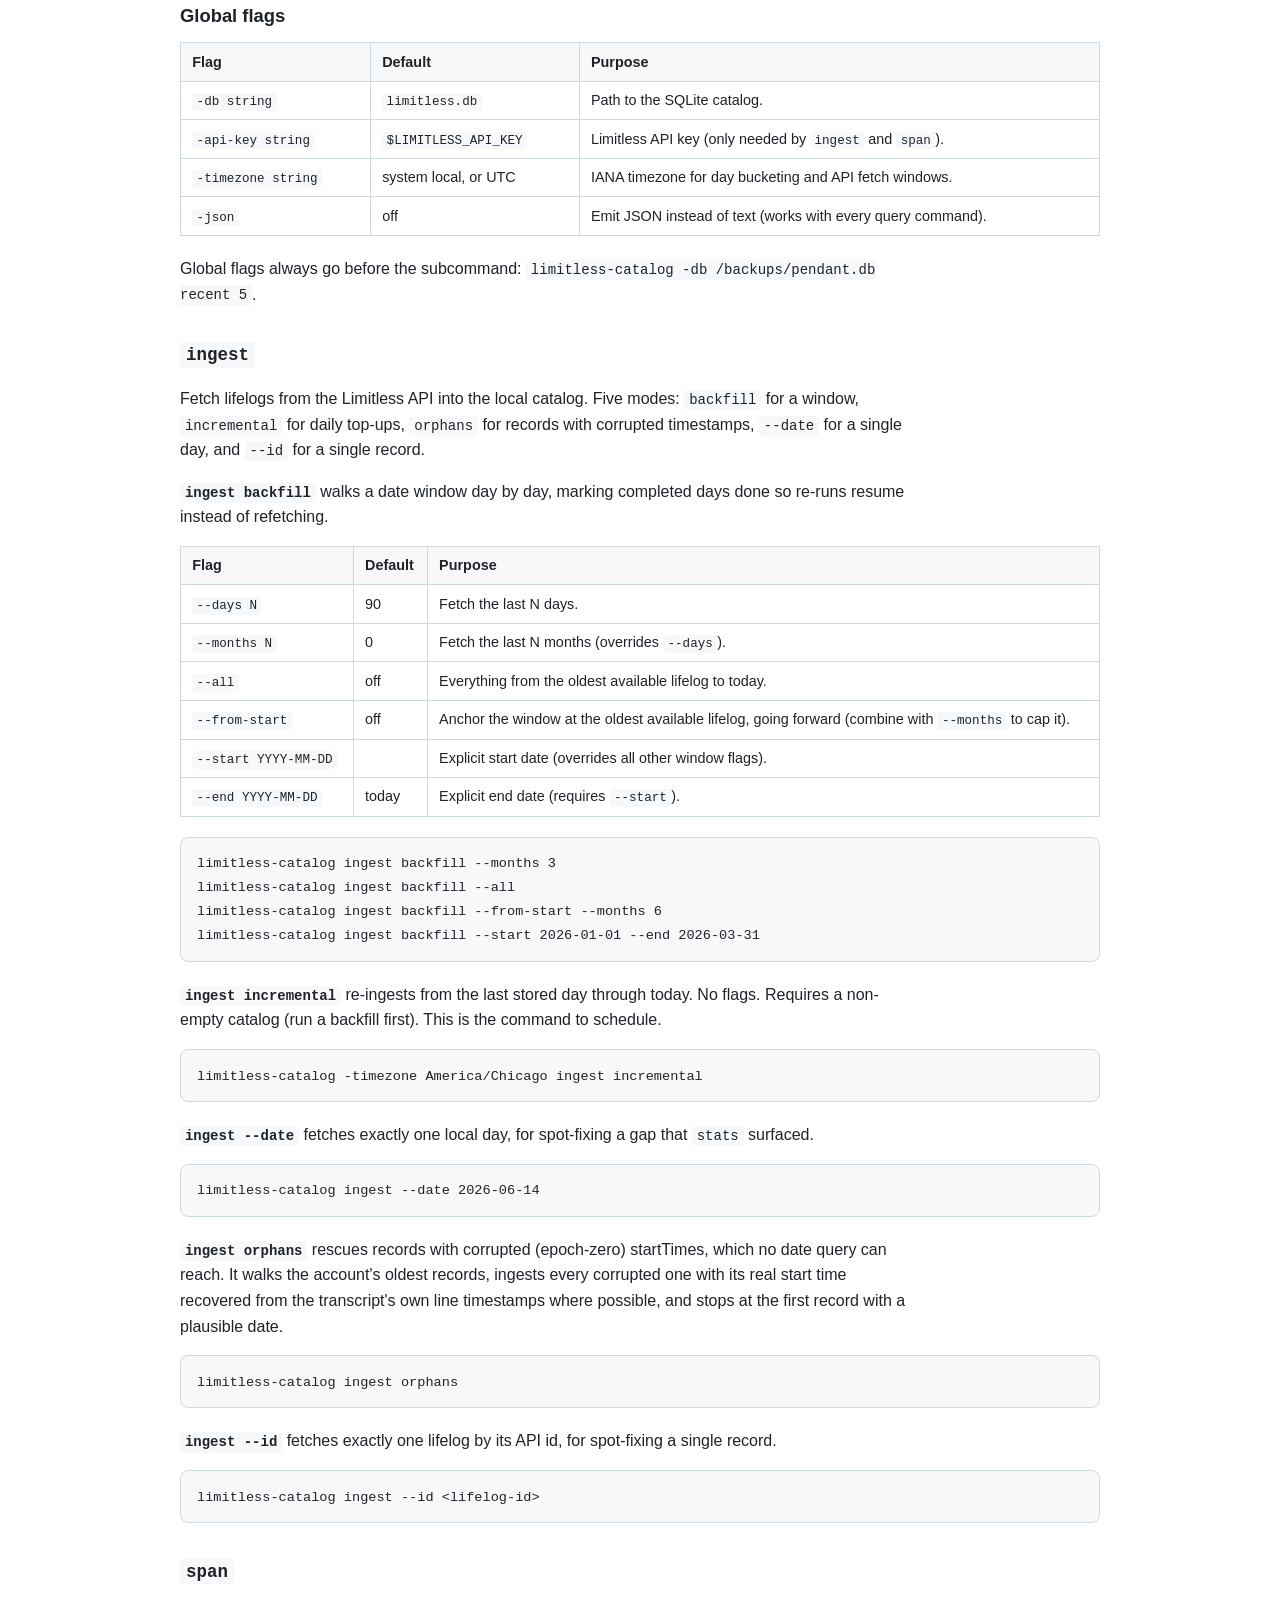
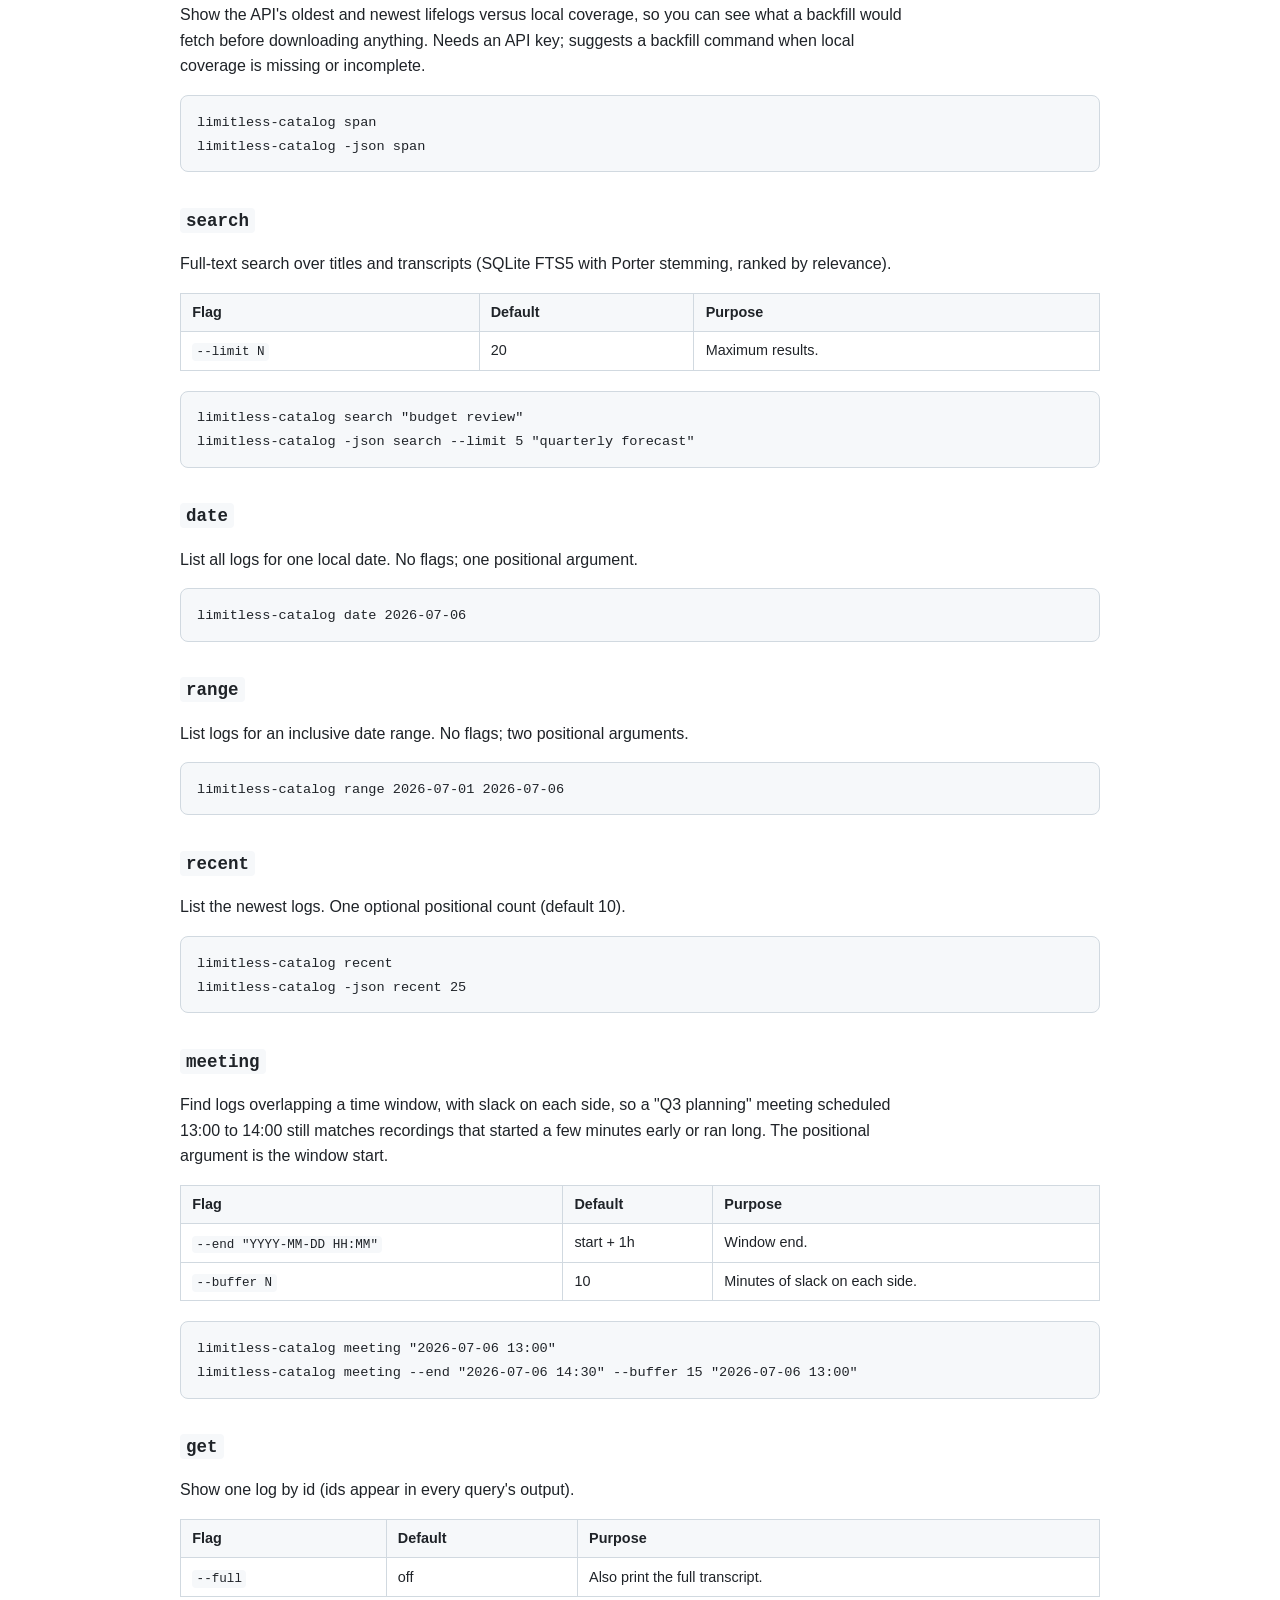
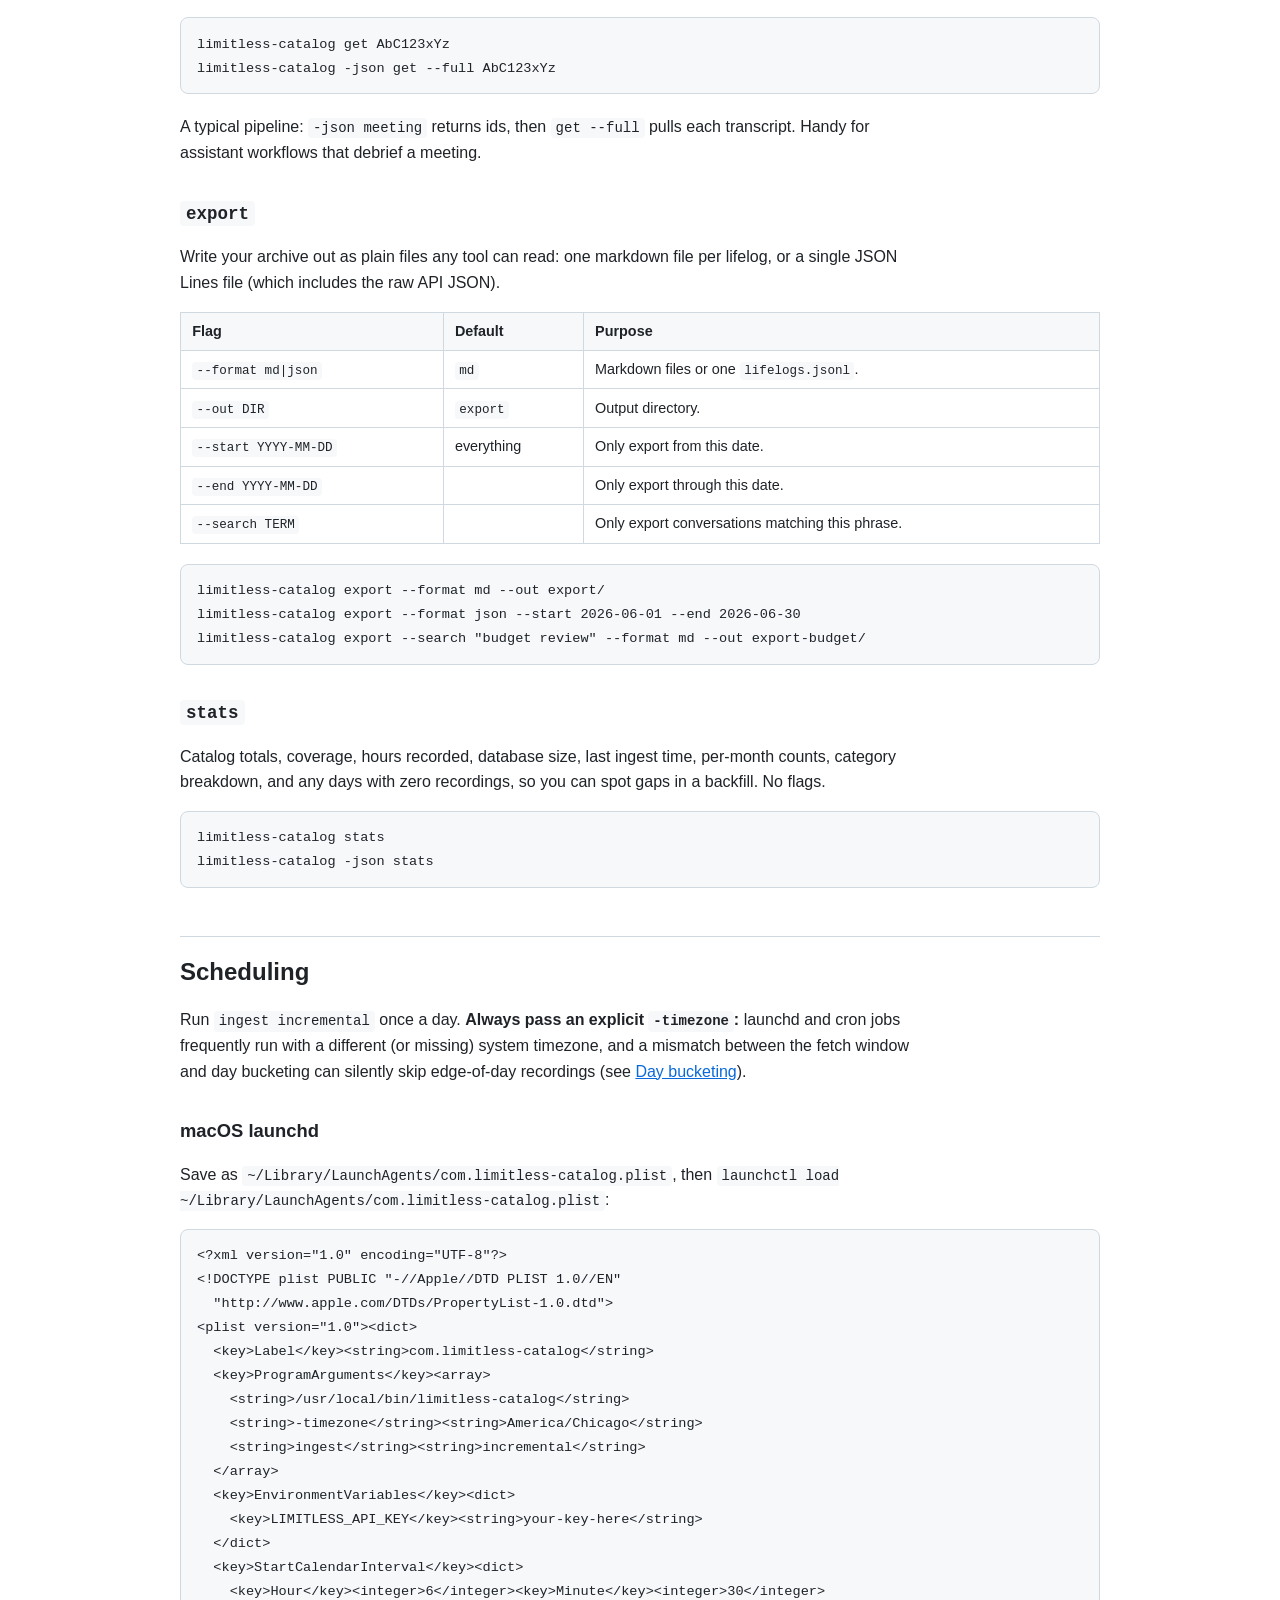
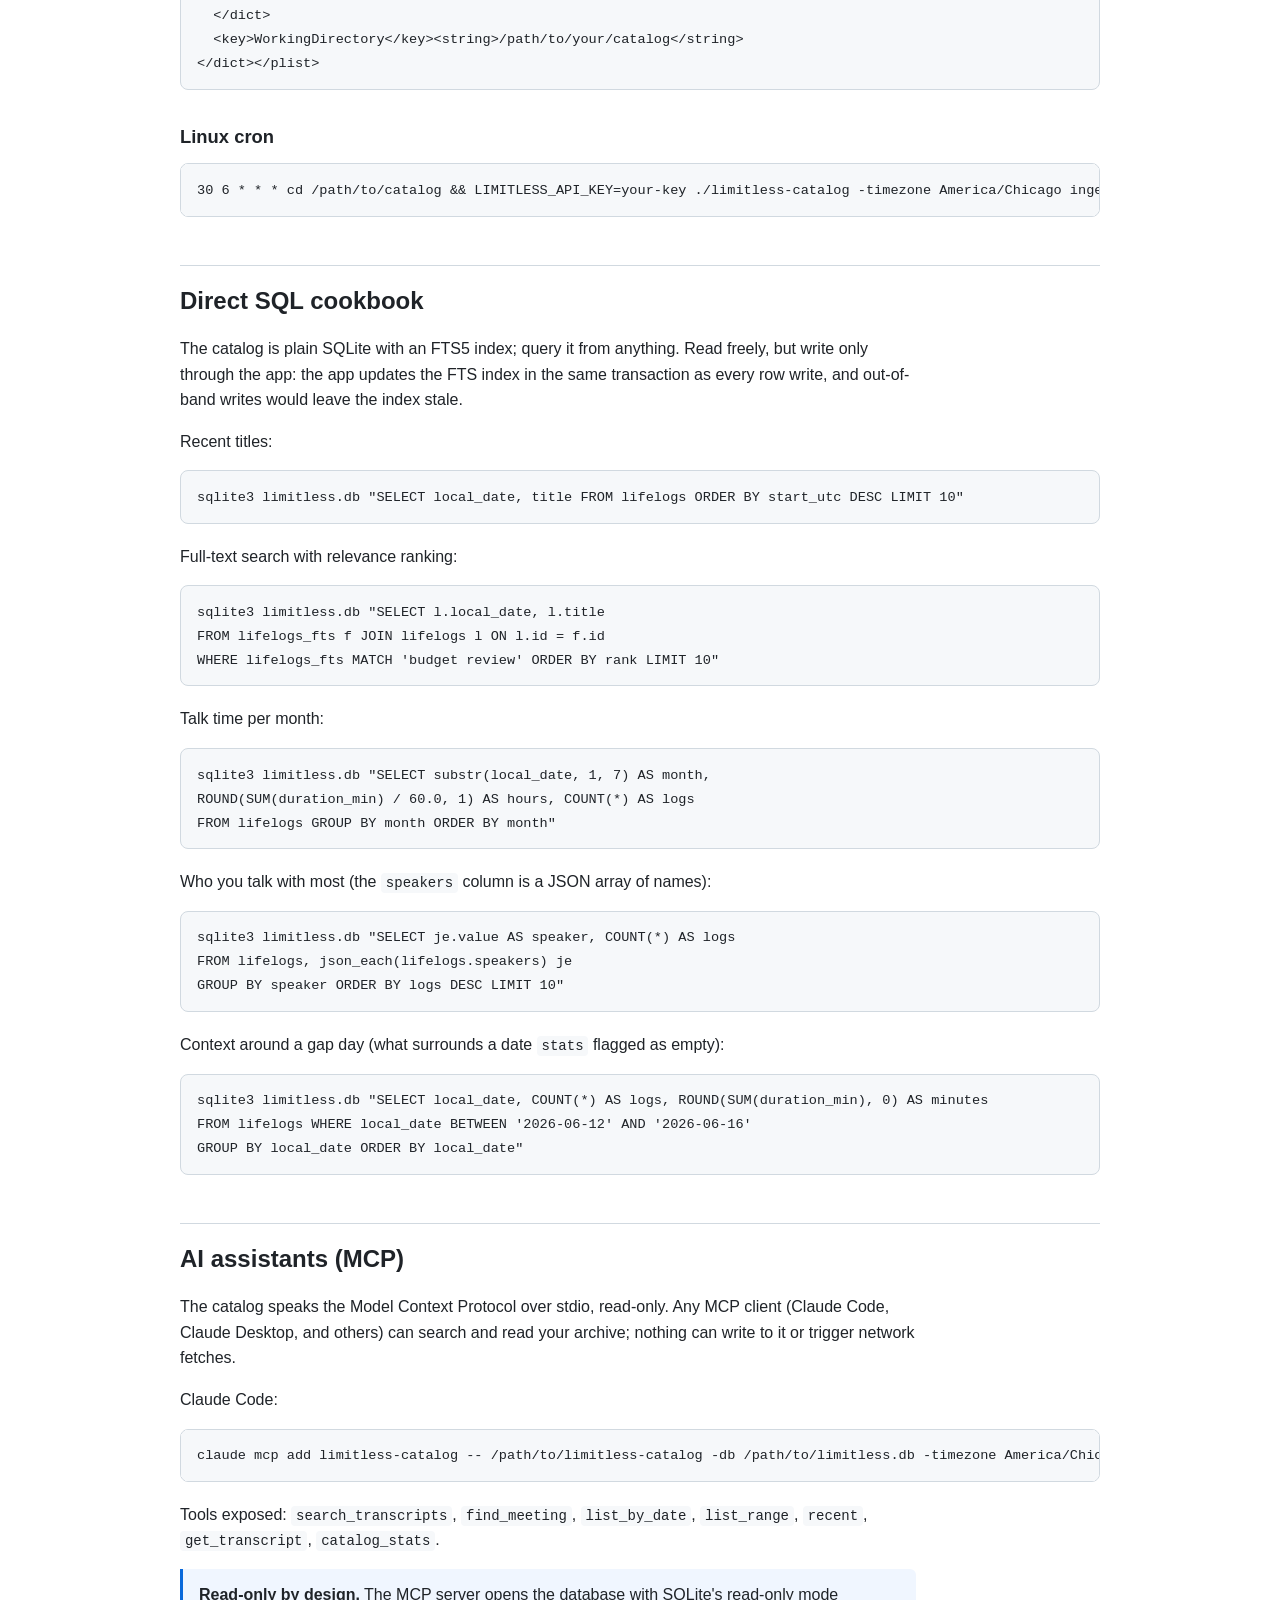
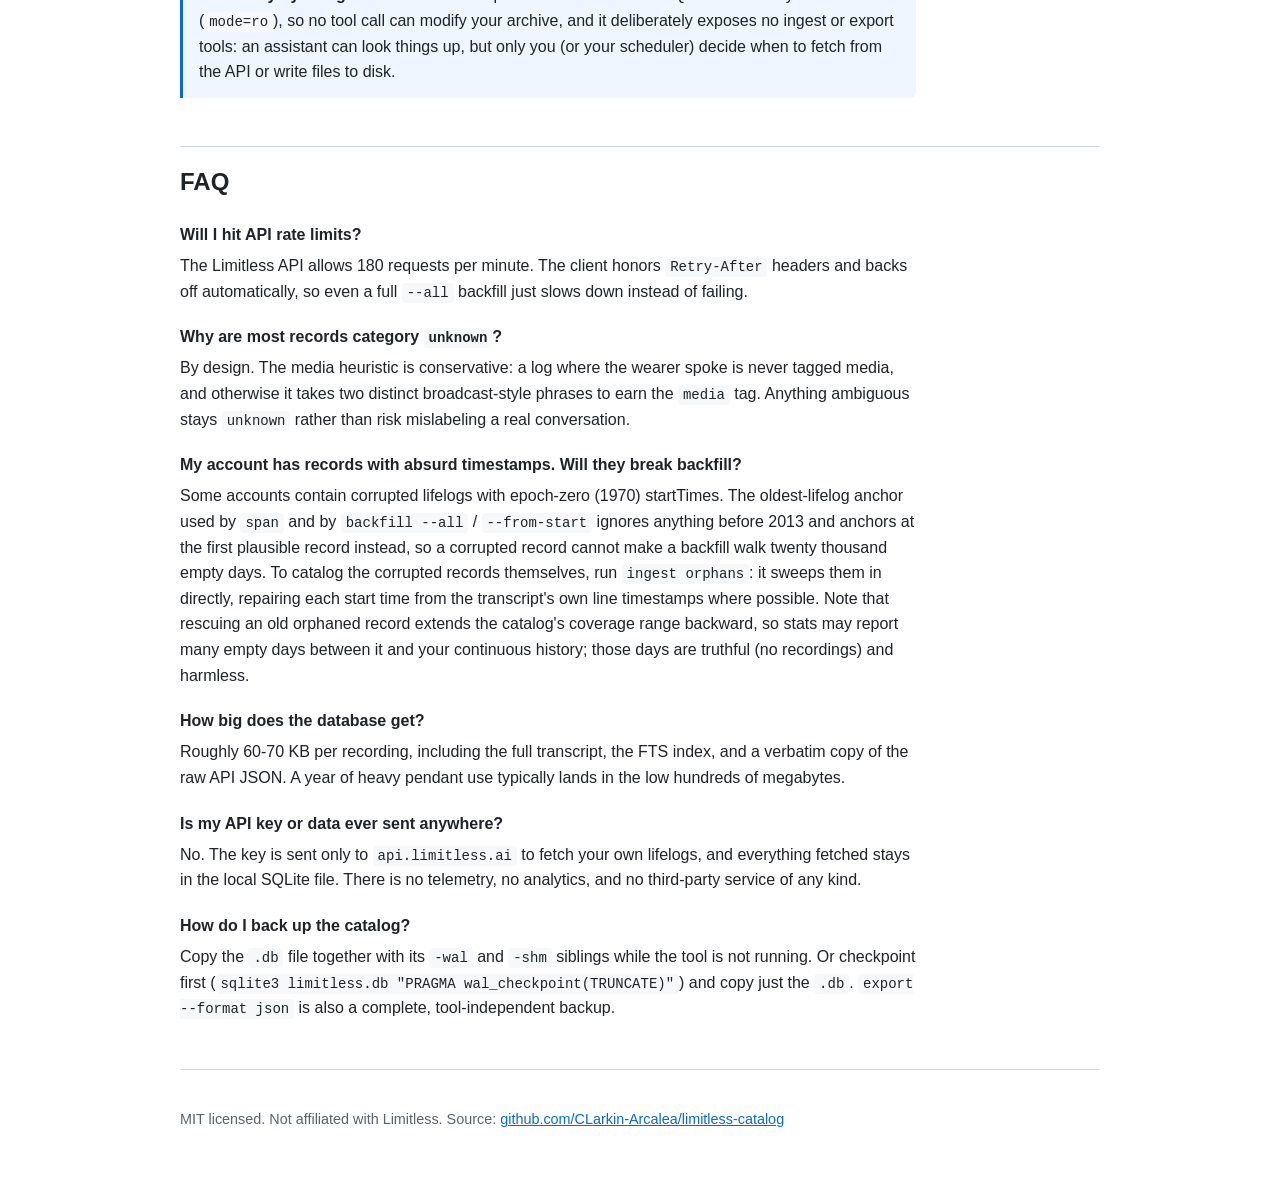
==== commit 70ff6422: "fix: pre-tag polish (MCP registration test, interval clamp, stats note) Co-Authored-By: Claude Fable" ====
--- a/docs/help.html
+++ b/docs/help.html
@@ -529,7 +529,11 @@
 corrupted record cannot make a backfill walk twenty thousand empty days.
 To catalog the corrupted records themselves, run
 <code>ingest orphans</code>: it sweeps them in directly, repairing each
-start time from the transcript's own line timestamps where possible.</dd>
+start time from the transcript's own line timestamps where possible.
+Note that rescuing an old orphaned record extends the catalog's coverage
+range backward, so stats may report many empty days between it and your
+continuous history; those days are truthful (no recordings) and
+harmless.</dd>
 
 <dt>How big does the database get?</dt>
 <dd>Roughly 60-70 KB per recording, including the full transcript, the FTS
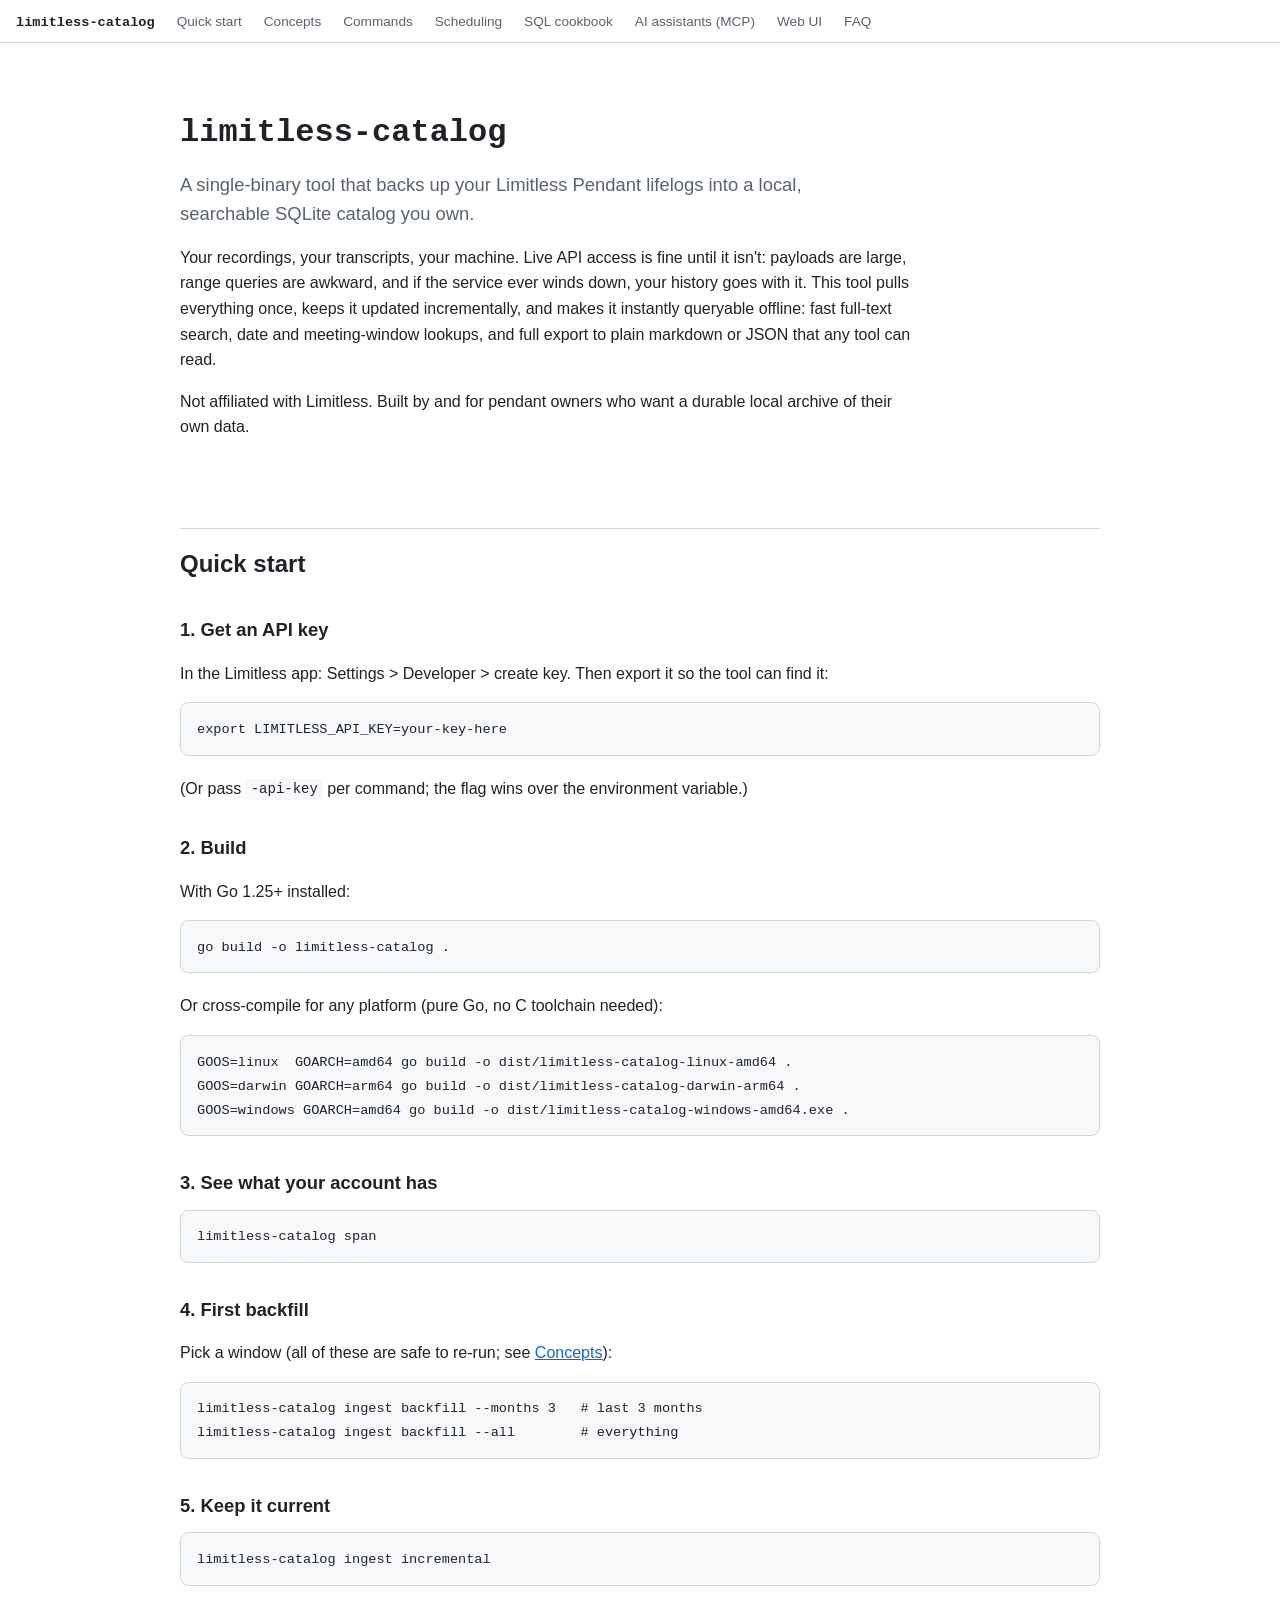
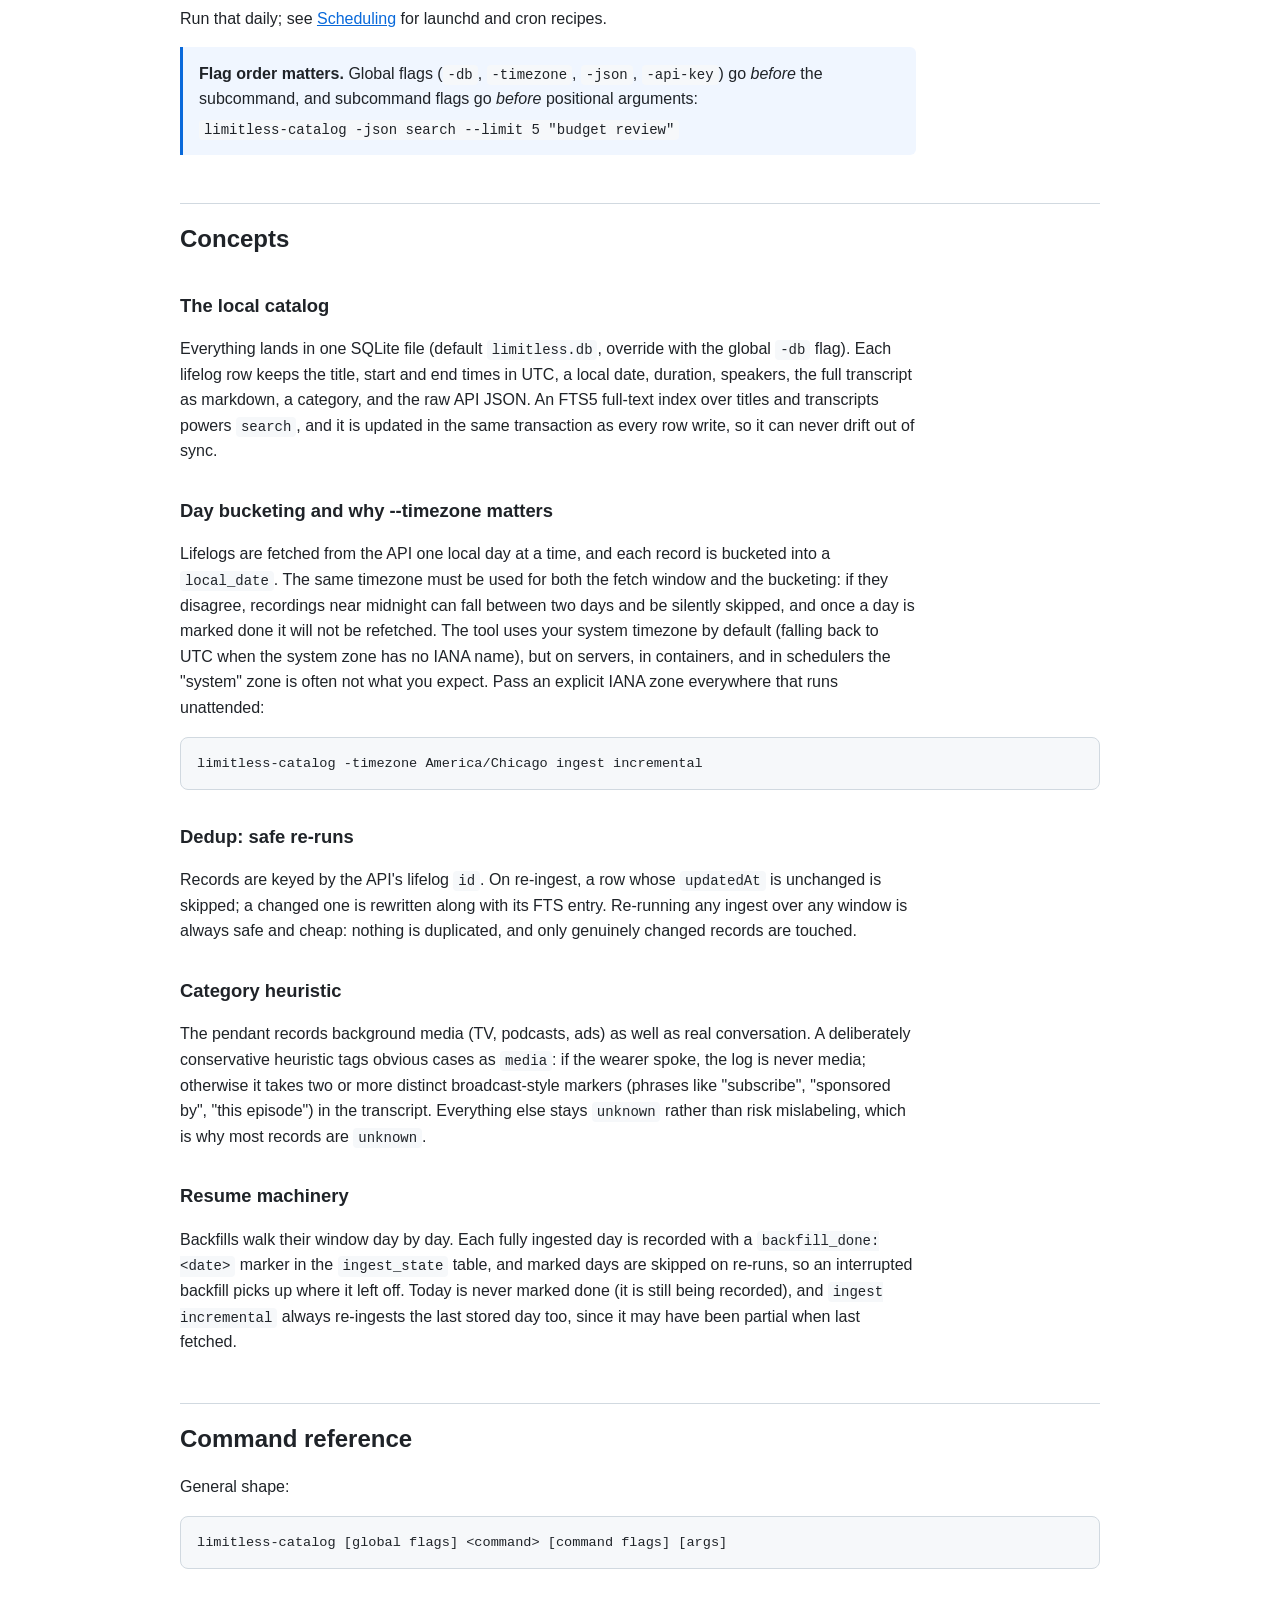
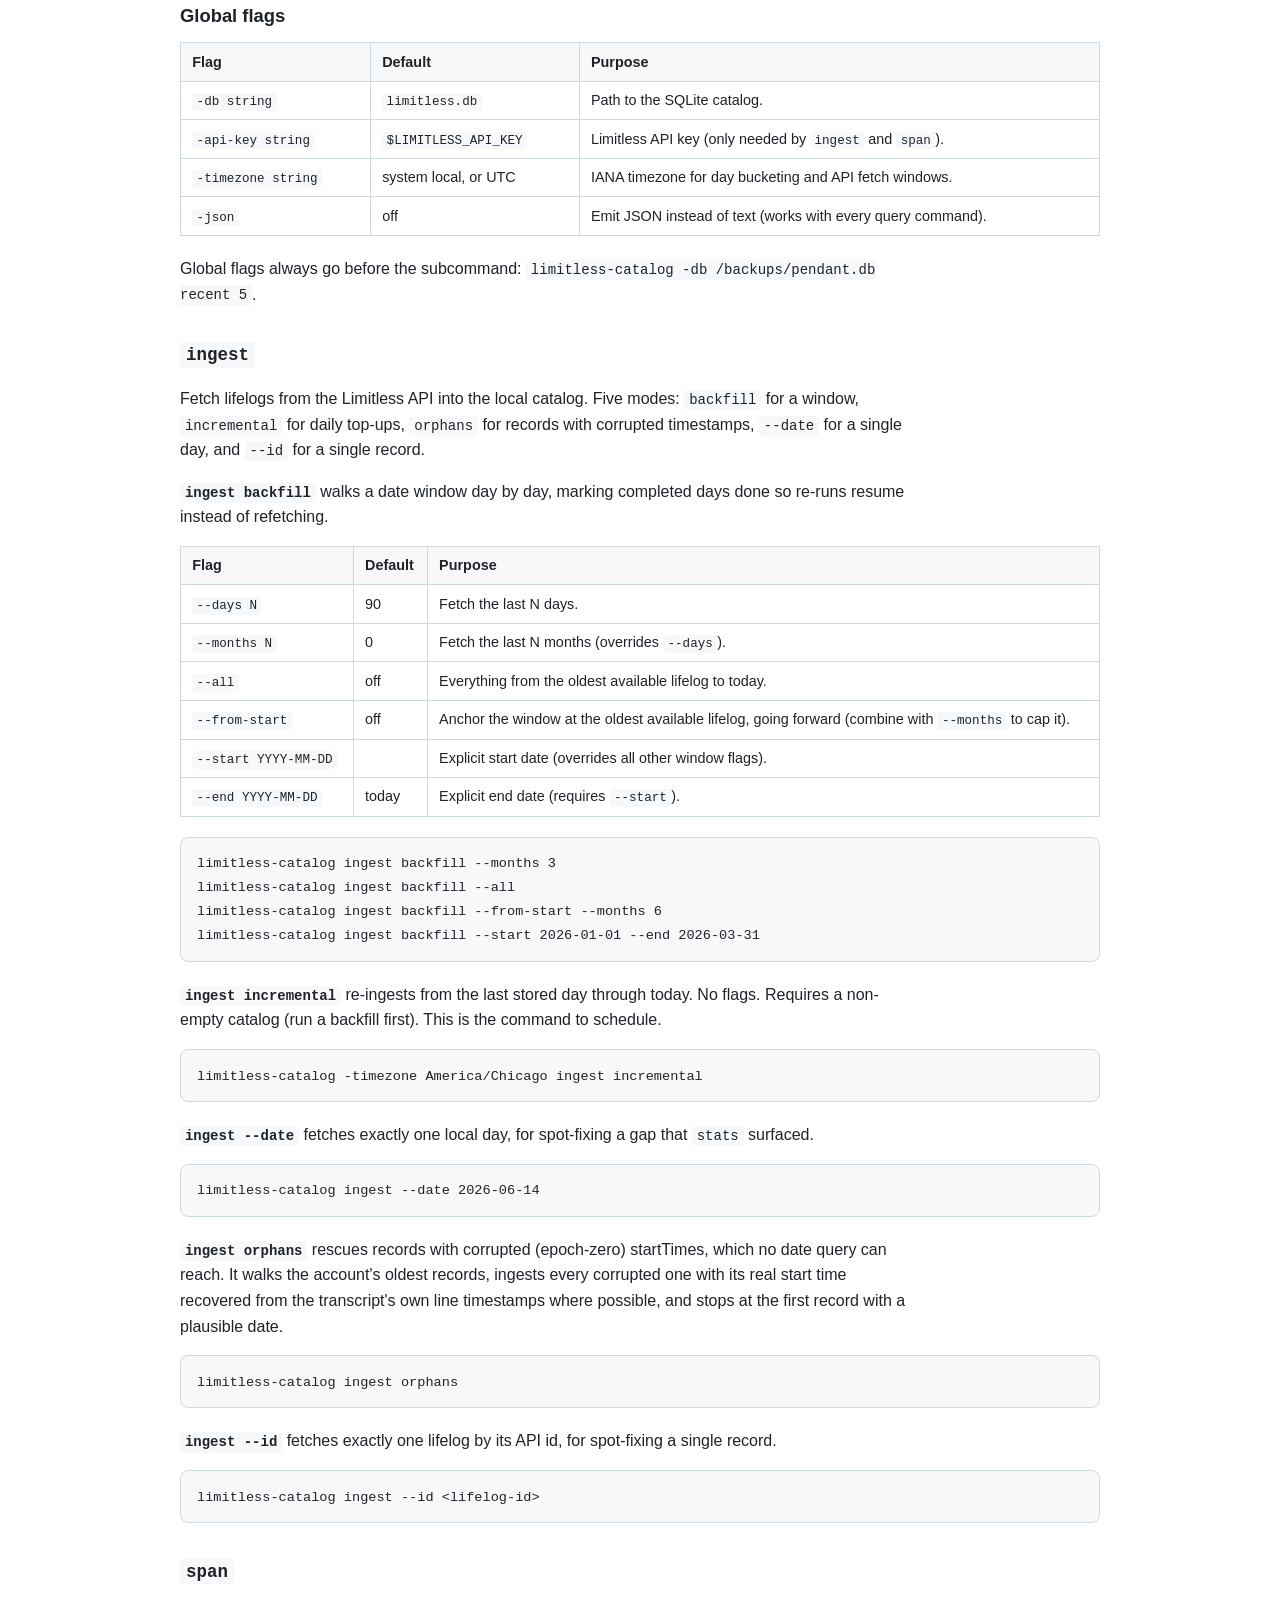
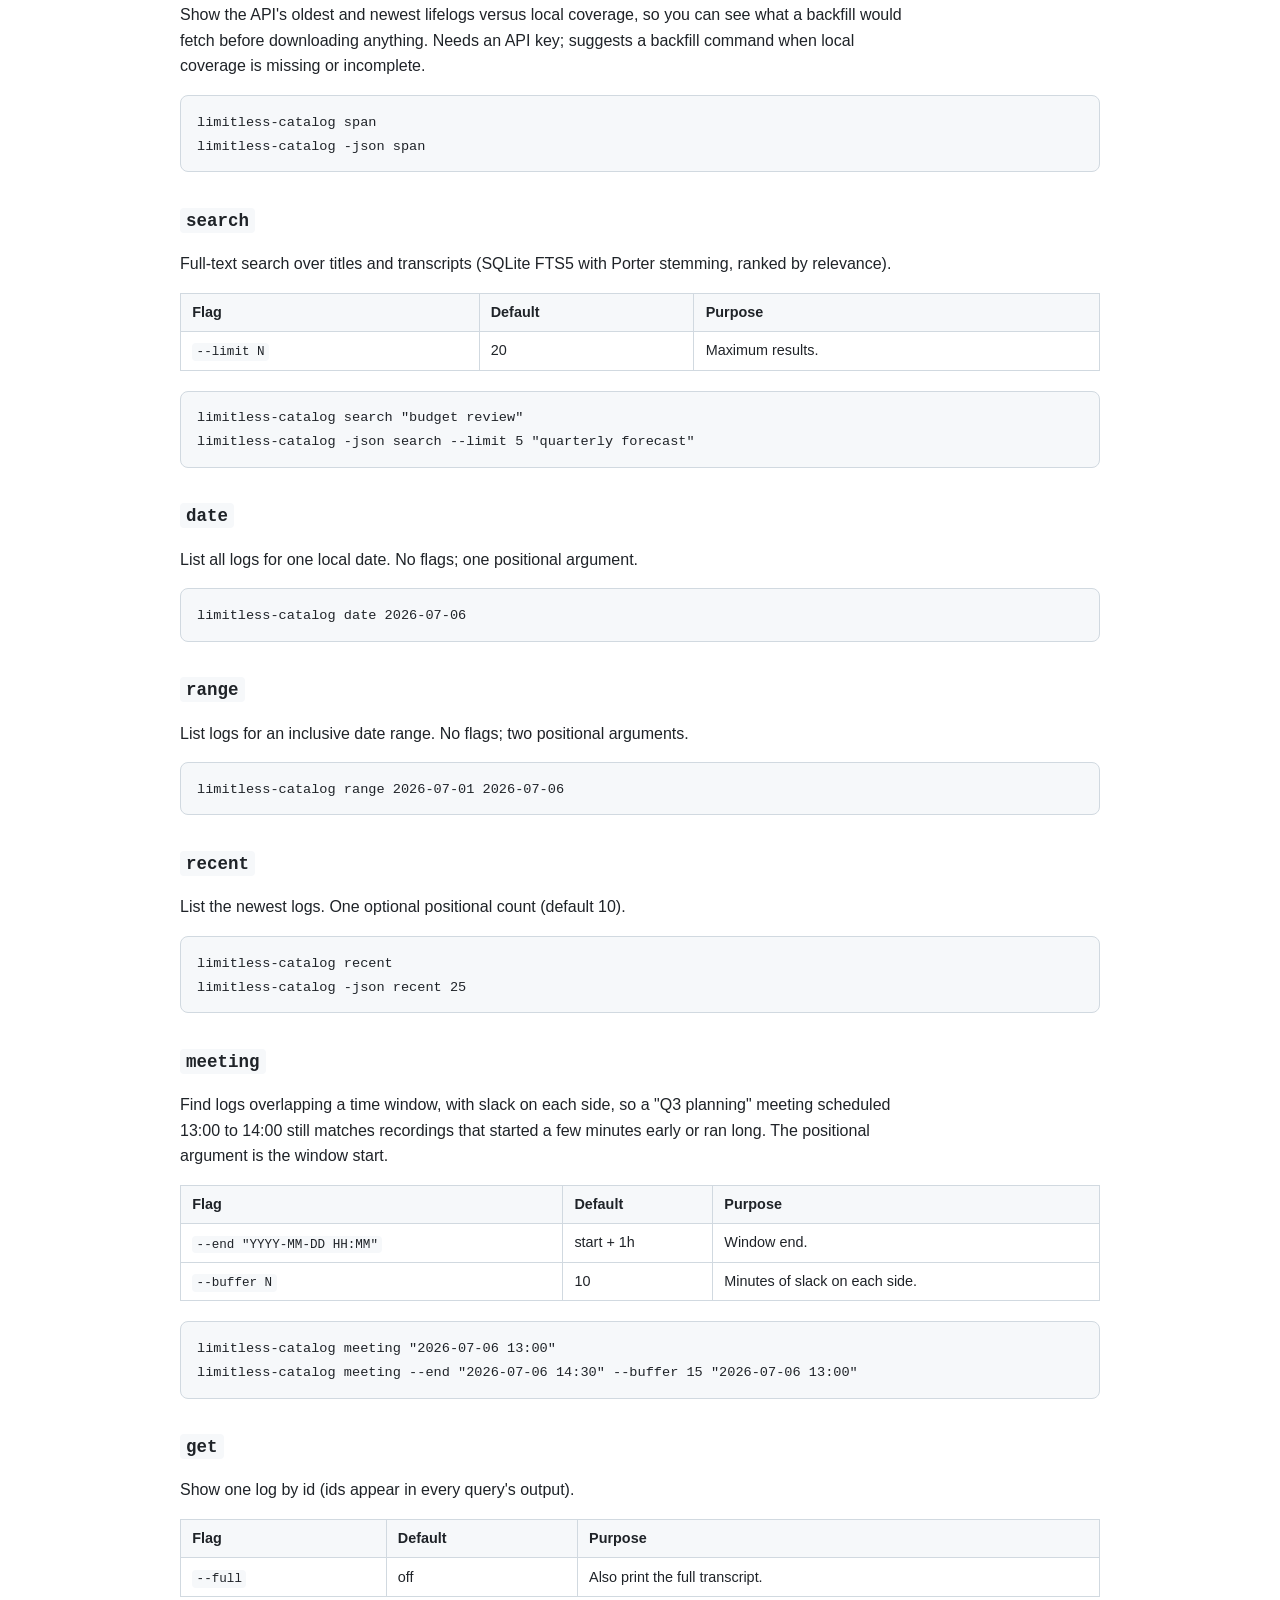
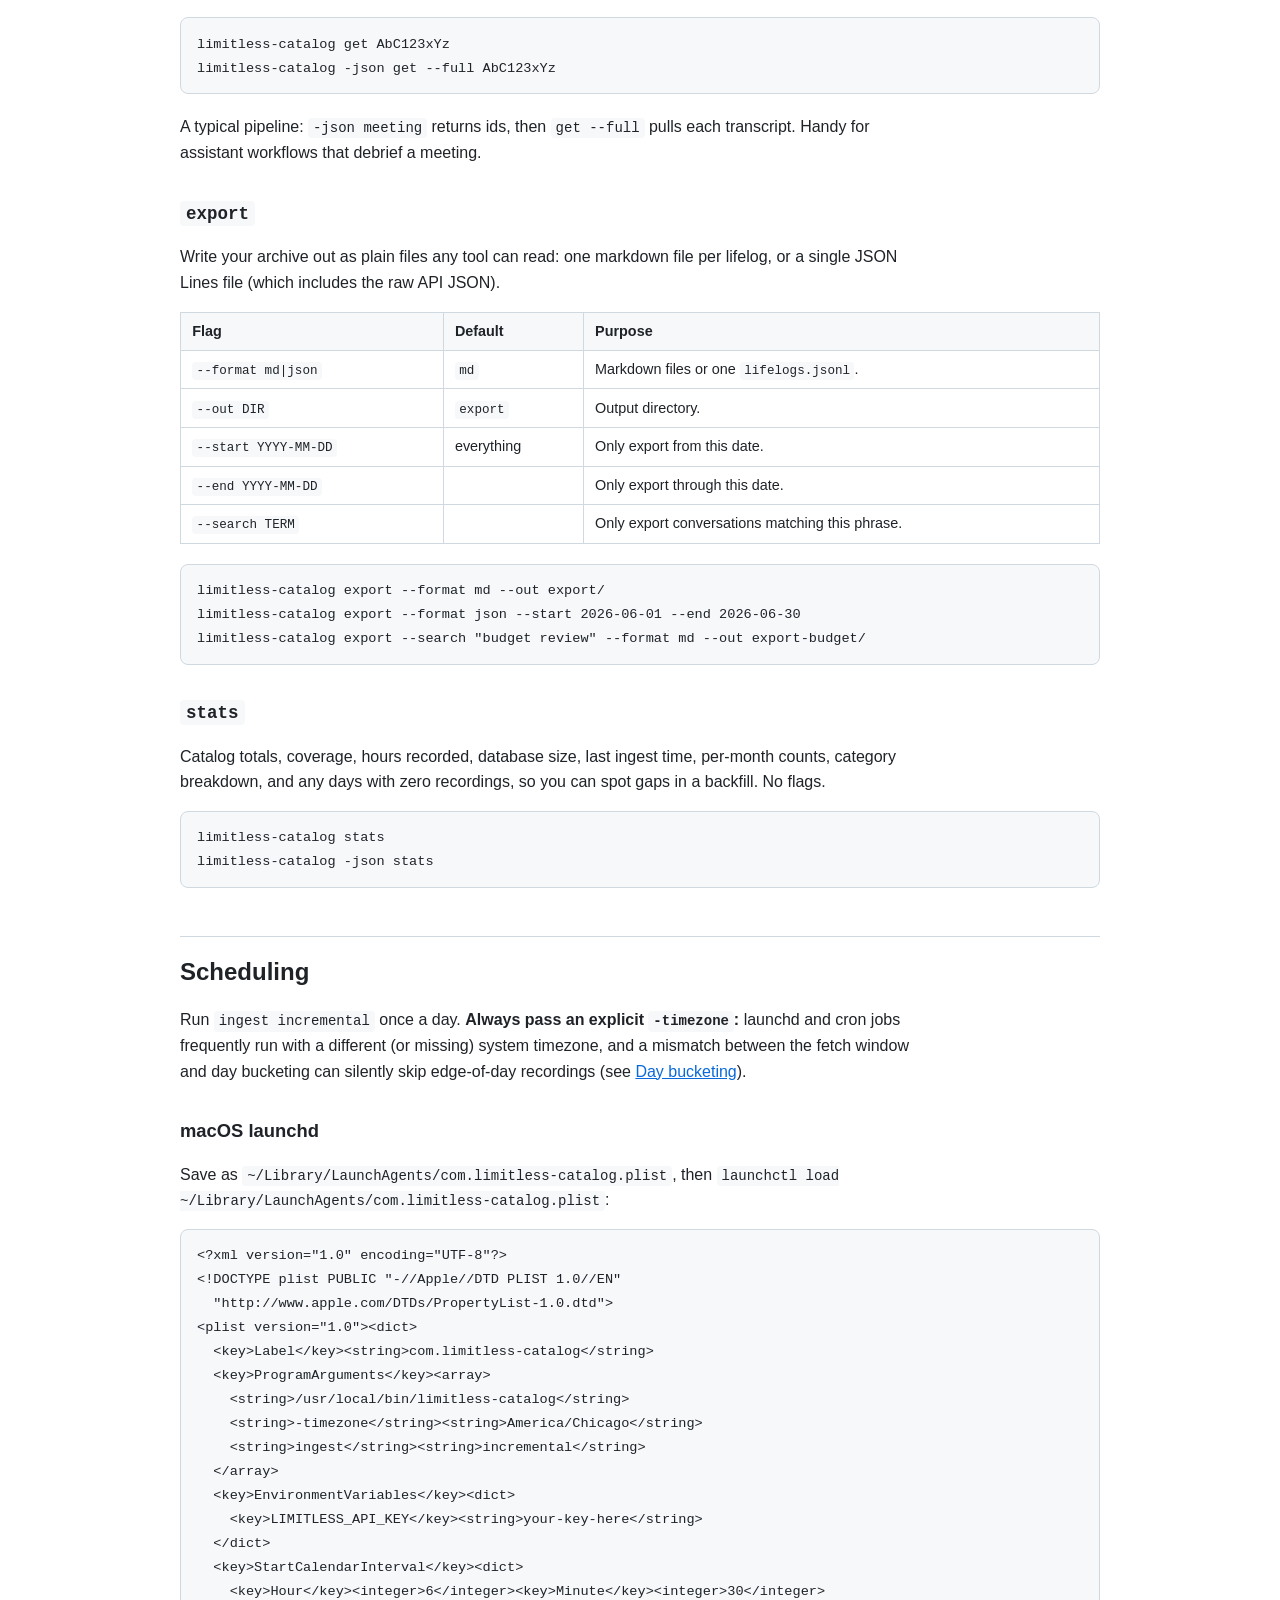
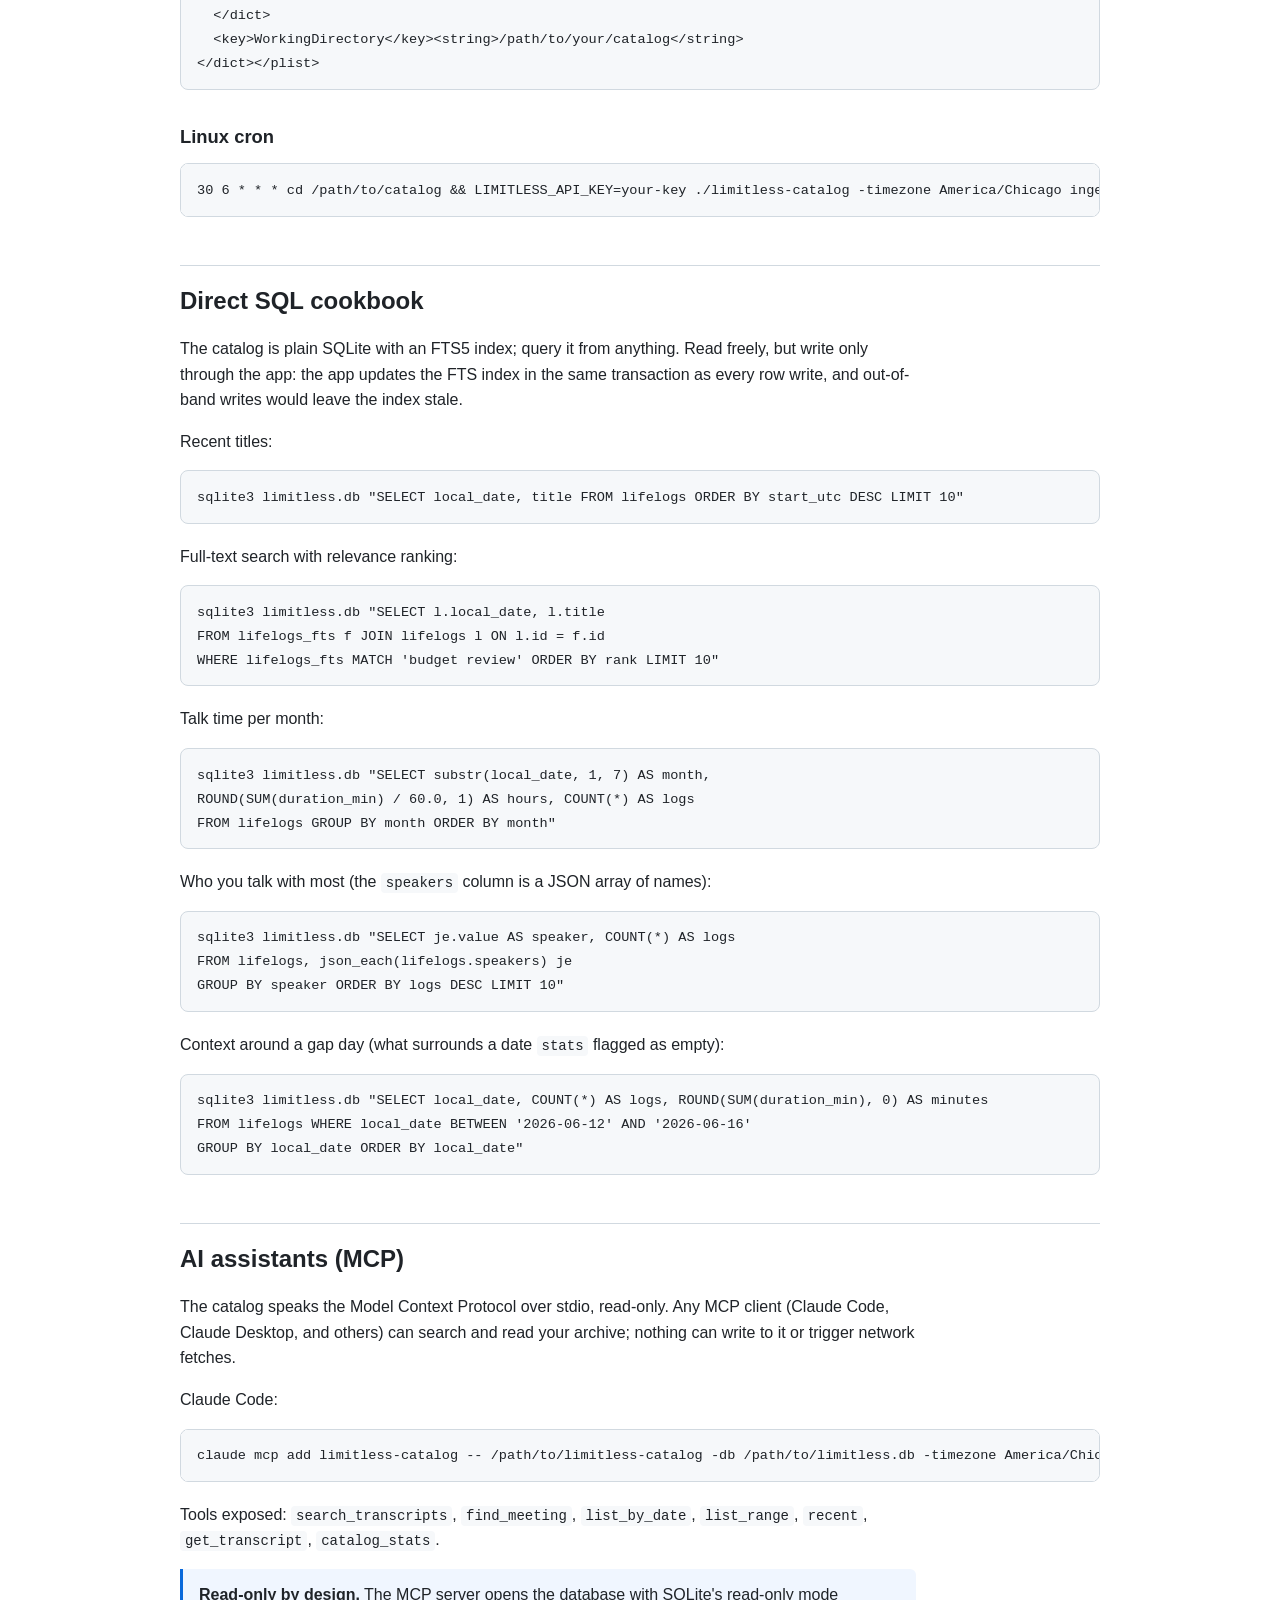
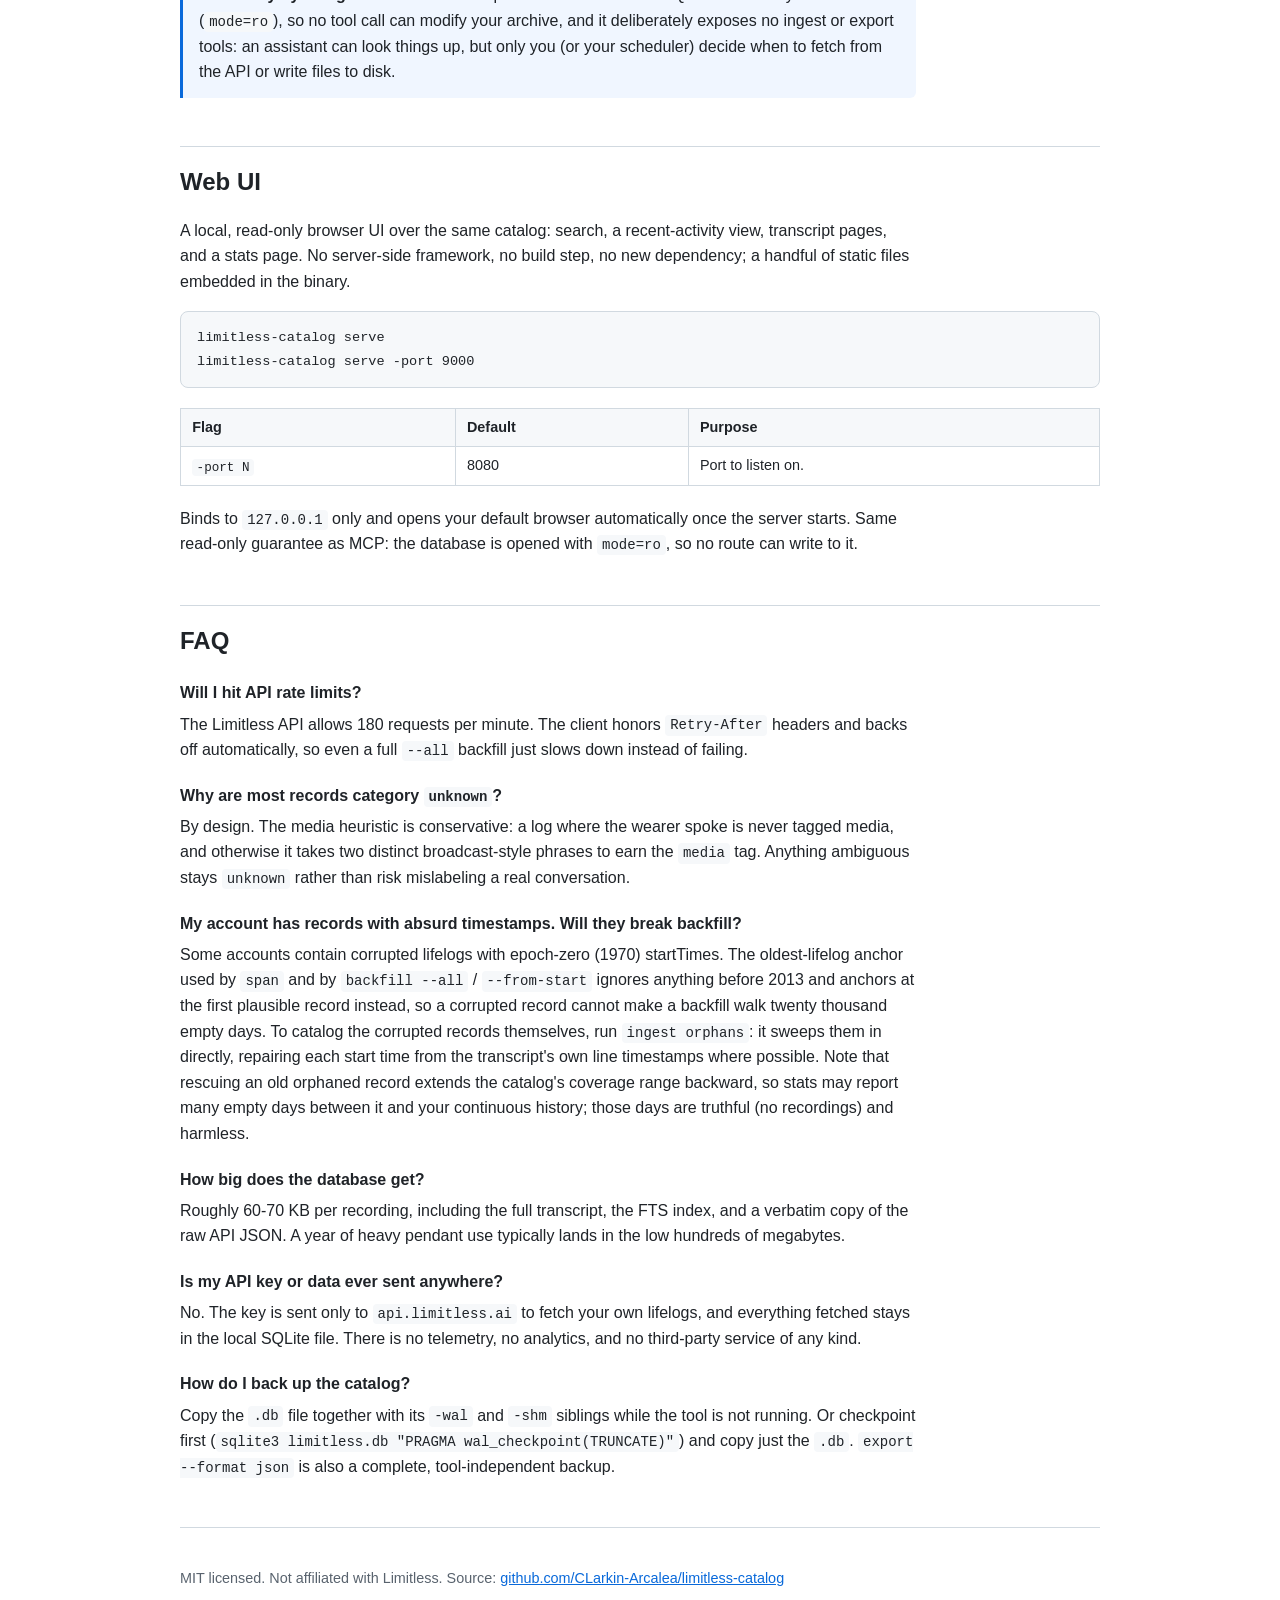
==== commit 39393011: "docs: document the serve command (README, help.html)" ====
--- a/docs/help.html
+++ b/docs/help.html
@@ -151,6 +151,7 @@
   <a href="#scheduling">Scheduling</a>
   <a href="#sql">SQL cookbook</a>
   <a href="#mcp">AI assistants (MCP)</a>
+  <a href="#serve">Web UI</a>
   <a href="#faq">FAQ</a>
 </nav>
 
@@ -505,6 +506,29 @@
 </div>
 </section>
 
+<section id="serve">
+<h2>Web UI</h2>
+
+<p>A local, read-only browser UI over the same catalog: search, a
+recent-activity view, transcript pages, and a stats page. No server-side
+framework, no build step, no new dependency; a handful of static files
+embedded in the binary.</p>
+
+<pre><code>limitless-catalog serve
+limitless-catalog serve -port 9000</code></pre>
+
+<div class="tablewrap">
+<table>
+<tr><th>Flag</th><th>Default</th><th>Purpose</th></tr>
+<tr><td><code>-port N</code></td><td>8080</td><td>Port to listen on.</td></tr>
+</table>
+</div>
+
+<p>Binds to <code>127.0.0.1</code> only and opens your default browser
+automatically once the server starts. Same read-only guarantee as MCP: the
+database is opened with <code>mode=ro</code>, so no route can write to it.</p>
+</section>
+
 <section id="faq">
 <h2>FAQ</h2>
 <dl>
